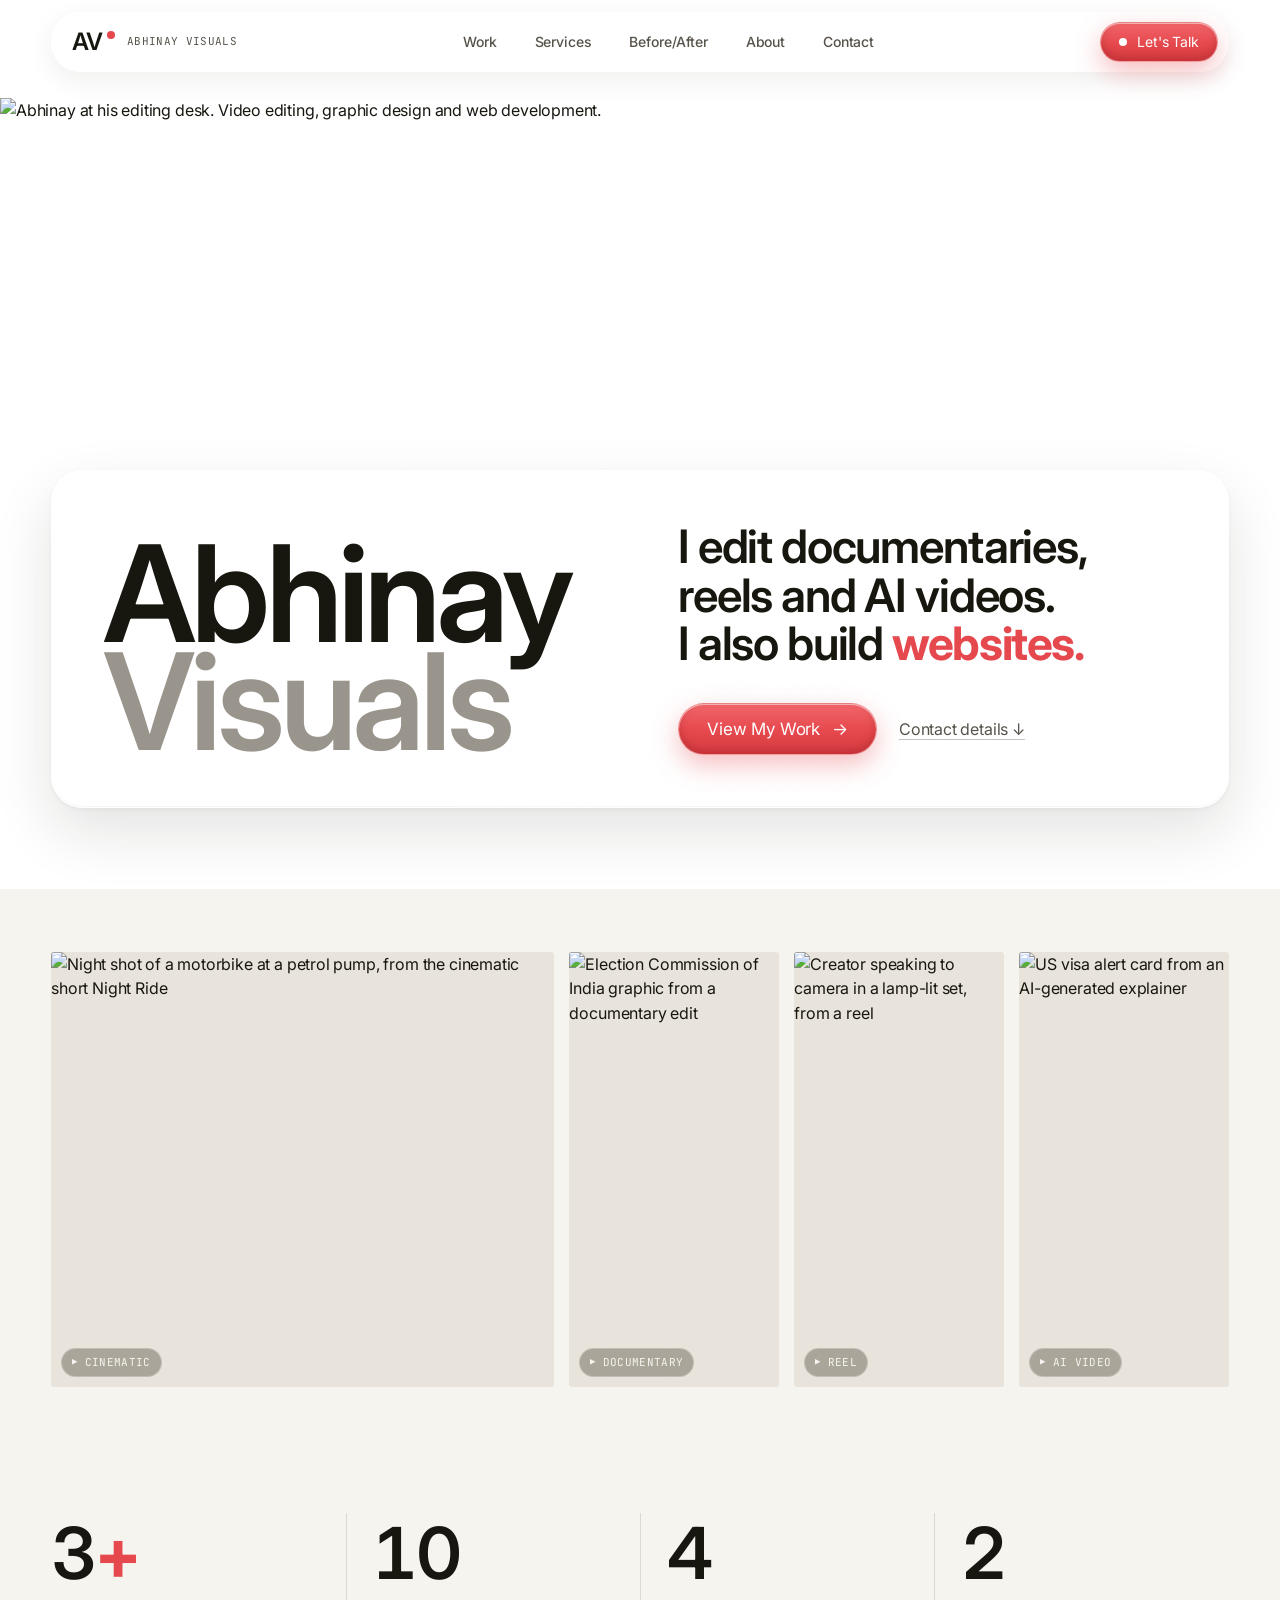
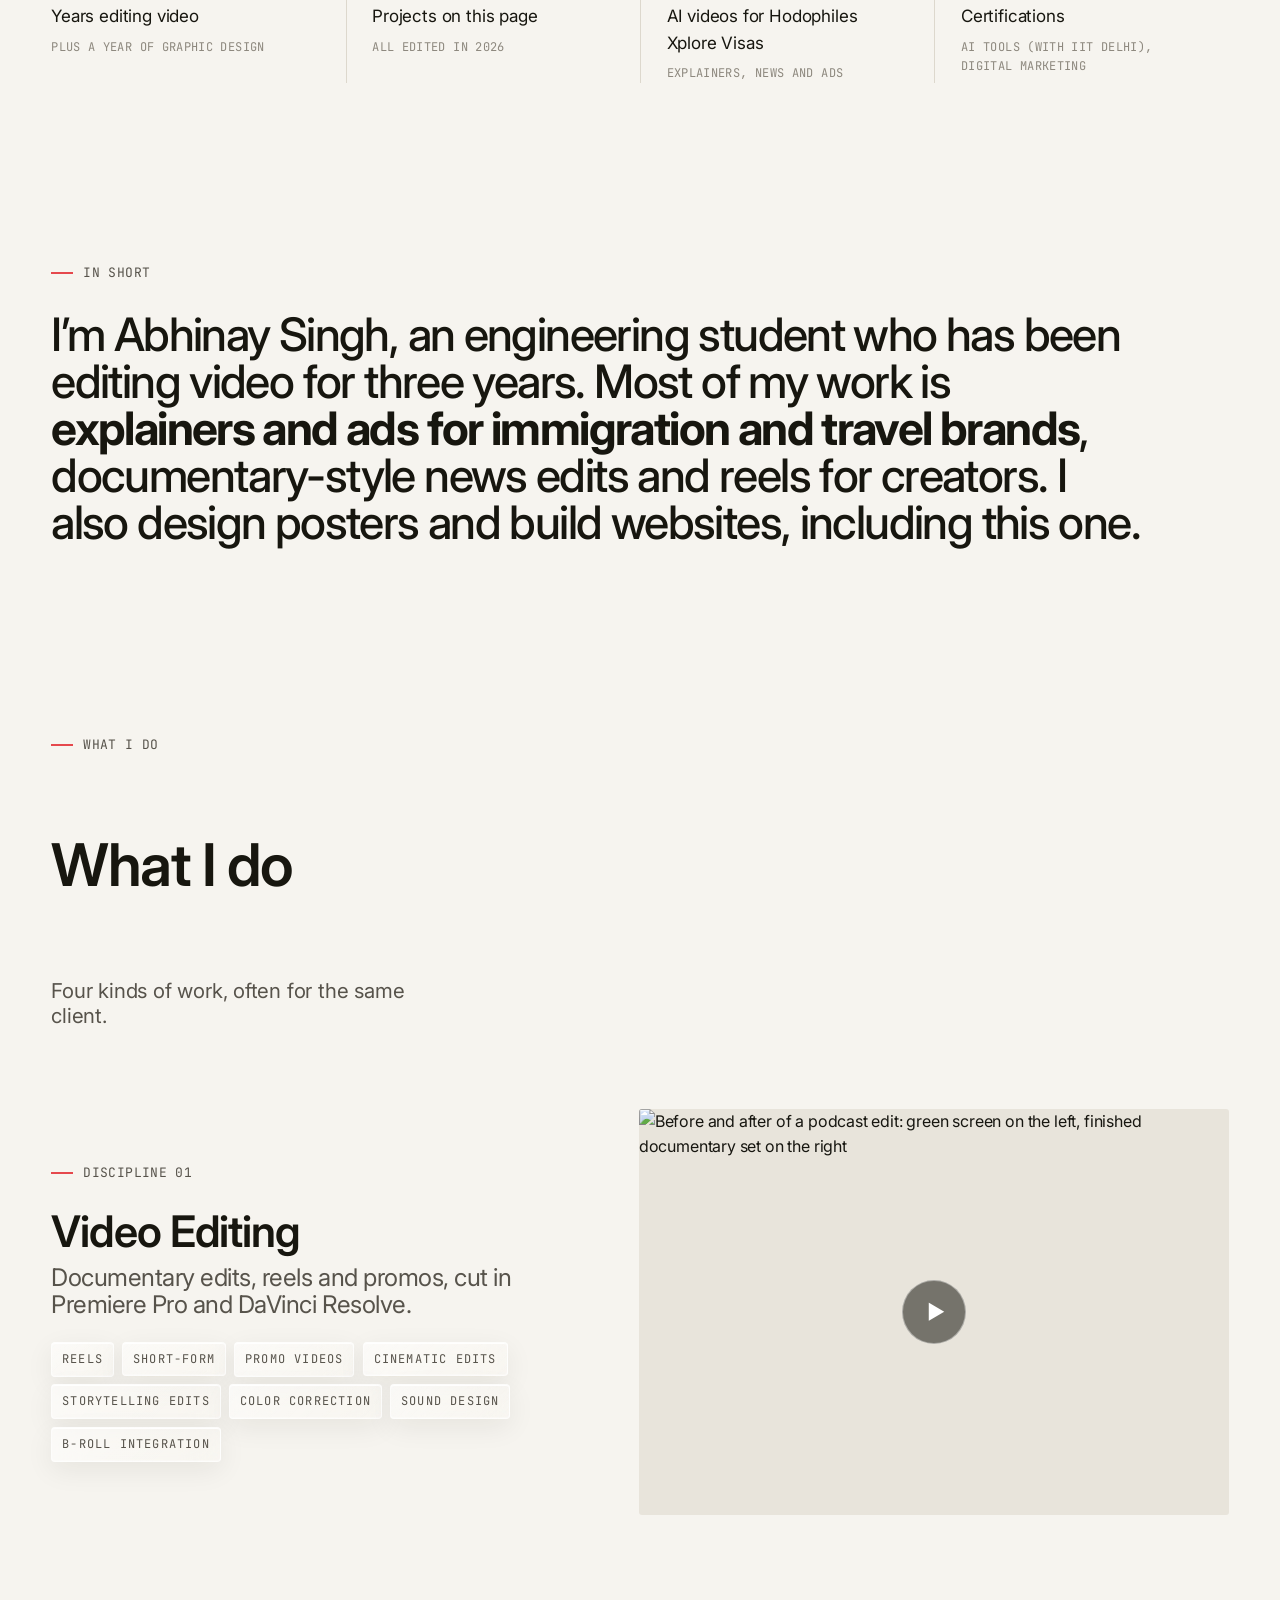
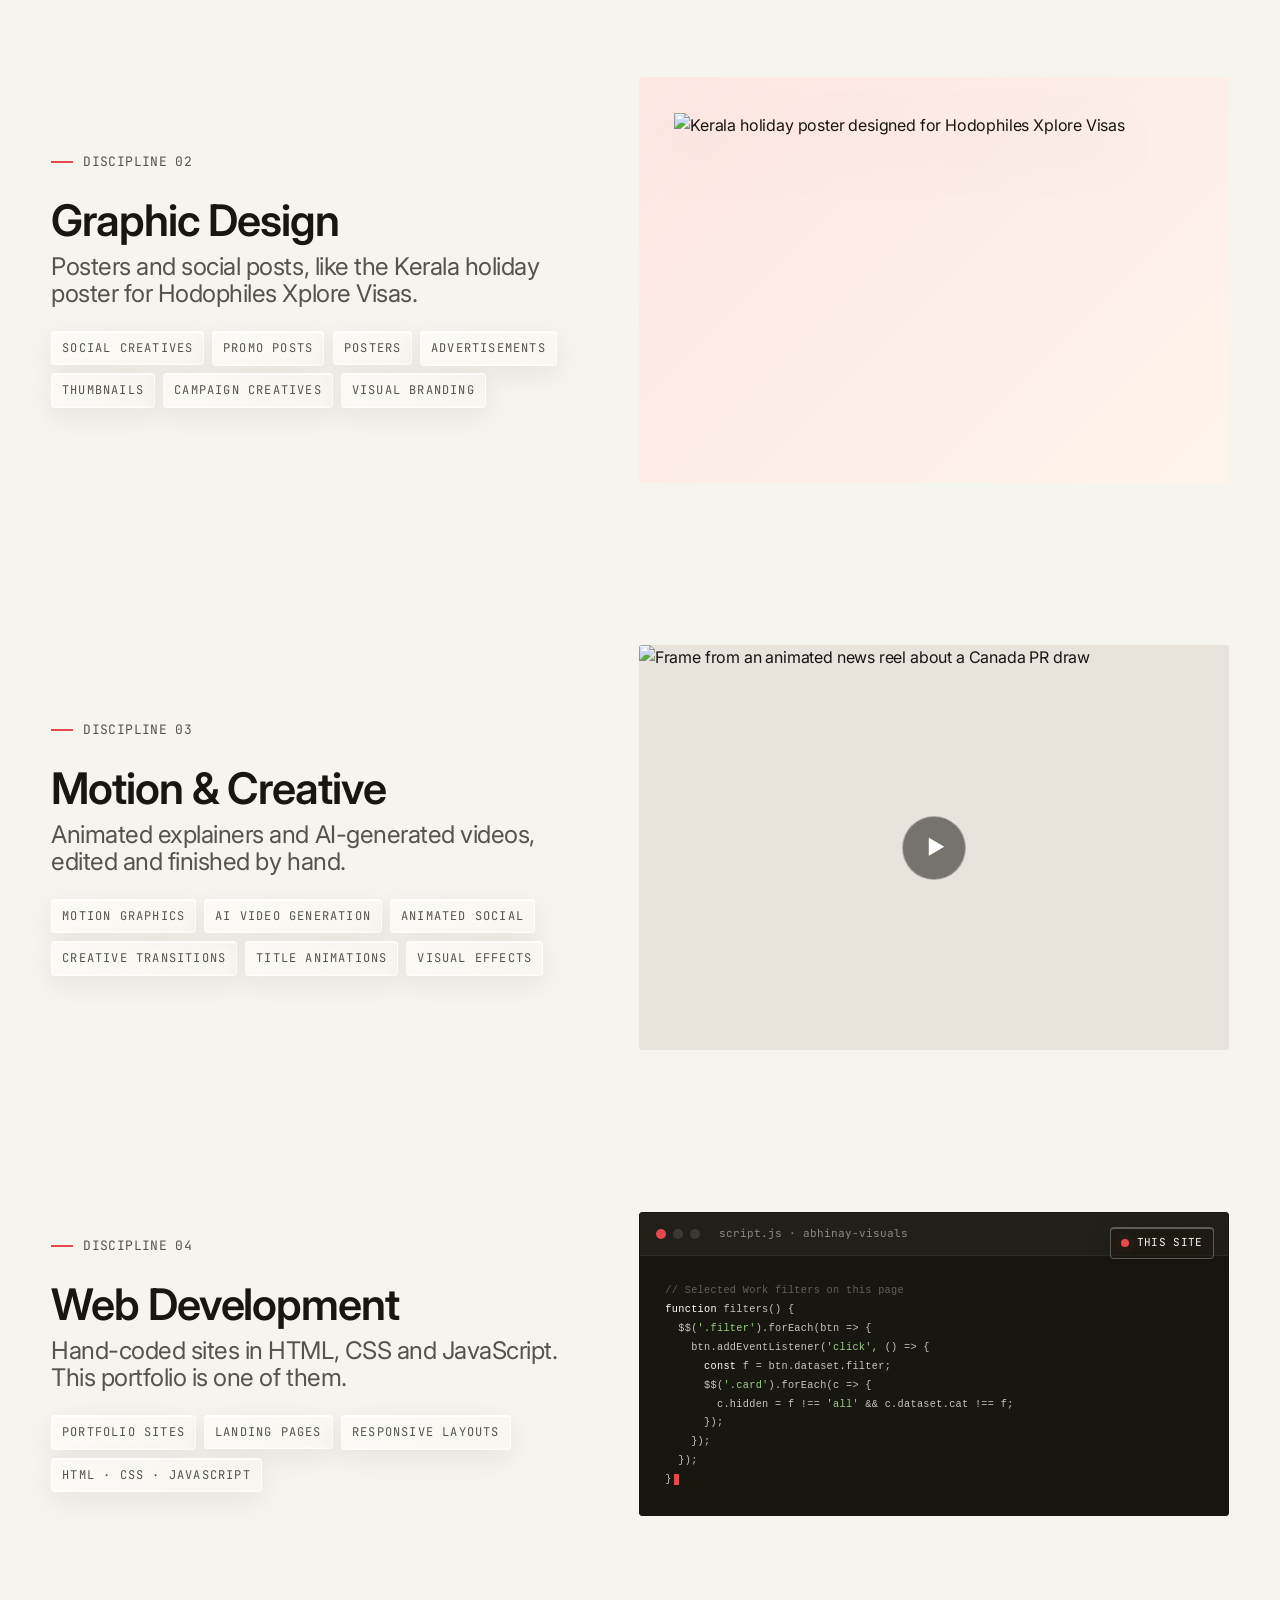
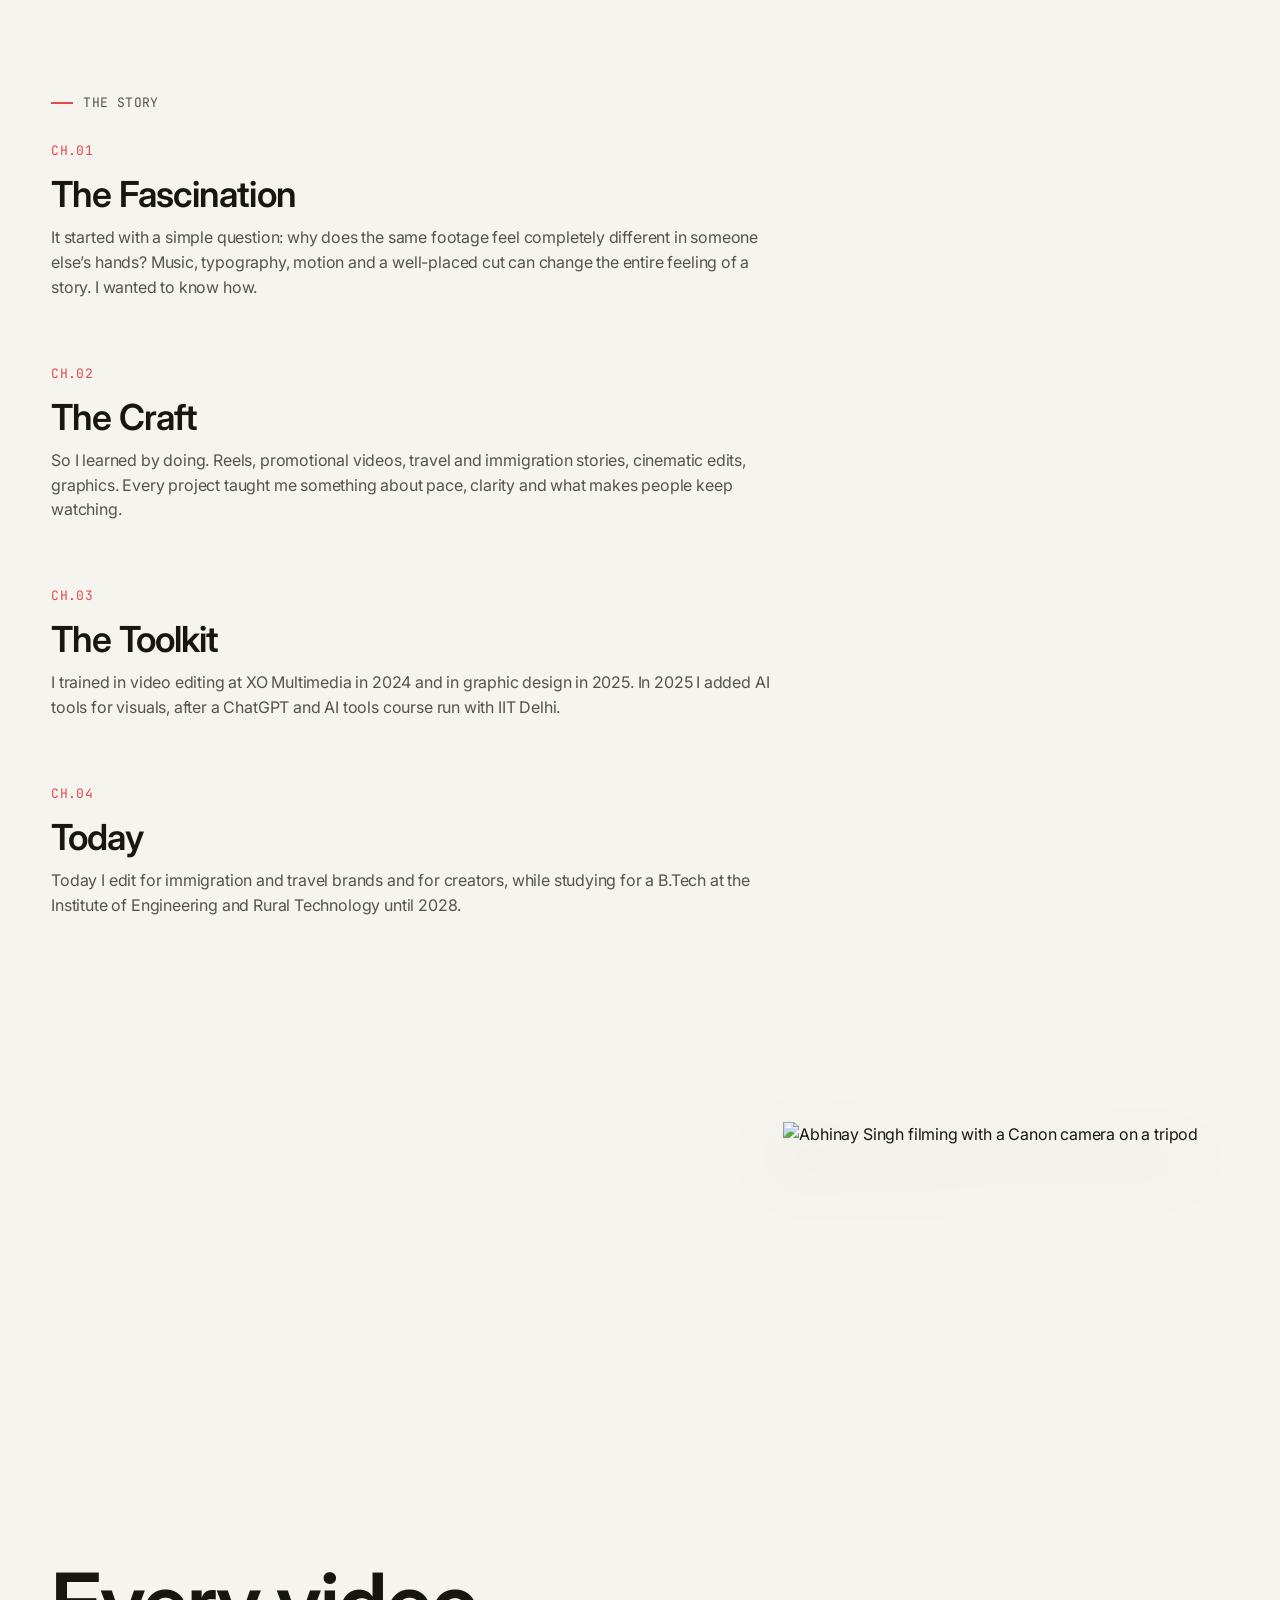
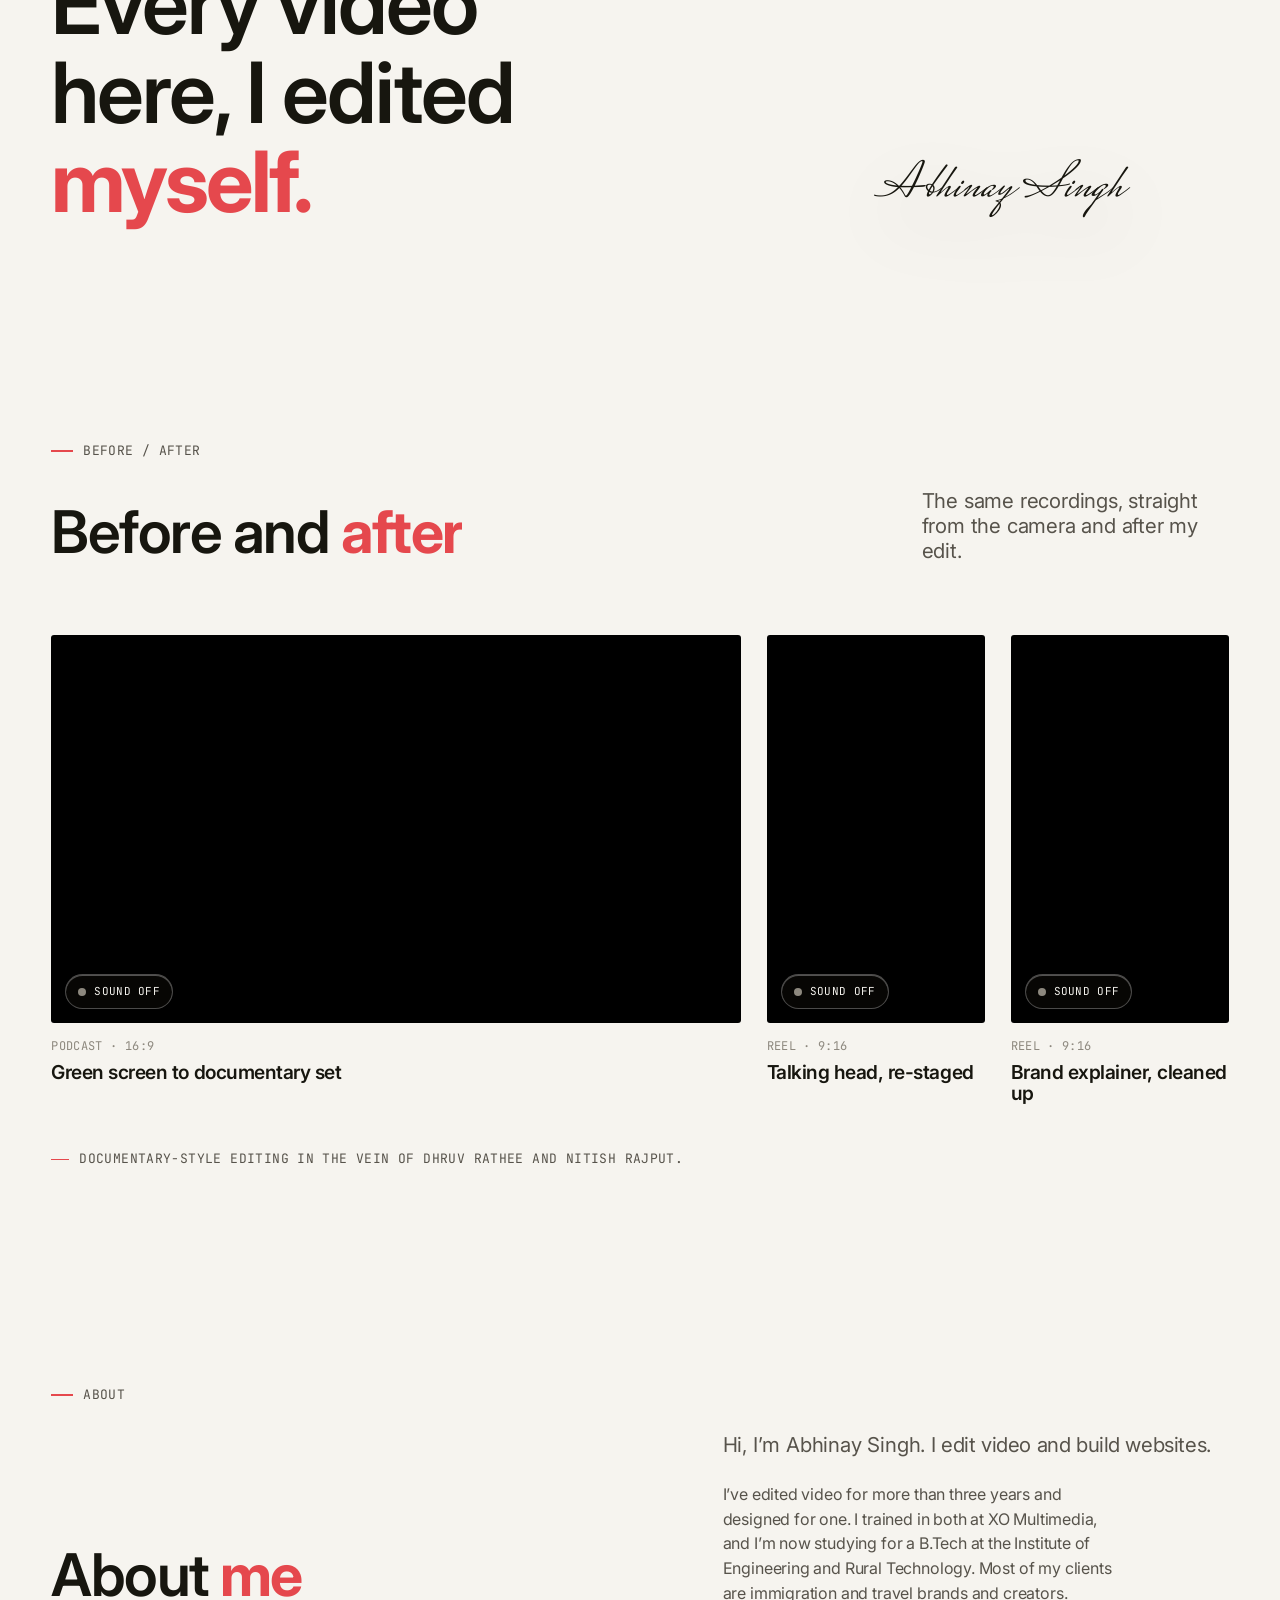
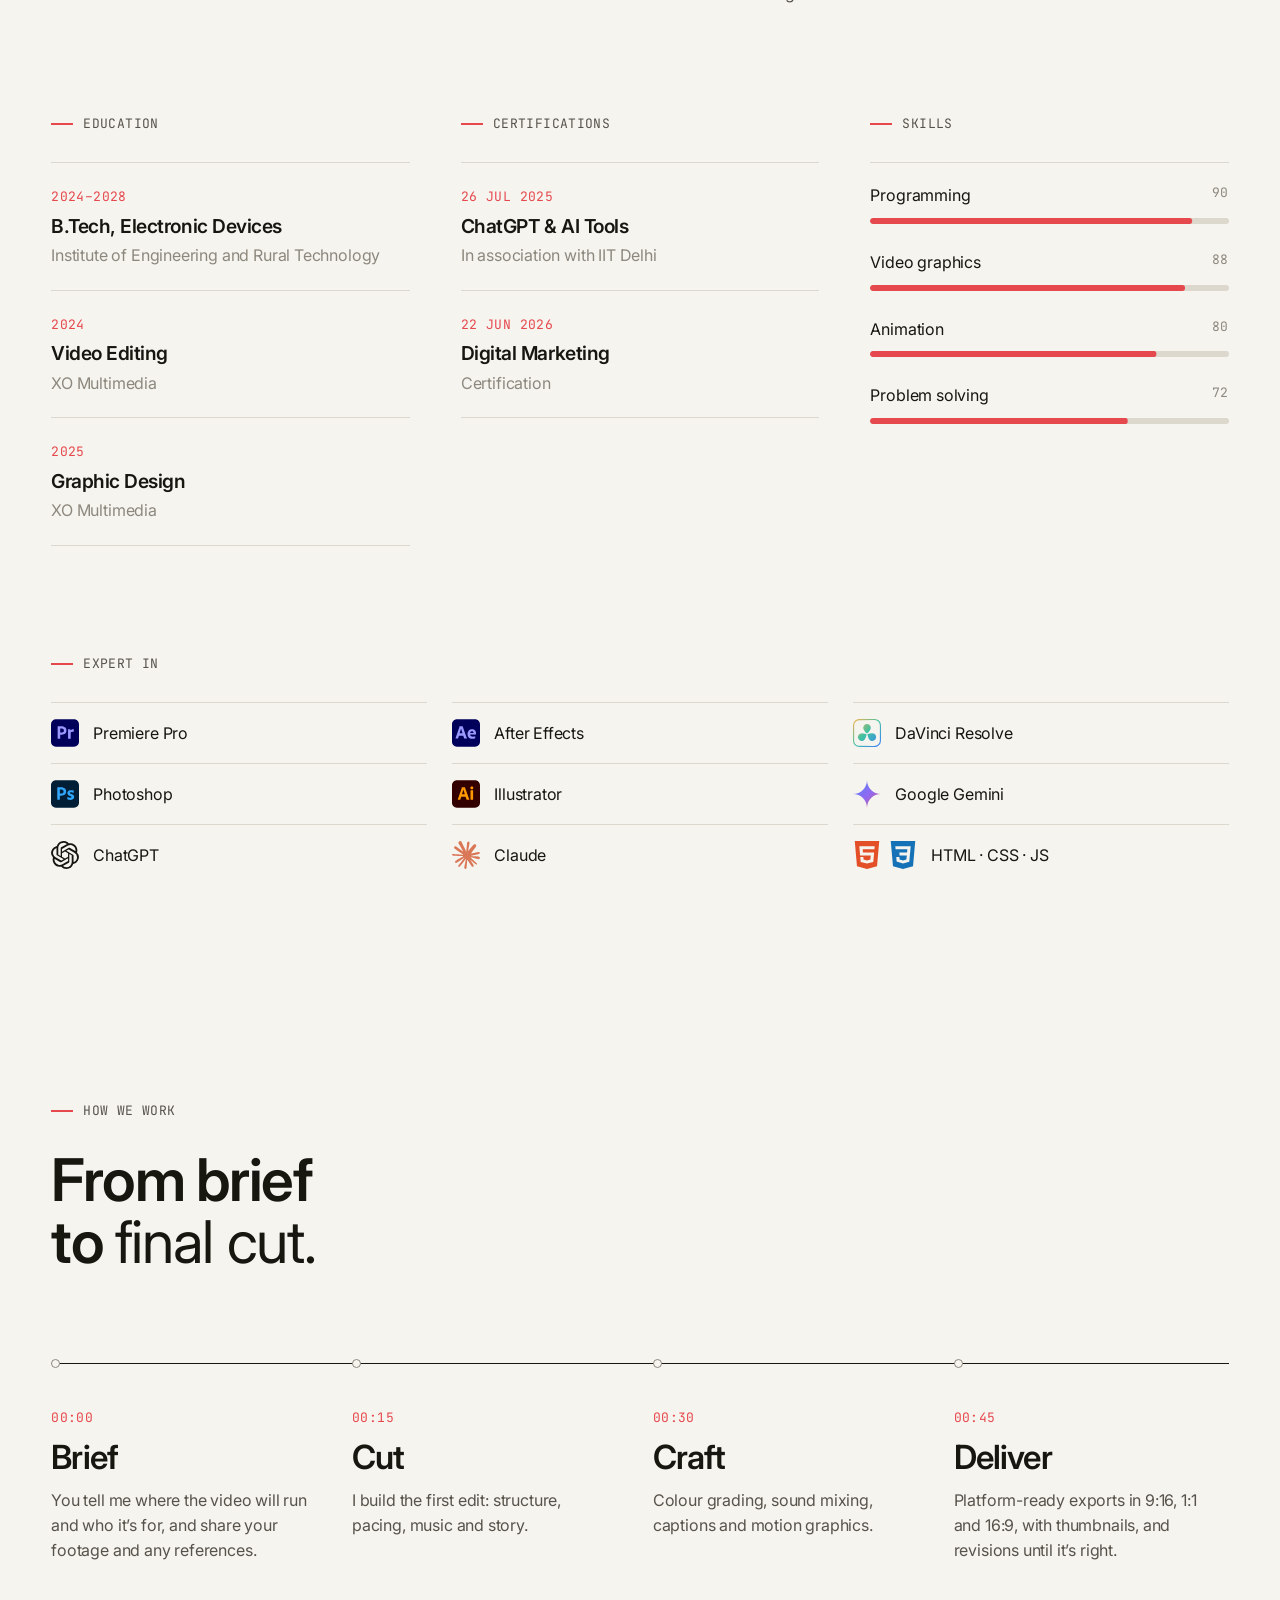
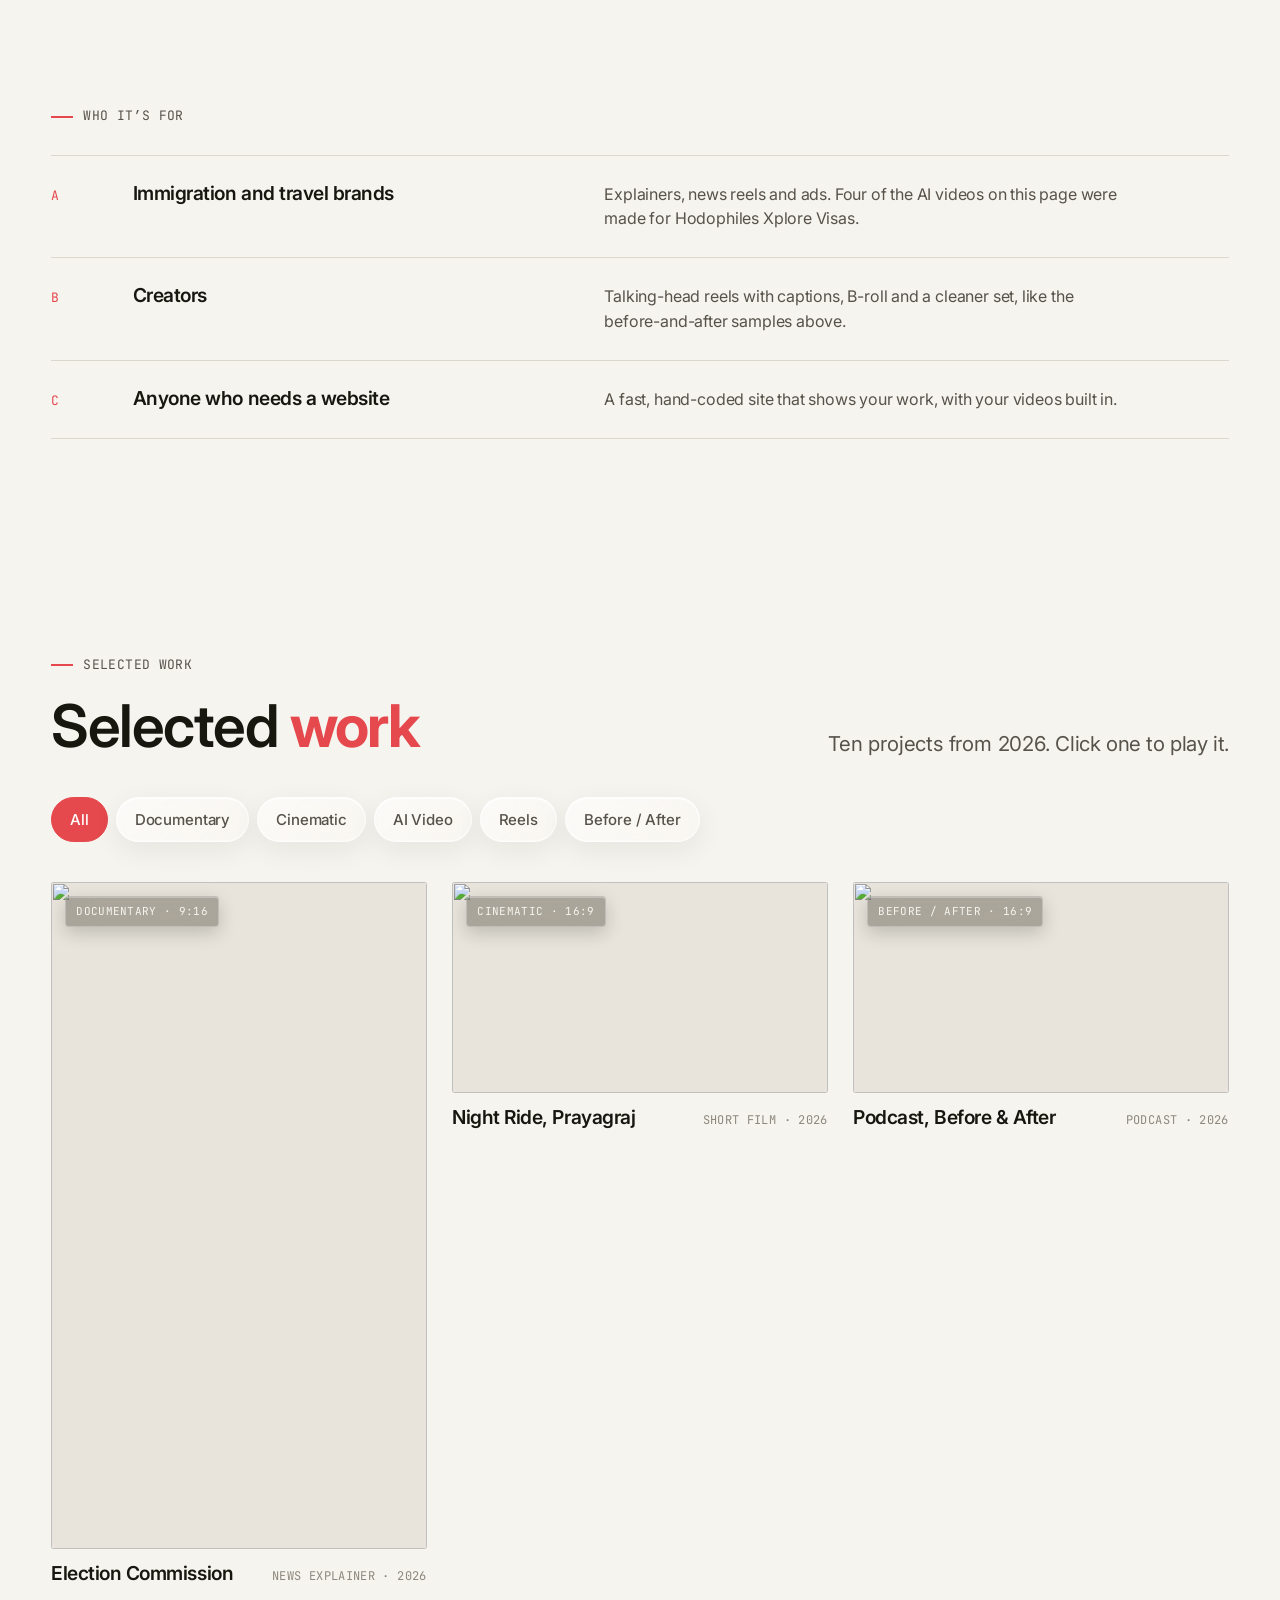
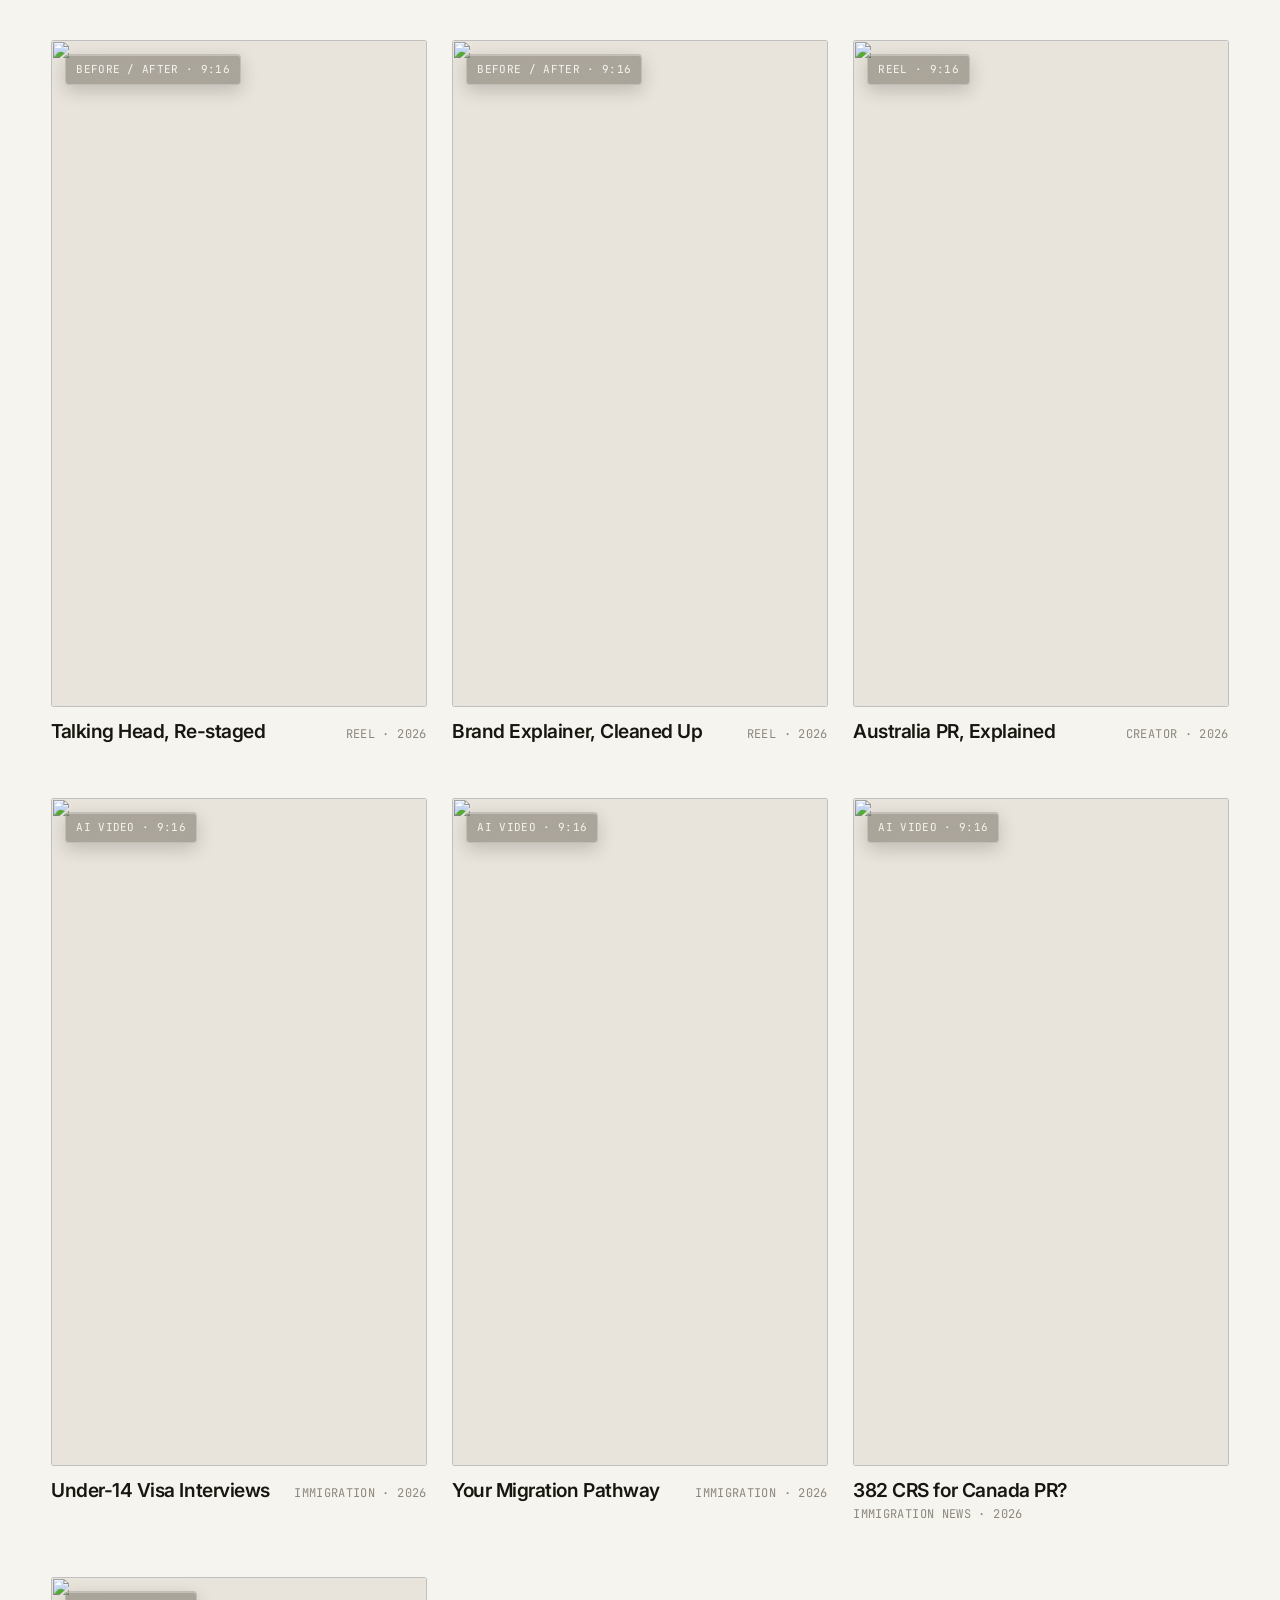
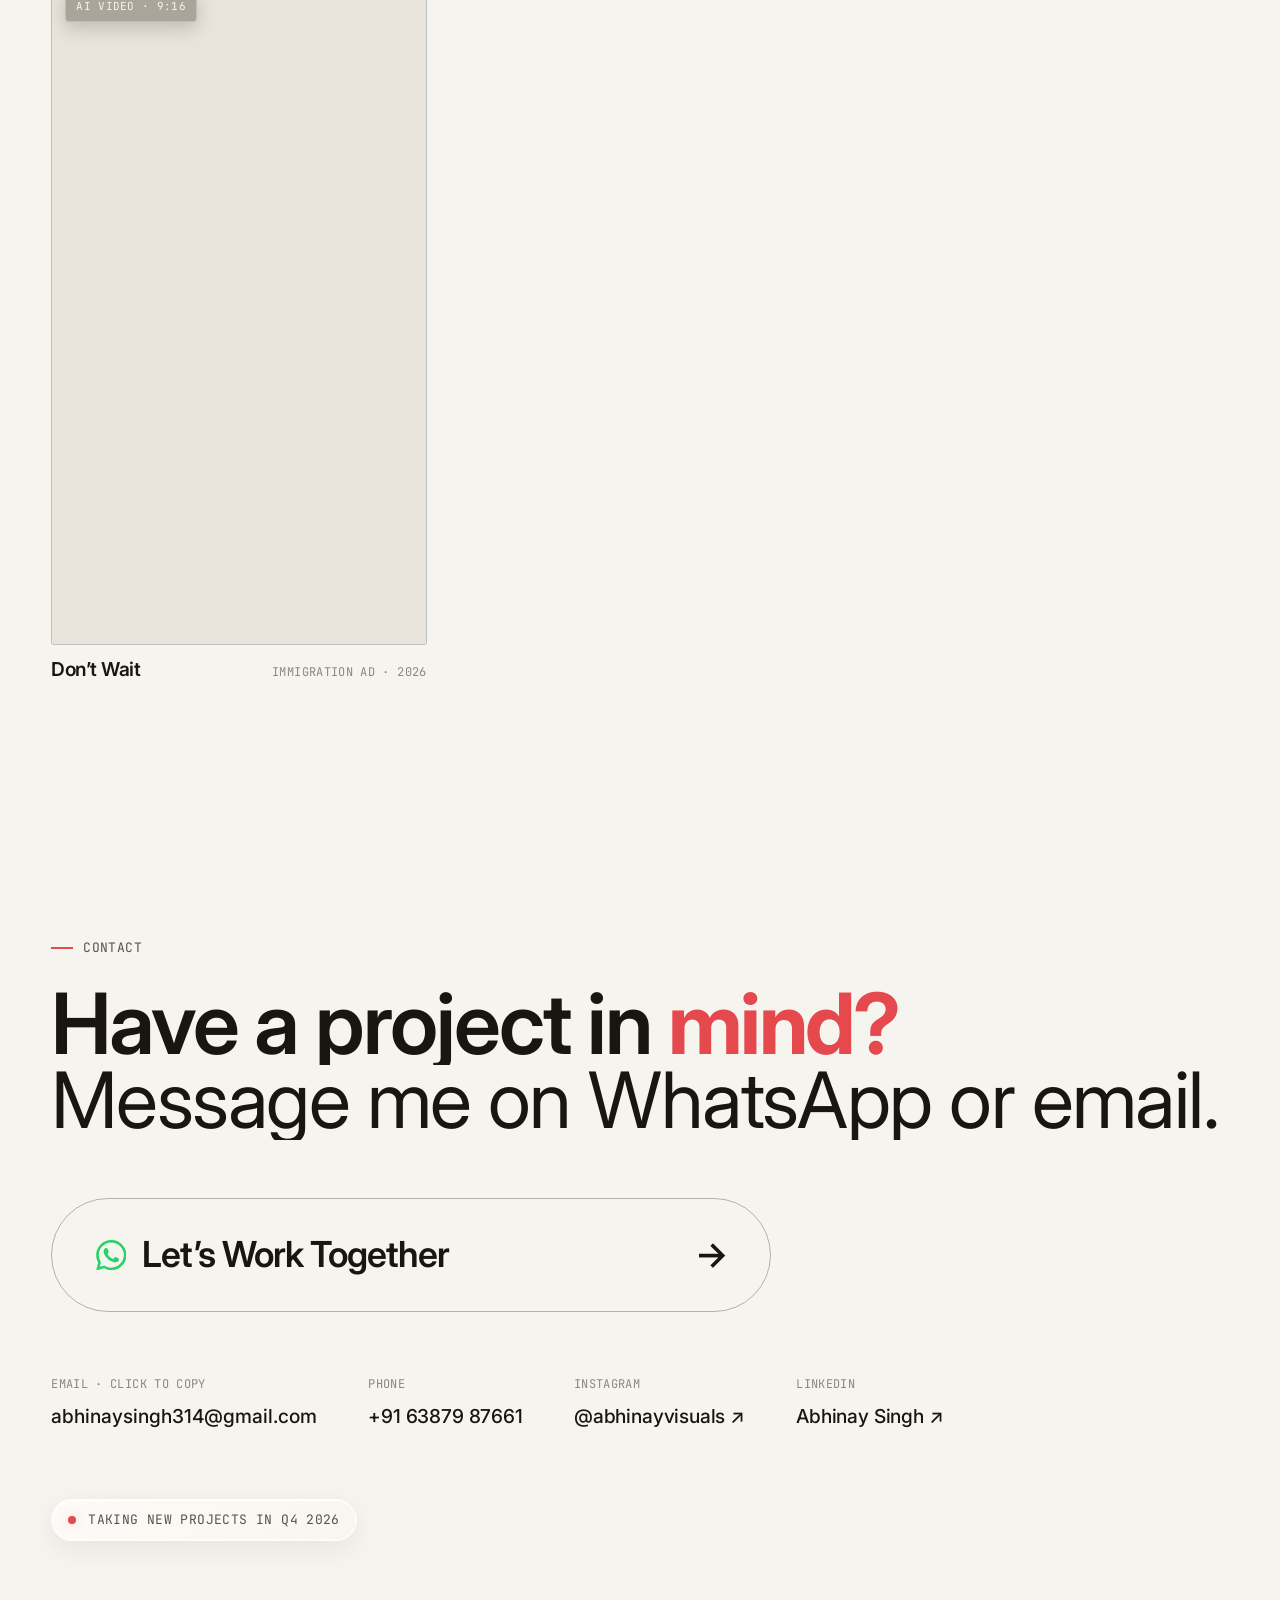
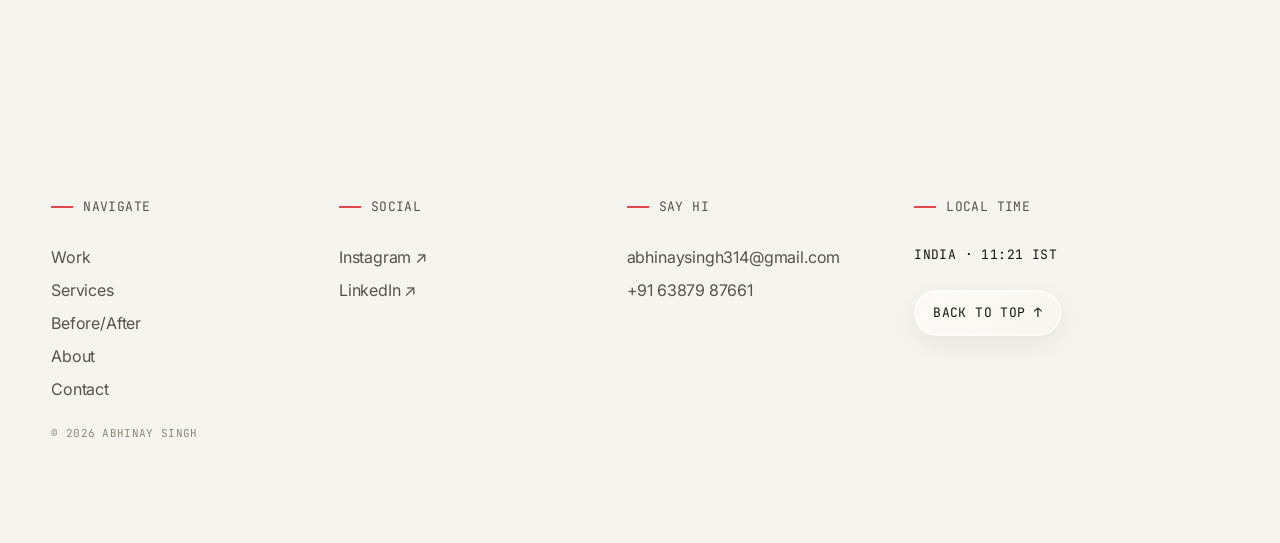
==== index.html @ 432d91e4 "Add files via upload" ====
<!doctype html><html><head><meta charset=utf8><meta name=viewport content="width=device-width,initial-scale=1,viewport-fit=cover"><style>:root{color-scheme:light;box-sizing:border-box;padding-top:env(safe-area-inset-top,0px);padding-bottom:env(safe-area-inset-bottom,0px)}html{scroll-padding-top:env(safe-area-inset-top,0px)}body{margin:0;padding:0;font:14px -apple-system,BlinkMacSystemFont,sans-serif;background:#fff;color:#000}img{max-width:100%}[hidden]:not([hidden=until-found i]){display:none!important}</style></head><body>
<title>Abhinay Visuals</title>
  <meta name="description" content="Abhinay Singh is a video editor, web developer and graphic designer. Documentary edits, cinematic films, AI video, reels and fast, animated websites.">
  <meta name="theme-color" content="#f6f4ef">
  <meta name="author" content="Abhinay Singh">

  <meta property="og:type" content="website">
  <meta property="og:title" content="Abhinay Singh, video editor and web developer">
  <meta property="og:description" content="Documentary edits, reels, AI videos for immigration brands, and hand-coded websites.">
  <meta property="og:image" content="assets/img/og-image.jpg">
  <meta name="twitter:card" content="summary_large_image">
  <meta name="twitter:title" content="Abhinay Singh · Video editor and web developer">
  <meta name="twitter:image" content="assets/img/og-image.jpg">

  <link rel="icon" href="assets/favicon.svg" type="image/svg+xml">
  <link rel="preconnect" href="https://fonts.googleapis.com">
  <link rel="preconnect" href="https://fonts.gstatic.com" crossorigin>
  <link href="https://fonts.googleapis.com/css2?family=Inter:wght@400;500;600;700&family=JetBrains+Mono:wght@400;500&family=Mrs+Saint+Delafield&display=swap" rel="stylesheet">
  <link rel="preload" as="image" href="assets/img/site/hero-banner.jpg" imagesrcset="assets/img/site/hero-banner.jpg 1400w, assets/img/site/hero-banner@2x.jpg 2800w" imagesizes="100vw" fetchpriority="high">
  <link rel="stylesheet" href="style.css">
  <script>(function(d){d.classList.replace('no-js','js');try{if(sessionStorage.getItem('av-seen'))d.classList.add('seen')}catch(e){}})(document.documentElement);</script>

  <script type="application/ld+json">
  {
    "@context": "https://schema.org",
    "@type": "Person",
    "name": "Abhinay Singh",
    "alternateName": "Abhinay Visuals",
    "jobTitle": ["Video Editor", "Web Developer", "Graphic Designer"],
    "image": "assets/img/abhinay-portrait.jpg",
    "email": "mailto:abhinaysingh314@gmail.com",
    "telephone": "+91-6387987661",
    "alumniOf": "Institute of Engineering and Rural Technology",
    "sameAs": [
      "https://www.instagram.com/abhinayvisuals/",
      "https://www.linkedin.com/in/abhinay-singh-2a8821375/"
    ]
  }
  </script>

<a class="skip-link" href="#work">Skip to work</a>

  <!-- ============ PRELOADER (slate) ============ -->
  <div class="preloader" aria-hidden="true">
    <div class="slate">
      <div class="slate__clapper">
        <div class="slate__stick slate__stick--top"></div>
        <div class="slate__stick slate__stick--base"></div>
      </div>
      <div class="slate__body">
        <div class="slate__row slate__row--title"><span>PROD.</span><strong>ABHINAY VISUALS</strong></div>
        <div class="slate__row">
          <div><span>SCENE</span><strong>01</strong></div>
          <div><span>TAKE</span><strong>01</strong></div>
          <div><span>ROLL</span><strong>A001</strong></div>
        </div>
        <div class="slate__row"><span>DIR.</span><strong>ABHINAY SINGH</strong></div>
      </div>
    </div>
    <div class="preloader__tc mono">00:00:00:00</div>
    <div class="preloader__pct mono">LOADING <span>000</span>%</div>
  </div>

  <!-- ============ GLOBAL OVERLAYS ============ -->
  <div class="letterbox" aria-hidden="true"><span class="letterbox__bar letterbox__bar--top"></span><span class="letterbox__bar letterbox__bar--bottom"></span></div>
  <div class="grain" aria-hidden="true"></div>
  <div class="flash" aria-hidden="true"></div>
  <div class="cursor" aria-hidden="true"><div class="cursor__dot"></div><div class="cursor__ring"><span class="cursor__label"></span></div></div>
  <div class="toast mono" role="status" aria-live="polite"></div>

  <!-- ============ HEADER / NAV ============ -->
  <header class="header">
    <a class="logo" href="#top" aria-label="Abhinay Visuals, back to top">
      <span class="logo__mark">AV</span><span class="logo__dot"></span>
      <span class="logo__word mono">ABHINAY VISUALS</span>
    </a>
    <nav class="nav" aria-label="Primary">
      <a href="#work" class="nav__link" data-section="work">Work</a>
      <a href="#services" class="nav__link" data-section="services">Services</a>
      <a href="#demo" class="nav__link" data-section="demo">Before/After</a>
      <a href="#about" class="nav__link" data-section="about">About</a>
      <a href="#contact" class="nav__link" data-section="contact">Contact</a>
    </nav>
    <a href="#contact" class="btn btn--pill header__cta" data-magnetic><span class="rec-dot"></span>Let's Talk</a>
    <button class="menu-btn mono" aria-expanded="false" aria-controls="mobileMenu">MENU</button>
  </header>

  <div class="mobile-menu" id="mobileMenu" aria-hidden="true">
    <nav aria-label="Mobile">
      <a href="#work">Work</a>
      <a href="#services">Services</a>
      <a href="#demo">Before/After</a>
      <a href="#about">About</a>
      <a href="#contact">Contact</a>
    </nav>
    <div class="mobile-menu__foot mono"><span class="rec-dot"></span> REC · <span class="js-tc">00:00:00:00</span></div>
  </div>

  <!-- ============ HUD ============ -->
  <div class="hud mono" aria-hidden="true">
    <div class="hud__tc"><span class="rec-dot"></span><span class="hud__scene">SC.00</span><span class="hud__sep">·</span><span class="js-tc">00:00:00:00</span></div>
    <div class="hud__name">OPENING</div>
  </div>
  <div class="scrubber" aria-label="Page timeline">
    <div class="scrubber__track"></div>
    <div class="scrubber__head"></div>
  </div>

  <main id="main">

    <!-- ============ SC.00 HERO ============ -->
    <section class="hero" id="top" data-scene="00" data-scene-name="OPENING">
      <div class="hero__stage">
        <img class="hero__banner" src="assets/img/site/hero-banner.jpg" srcset="assets/img/site/hero-banner.jpg 1400w, assets/img/site/hero-banner@2x.jpg 2800w" sizes="100vw" alt="Abhinay at his editing desk. Video editing, graphic design and web development." width="1400" height="349" fetchpriority="high">
        <div class="hero__glass">
          <h1 class="hero__wordmark" aria-label="Abhinay Visuals: video editor, web developer and graphic designer">
            <span class="hero__line hero__line--1" aria-hidden="true"><span class="fit">Abhinay</span></span>
            <span class="hero__line hero__line--2" aria-hidden="true"><span class="fit">Visuals</span></span>
          </h1>

          <p class="hero__role mono"><span class="js-type">Video Editor · Web Developer · Graphic Designer</span><i class="caret" aria-hidden="true"></i></p>

          <div class="hero__headline">
            <p class="h1 reveal-lines" aria-label="I edit documentaries, reels and AI videos. I also build websites.">
              <span class="line"><span>I edit documentaries,</span></span>
              <span class="line"><span>reels and AI videos.</span></span>
              <span class="line"><span>I also build <em class="serif accent">websites.</em></span></span>
            </p>
            <div class="hero__ctas">
              <a href="#work" class="btn btn--solid" data-magnetic><span>View My Work</span><span class="btn__arrow">→</span></a>
              <a href="#contact" class="hero__textlink">Contact details ↓</a>
            </div>
          </div>
        </div>

        <div class="hero__meta mono"><span class="bracket"></span>Abhinay Singh · Portfolio 2026 · India</div>
        <div class="scroll-cue mono"><span class="scroll-cue__icon">▶</span> SCROLL TO PLAY</div>
      </div>
    </section>

    <section class="reel-strip" aria-label="Stills from recent projects">
      <div class="hero__reel">
        <a class="hero__shot hero__shot--wide" href="#work" data-open-project="1" aria-label="Play Night Ride, Prayagraj"><img src="assets/img/site/cinematic-station.jpg" alt="Night shot of a motorbike at a petrol pump, from the cinematic short Night Ride" width="1600" height="900" loading="lazy"><span class="hero__tag mono"><span class="hero__play" aria-hidden="true">▶</span>Cinematic</span></a>
        <a class="hero__shot" href="#work" data-open-project="0" aria-label="Play Election Commission"><img src="assets/img/site/documentary-eci.jpg" alt="Election Commission of India graphic from a documentary edit" width="720" height="1280"><span class="hero__tag mono"><span class="hero__play" aria-hidden="true">▶</span>Documentary</span></a>
        <a class="hero__shot" href="#work" data-open-project="5" aria-label="Play Australia PR, Explained"><img src="assets/img/site/reel-set.jpg" alt="Creator speaking to camera in a lamp-lit set, from a reel" width="720" height="1280"><span class="hero__tag mono"><span class="hero__play" aria-hidden="true">▶</span>Reel</span></a>
        <a class="hero__shot" href="#work" data-open-project="6" aria-label="Play Under-14 Visa Interviews"><img src="assets/img/work/ai-visa-interview.jpg" alt="US visa alert card from an AI-generated explainer" width="720" height="1280"><span class="hero__tag mono"><span class="hero__play" aria-hidden="true">▶</span>AI video</span></a>
      </div>
    </section>

    <!-- ============ SC.01 STATS ============ -->
    <section class="stats" id="stats" data-scene="01" data-scene-name="BY THE NUMBERS">
      <div class="marquee" aria-hidden="true">
        <div class="marquee__track">
          <div class="marquee__group"><span>EDIT</span><i>✦</i><span>CODE</span><i>✦</i><span>DESIGN</span><i>✦</i><span>MOTION</span><i>✦</i><span>SOUND</span><i>✦</i><span>STORY</span><i>✦</i><span>COLOR</span><i>✦</i></div>
          <div class="marquee__group"><span>EDIT</span><i>✦</i><span>CODE</span><i>✦</i><span>DESIGN</span><i>✦</i><span>MOTION</span><i>✦</i><span>SOUND</span><i>✦</i><span>STORY</span><i>✦</i><span>COLOR</span><i>✦</i></div>
        </div>
      </div>
      <div class="container stats__grid">
        <div class="stat">
          <div class="stat__num"><span>3</span><span class="stat__suffix">+</span></div>
          <div class="stat__label">Years editing video</div>
          <div class="stat__sub mono">Plus a year of graphic design</div>
        </div>
        <div class="stat">
          <div class="stat__num"><span>10</span></div>
          <div class="stat__label">Projects on this page</div>
          <div class="stat__sub mono">All edited in 2026</div>
        </div>
        <div class="stat">
          <div class="stat__num"><span>4</span></div>
          <div class="stat__label">AI videos for Hodophiles Xplore Visas</div>
          <div class="stat__sub mono">Explainers, news and ads</div>
        </div>
        <div class="stat">
          <div class="stat__num"><span>2</span></div>
          <div class="stat__label">Certifications</div>
          <div class="stat__sub mono">AI tools (with IIT Delhi), digital marketing</div>
        </div>
      </div>
    </section>

    <!-- ============ SC.02 MISSION ============ -->
    <section class="mission" id="mission" data-scene="02" data-scene-name="WHY">
      <div class="mission__pin container">
        <p class="label mono">IN SHORT</p>
        <p class="mission__text js-words">
          I’m Abhinay Singh, an engineering student who has been editing video for three years. Most of my work is <strong>explainers and ads for immigration and travel brands</strong>, documentary-style news edits and reels for creators. I also design posters and build websites, including this one.
        </p>
      </div>
    </section>

    <!-- ============ SC.03 PILLARS ============ -->
    <section class="pillars" id="services" data-scene="03" data-scene-name="WHAT I DO">
      <div class="pillars__track">
        <div class="pillar pillar--intro">
          <p class="label mono">WHAT I DO</p>
          <h2 class="h2 js-chars">What I do</h2>
          <p class="lead">Four kinds of work, often for the same client.</p>
          <p class="pillars__hint mono" aria-hidden="true">KEEP SCROLLING →</p>
        </div>

        <article class="pillar">
          <span class="pillar__num" aria-hidden="true">01</span>
          <div class="pillar__body">
            <p class="label mono">DISCIPLINE 01</p>
            <h3 class="h3">Video Editing</h3>
            <p class="pillar__promise serif">Documentary edits, reels and promos, cut in Premiere Pro and DaVinci Resolve.</p>
            <ul class="chips">
              <li>Reels</li><li>Short-form</li><li>Promo videos</li><li>Cinematic edits</li><li>Storytelling edits</li><li>Color correction</li><li>Sound design</li><li>B-roll integration</li>
            </ul>
          </div>
          <figure class="pillar__media frame" data-cursor="view">
            <a class="pillar__play" href="#work" data-open-project="2" aria-label="Play Podcast, Before &amp; After"><img src="assets/img/work/podcast-before-after.jpg" alt="Before and after of a podcast edit: green screen on the left, finished documentary set on the right" loading="lazy" width="1280" height="720"></a>
            <figcaption class="tag mono"><span class="rec-dot"></span>LIVE</figcaption>
          </figure>
        </article>

        <article class="pillar">
          <span class="pillar__num" aria-hidden="true">02</span>
          <div class="pillar__body">
            <p class="label mono">DISCIPLINE 02</p>
            <h3 class="h3">Graphic Design</h3>
            <p class="pillar__promise serif">Posters and social posts, like the Kerala holiday poster for Hodophiles Xplore Visas.</p>
            <ul class="chips">
              <li>Social creatives</li><li>Promo posts</li><li>Posters</li><li>Advertisements</li><li>Thumbnails</li><li>Campaign creatives</li><li>Visual branding</li>
            </ul>
          </div>
          <figure class="pillar__media pillar__media--poster frame" data-cursor="view">
            <img src="assets/img/work-04.png" alt="Kerala holiday poster designed for Hodophiles Xplore Visas" loading="lazy" width="1200" height="1500">
            <figcaption class="tag mono"><span class="rec-dot"></span>LIVE</figcaption>
          </figure>
        </article>

        <article class="pillar">
          <span class="pillar__num" aria-hidden="true">03</span>
          <div class="pillar__body">
            <p class="label mono">DISCIPLINE 03</p>
            <h3 class="h3">Motion &amp; Creative</h3>
            <p class="pillar__promise serif">Animated explainers and AI-generated videos, edited and finished by hand.</p>
            <ul class="chips">
              <li>Motion graphics</li><li>AI video generation</li><li>Animated social</li><li>Creative transitions</li><li>Title animations</li><li>Visual effects</li>
            </ul>
          </div>
          <figure class="pillar__media frame" data-cursor="view">
            <a class="pillar__play" href="#work" data-open-project="8" aria-label="Play 382 CRS for Canada PR?"><img src="assets/img/work/ai-canada-crs.jpg" alt="Frame from an animated news reel about a Canada PR draw" loading="lazy" width="720" height="1280"></a>
            <figcaption class="tag mono"><span class="rec-dot"></span>LIVE</figcaption>
          </figure>
        </article>

        <article class="pillar">
          <span class="pillar__num" aria-hidden="true">04</span>
          <div class="pillar__body">
            <p class="label mono">DISCIPLINE 04</p>
            <h3 class="h3">Web Development</h3>
            <p class="pillar__promise serif">Hand-coded sites in HTML, CSS and JavaScript. This portfolio is one of them.</p>
            <ul class="chips">
              <li>Portfolio sites</li><li>Landing pages</li><li>Responsive layouts</li><li>HTML · CSS · JavaScript</li>
            </ul>
          </div>
          <figure class="pillar__media frame code" aria-label="A code editor showing this website's source">
            <div class="code__bar"><i></i><i></i><i></i><span class="mono">script.js · abhinay-visuals</span></div>
<pre class="code__body mono" aria-hidden="true"><code><span class="c">// Selected Work filters on this page</span>
<span class="k">function</span> filters() {
  $$(<span class="s">'.filter'</span>).forEach(btn =&gt; {
    btn.addEventListener(<span class="s">'click'</span>, () =&gt; {
      <span class="k">const</span> f = btn.dataset.filter;
      $$(<span class="s">'.card'</span>).forEach(c =&gt; {
        c.hidden = f !== <span class="s">'all'</span> &amp;&amp; c.dataset.cat !== f;
      });
    });
  });
}<b class="code__caret"></b></code></pre>
            <figcaption class="tag mono"><span class="rec-dot"></span>THIS SITE</figcaption>
          </figure>
        </article>
      </div>
    </section>

    <!-- ============ SC.04 STORY ============ -->
    <section class="story" id="story" data-scene="04" data-scene-name="THE STORY">
      <div class="story__stage">
        <div class="media scrub story__media" id="storyMedia" data-video="assets/video/v2-process.mp4" data-video-mobile="assets/video/v2-process-720.mp4">
          <!-- Fallback "creative process" artboard, built live in the DOM -->
          <div class="artboard" aria-hidden="true">
            <div class="ab">
              <div class="ab__layer ab__canvas"><span class="ab__cursor"></span></div>
              <div class="ab__layer ab__grid"></div>
              <div class="ab__layer ab__photo"><img src="assets/img/abhinay-camera.jpg" alt="" loading="lazy"></div>
              <div class="ab__layer ab__shape"></div>
              <div class="ab__layer ab__type"><span>I</span><span>D</span><span>E</span><span>A</span></div>
              <div class="ab__layer ab__swatches"><i></i><i></i><i></i><i></i></div>
              <div class="ab__layer ab__timeline"><i></i><i></i><i></i><i></i><b></b></div>
              <div class="ab__layer ab__caption mono">FROM AN IDEA TO A FINISHED EDIT</div>
            </div>
            <div class="ab__labels mono">
              <span>CANVAS</span><span>GRID</span><span>IMAGE</span><span>SHAPE</span><span>TYPE</span><span>COLOR</span><span>MOTION</span><span>COPY</span>
            </div>
          </div>
          <img class="still story__final" src="assets/img/abhinay-editing.jpg" alt="" loading="lazy">
          <video class="scrub__video" muted playsinline preload="none" aria-hidden="true"></video>
          <div class="media__shade media__shade--left"></div>
        </div>

        <div class="story__chapters container">
          <p class="label mono">THE STORY</p>
          <div class="chapters">
            <article class="chapter is-active">
              <p class="chapter__no mono">CH.01</p>
              <h2 class="h3">The Fascination</h2>
              <p>It started with a simple question: why does the same footage feel completely different in someone else’s hands? Music, typography, motion and a well-placed cut can change the entire feeling of a story. I wanted to know how.</p>
            </article>
            <article class="chapter">
              <p class="chapter__no mono">CH.02</p>
              <h2 class="h3">The Craft</h2>
              <p>So I learned by doing. Reels, promotional videos, travel and immigration stories, cinematic edits, graphics. Every project taught me something about pace, clarity and what makes people keep watching.</p>
            </article>
            <article class="chapter">
              <p class="chapter__no mono">CH.03</p>
              <h2 class="h3">The Toolkit</h2>
              <p>I trained in video editing at XO Multimedia in 2024 and in graphic design in 2025. In 2025 I added AI tools for visuals, after a ChatGPT and AI tools course run with IIT Delhi.</p>
            </article>
            <article class="chapter">
              <p class="chapter__no mono">CH.04</p>
              <h2 class="h3">Today</h2>
              <p>Today I edit for immigration and travel brands and for creators, while studying for a B.Tech at the Institute of Engineering and Rural Technology until 2028.</p>
            </article>
          </div>
        </div>

        <ol class="story__index mono" aria-hidden="true">
          <li class="is-active">CH.01</li><li>CH.02</li><li>CH.03</li><li>CH.04</li>
        </ol>
        <div class="story__progress" aria-hidden="true"><span></span></div>
      </div>
    </section>

    <!-- ============ MANIFESTO ============ -->
    <section class="manifesto" data-scene="04" data-scene-name="THE STORY">
      <div class="container manifesto__grid">
        <p class="manifesto__text h1 reveal-lines" aria-label="Every video here, I edited myself.">
          <span class="line"><span>Every video</span></span>
          <span class="line"><span>here, I edited</span></span>
          <span class="line"><span><em class="serif accent">myself.</em></span></span>
        </p>
        <figure class="manifesto__portrait frame">
          <img src="assets/img/site/abhinay-canon.webp" alt="Abhinay Singh filming with a Canon camera on a tripod" loading="lazy" width="900" height="1299">
          <figcaption class="manifesto__sig" aria-label="Signed, Abhinay Singh"><span>Abhinay Singh</span></figcaption>
        </figure>
      </div>
    </section>

    <!-- ============ SC.05 BEFORE / AFTER ============ -->
    <section class="demo" id="demo" data-scene="05" data-scene-name="BEFORE / AFTER">
      <div class="container">
        <p class="label mono">BEFORE / AFTER</p>
        <div class="demo__head">
          <h2 class="h2 reveal-lines" aria-label="Before and after">
            <span class="line"><span>Before and <em class="serif accent">after</em></span></span>
          </h2>
          <p class="lead">The same recordings, straight from the camera and after my edit.</p>
        </div>

        <div class="demo__grid">
          <figure class="demo__item demo__item--wide">
            <div class="demo__media frame" style="aspect-ratio:16 / 9">
              <video class="js-demo" src="assets/video/work/podcast-before-after.mp4" poster="assets/img/work/podcast-before-after.jpg" muted loop playsinline preload="none"></video>
              <button class="demo__sound mono" aria-pressed="false"><span class="rec-dot"></span><span class="demo__sound-label">SOUND OFF</span></button>
            </div>
            <figcaption class="demo__cap"><span class="mono">PODCAST · 16:9</span><strong>Green screen to documentary set</strong></figcaption>
          </figure>
          <figure class="demo__item">
            <div class="demo__media frame" style="aspect-ratio:9 / 16">
              <video class="js-demo" src="assets/video/work/sample-before-after-1.mp4" poster="assets/img/work/sample-before-after-1.jpg" muted loop playsinline preload="none"></video>
              <button class="demo__sound mono" aria-pressed="false"><span class="rec-dot"></span><span class="demo__sound-label">SOUND OFF</span></button>
            </div>
            <figcaption class="demo__cap"><span class="mono">REEL · 9:16</span><strong>Talking head, re-staged</strong></figcaption>
          </figure>
          <figure class="demo__item">
            <div class="demo__media frame" style="aspect-ratio:9 / 16">
              <video class="js-demo" src="assets/video/work/sample-before-after-2.mp4" poster="assets/img/work/sample-before-after-2.jpg" muted loop playsinline preload="none"></video>
              <button class="demo__sound mono" aria-pressed="false"><span class="rec-dot"></span><span class="demo__sound-label">SOUND OFF</span></button>
            </div>
            <figcaption class="demo__cap"><span class="mono">REEL · 9:16</span><strong>Brand explainer, cleaned up</strong></figcaption>
          </figure>
        </div>
        <p class="demo__note mono">Documentary-style editing in the vein of Dhruv Rathee and Nitish Rajput.</p>
      </div>
    </section>

    <!-- ============ SC.06 ABOUT / RECORD ============ -->
    <section class="about" id="about" data-scene="06" data-scene-name="THE RECORD">
      <div class="container">
        <p class="label mono">ABOUT</p>
        <div class="about__intro">
          <h2 class="h2 reveal-lines" aria-label="About me">
            <span class="line"><span>About <em class="serif accent">me</em></span></span>
          </h2>
          <div class="about__bio">
            <p class="lead">Hi, I’m Abhinay Singh. <span class="serif">I edit video and build websites.</span></p>
            <p>I’ve edited video for more than three years and designed for one. I trained in both at XO Multimedia, and I’m now studying for a B.Tech at the Institute of Engineering and Rural Technology. Most of my clients are immigration and travel brands and creators.</p>
          </div>
        </div>

        <div class="about__cols">
          <div class="record">
            <p class="label mono">EDUCATION</p>
            <ol class="record__list">
              <li class="record__item">
                <span class="record__when mono">2024–2028</span>
                <h3 class="record__title">B.Tech, Electronic Devices</h3>
                <p class="record__where">Institute of Engineering and Rural Technology</p>
              </li>
              <li class="record__item">
                <span class="record__when mono">2024</span>
                <h3 class="record__title">Video Editing</h3>
                <p class="record__where">XO Multimedia</p>
              </li>
              <li class="record__item">
                <span class="record__when mono">2025</span>
                <h3 class="record__title">Graphic Design</h3>
                <p class="record__where">XO Multimedia</p>
              </li>
            </ol>
          </div>
          <div class="record">
            <p class="label mono">CERTIFICATIONS</p>
            <ol class="record__list">
              <li class="record__item">
                <span class="record__when mono">26 JUL 2025</span>
                <h3 class="record__title">ChatGPT &amp; AI Tools</h3>
                <p class="record__where">In association with IIT Delhi</p>
              </li>
              <li class="record__item">
                <span class="record__when mono">22 JUN 2026</span>
                <h3 class="record__title">Digital Marketing</h3>
                <p class="record__where">Certification</p>
              </li>
            </ol>
          </div>
          <div class="record">
            <p class="label mono">SKILLS</p>
            <ul class="meters">
              <li class="meter" style="--v:.9"><span class="meter__name">Programming</span><span class="meter__val mono">90</span><span class="meter__bar"><i></i></span></li>
              <li class="meter" style="--v:.88"><span class="meter__name">Video graphics</span><span class="meter__val mono">88</span><span class="meter__bar"><i></i></span></li>
              <li class="meter" style="--v:.8"><span class="meter__name">Animation</span><span class="meter__val mono">80</span><span class="meter__bar"><i></i></span></li>
              <li class="meter" style="--v:.72"><span class="meter__name">Problem solving</span><span class="meter__val mono">72</span><span class="meter__bar"><i></i></span></li>
            </ul>
          </div>
        </div>

        <div class="toolkit">
          <p class="label mono">EXPERT IN</p>
          <ul class="toolkit__grid">
            <li><svg class="tool-logo" viewBox="0 0 24 24" role="img" aria-label="Adobe Premiere Pro"><rect x="2" y="2" width="20" height="20" fill="#9999FF"/><path fill="#00005B" d="M10.15 8.42a2.93 2.93 0 00-1.18-.2 13.9 13.9 0 00-1.09.02v3.36l.39.02h.53c.39 0 .78-.06 1.15-.18.32-.09.6-.28.82-.53.21-.25.31-.59.31-1.03a1.45 1.45 0 00-.93-1.46zM19.75.3H4.25A4.25 4.25 0 000 4.55v14.9c0 2.35 1.9 4.25 4.25 4.25h15.5c2.35 0 4.25-1.9 4.25-4.25V4.55C24 2.2 22.1.3 19.75.3zm-7.09 11.65c-.4.56-.96.98-1.61 1.22-.68.25-1.43.34-2.25.34l-.5-.01-.43-.01v3.21a.12.12 0 01-.11.14H5.82c-.08 0-.12-.04-.12-.13V6.42c0-.07.03-.11.1-.11l.56-.01.76-.02.87-.02.91-.01c.82 0 1.5.1 2.06.31.5.17.96.45 1.34.82.32.32.57.71.73 1.14.15.42.23.85.23 1.3 0 .86-.2 1.57-.6 2.13zm6.82-3.15v1.95c0 .08-.05.11-.16.11a4.35 4.35 0 00-1.92.37c-.19.09-.37.21-.51.37v5.1c0 .1-.04.14-.13.14h-1.97a.14.14 0 01-.16-.12v-5.58l-.01-.75-.02-.78c0-.23-.02-.45-.04-.68a.1.1 0 01.07-.11h1.78c.1 0 .18.07.2.16a3.03 3.03 0 01.13.92c.3-.35.67-.64 1.08-.86a3.1 3.1 0 011.52-.39c.07-.01.13.04.14.11v.04z"/></svg><span>Premiere Pro</span></li>
            <li><svg class="tool-logo" viewBox="0 0 24 24" role="img" aria-label="Adobe After Effects"><rect x="2" y="2" width="20" height="20" fill="#9999FF"/><path fill="#00005B" d="M8.54 10.73c-.1-.31-.19-.61-.29-.92s-.19-.6-.27-.89c-.08-.28-.15-.54-.22-.78h-.02c-.09.43-.2.86-.34 1.29-.15.48-.3.98-.46 1.48-.13.51-.29.98-.44 1.4h2.54c-.06-.21-.14-.46-.23-.72-.09-.27-.18-.56-.27-.86zm8.58-.29c-.55-.03-1.07.26-1.33.76-.12.23-.19.47-.22.72h2.109c.26 0 .45 0 .57-.01.08-.01.16-.03.23-.08v-.1c0-.13-.021-.25-.061-.37-.178-.56-.708-.94-1.298-.92zM19.75.3H4.25C1.9.3 0 2.2 0 4.55v14.9c0 2.35 1.9 4.25 4.25 4.25h15.5c2.35 0 4.25-1.9 4.25-4.25V4.55C24 2.2 22.1.3 19.75.3zm-7.04 16.511h-2.09c-.07.01-.14-.041-.16-.11l-.82-2.4H5.92l-.76 2.36c-.02.09-.1.15-.19.14H3.09c-.11 0-.14-.06-.11-.18L6.2 7.39c.03-.1.06-.19.1-.31.04-.21.06-.43.06-.65-.01-.05.03-.1.08-.11h2.59c.07 0 .12.03.13.08l3.65 10.25c.03.11.001.161-.1.161zm7.851-3.991c-.021.189-.031.33-.041.42-.01.07-.069.13-.14.13-.06 0-.17.01-.33.021-.159.02-.35.029-.579.029-.23 0-.471-.04-.73-.04h-3.17c.039.31.14.62.31.89.181.271.431.48.729.601.4.17.841.26 1.281.25.35-.011.699-.04 1.039-.11.311-.039.61-.119.891-.23.05-.039.08-.02.08.08v1.531c0 .039-.01.08-.021.119-.021.03-.04.051-.069.07-.32.14-.65.24-1 .3-.471.09-.94.13-1.42.12-.761 0-1.4-.12-1.92-.35-.49-.211-.921-.541-1.261-.95-.319-.39-.55-.83-.69-1.31-.14-.471-.209-.961-.209-1.461 0-.539.08-1.07.25-1.59.16-.5.41-.96.75-1.37.33-.4.739-.72 1.209-.95.471-.23 1.03-.31 1.67-.31.531-.01 1.06.09 1.55.31.41.18.77.45 1.05.8.26.34.47.72.601 1.14.129.4.189.81.189 1.22 0 .24-.01.45-.019.64z"/></svg><span>After Effects</span></li>
            <li><svg class="tool-logo" viewBox="0 0 24 24" role="img" aria-label="DaVinci Resolve"><defs><linearGradient id="dvGrad" x1="0" y1="0" x2="1" y2="1"><stop offset="0" stop-color="#ffb347"/><stop offset=".5" stop-color="#3fc1a5"/><stop offset="1" stop-color="#3b7bff"/></linearGradient></defs><path fill="url(#dvGrad)" d="M17.621 0 5.977.004c-1.37 0-2.756.345-3.762 1.11a4.925 4.925 0 0 0-1.61 2.003C.233 3.93 0 5.02 0 5.951l.012 12.2c.002 1.604.479 3.057 1.461 4.112.984 1.056 2.462 1.683 4.331 1.691L16.856 24c1.26.005 3.095-.036 4.303-.714 1.075-.605 2.025-1.556 2.497-2.984.278-.84.345-2.084.344-3.147l-.021-11.13c-.002-.888-.15-2.023-.547-2.934-.425-.976-1.181-1.815-2.322-2.425C20.353.26 19.123 0 17.622 0zm0 .93c1.378 0 2.538.295 3.04.565.977.523 1.544 1.166 1.889 1.96.315.721.47 1.793.473 2.572l.018 11.13c.002 1.013-.097 2.257-.298 2.86-.396 1.202-1.146 1.946-2.063 2.462-.814.457-2.612.593-3.82.588l-11.05-.044c-1.657-.007-2.832-.534-3.626-1.386-.792-.851-1.212-2.06-1.212-3.485L.999 5.95c0-.829.196-1.827.474-2.437.345-.757.75-1.207 1.365-1.674C3.585 1.27 4.868.97 6.08.97zm-5.66 3.423c-1.976.089-3.204 1.658-3.214 3.29.019 1.443 1.635 3.481 2.884 4.53.12.099.154.109.33.18.062.025.198-.047.327-.135.36-.245.993-.947 1.648-1.738a7.67 7.67 0 0 0 1.031-1.683c.409-.89.261-1.599.235-1.888a3.983 3.983 0 0 0-.99-1.692 3.36 3.36 0 0 0-2.251-.864zm4.172 7.922a10.185 10.185 0 0 0-3.244.61c-.15.058-.26.1-.374.17-.057.036-.11.135-.105.292.017.433.29 1.278.624 2.27.384 1.135 1.066 2.27 1.844 2.74a3.23 3.23 0 0 0 2.53.342c.832-.243 1.595-.868 1.962-1.546.986-1.818.19-3.548-1.121-4.417-.447-.296-1.133-.445-1.89-.46-.074 0-.15-.002-.226-.001zm-8.432.038a6.201 6.201 0 0 0-.752.047c-.596.078-.932.273-1.29.51a3.177 3.177 0 0 0-1.365 1.979c-.075.552-.086 1.053.033 1.507.433 1.389 1.326 2.222 2.847 2.452.636.028 1.37-.063 1.99-.45 1.269-.782 2.08-3.17 2.412-4.742.053-.176.035-.357-.013-.42-.005-.067-.044-.113-.19-.183-.398-.192-1.32-.417-2.375-.6a7.68 7.68 0 0 0-1.297-.1z"/></svg><span>DaVinci Resolve</span></li>
            <li><svg class="tool-logo" viewBox="0 0 24 24" role="img" aria-label="Adobe Photoshop"><rect x="2" y="2" width="20" height="20" fill="#31A8FF"/><path fill="#001E36" d="M9.85 8.42c-.37-.15-.77-.21-1.18-.2-.26 0-.49 0-.68.01-.2-.01-.34 0-.41.01v3.36c.14.01.27.02.39.02h.53c.39 0 .78-.06 1.15-.18.32-.09.6-.28.82-.53.21-.25.31-.59.31-1.03.01-.31-.07-.62-.23-.89-.17-.26-.41-.46-.7-.57zM19.75.3H4.25C1.9.3 0 2.2 0 4.55v14.899c0 2.35 1.9 4.25 4.25 4.25h15.5c2.35 0 4.25-1.9 4.25-4.25V4.55C24 2.2 22.1.3 19.75.3zm-7.391 11.65c-.399.56-.959.98-1.609 1.22-.68.25-1.43.34-2.25.34-.24 0-.4 0-.5-.01s-.24-.01-.43-.01v3.209c.01.07-.04.131-.11.141H5.52c-.08 0-.12-.041-.12-.131V6.42c0-.07.03-.11.1-.11.17 0 .33 0 .56-.01.24-.01.49-.01.76-.02s.56-.01.87-.02c.31-.01.61-.01.91-.01.82 0 1.5.1 2.06.31.5.17.96.45 1.34.82.32.32.57.71.73 1.14.149.42.229.85.229 1.3.001.86-.199 1.57-.6 2.13zm7.091 3.89c-.28.4-.671.709-1.12.891-.49.209-1.09.318-1.811.318-.459 0-.91-.039-1.359-.129-.35-.061-.7-.17-1.02-.32-.07-.039-.121-.109-.111-.189v-1.74c0-.029.011-.07.041-.09.029-.02.06-.01.09.01.39.23.8.391 1.24.49.379.1.779.15 1.18.15.38 0 .65-.051.83-.141.16-.07.27-.24.27-.42 0-.141-.08-.27-.24-.4-.16-.129-.489-.279-.979-.471-.51-.18-.979-.42-1.42-.719-.31-.221-.569-.51-.761-.85-.159-.32-.239-.67-.229-1.021 0-.43.12-.84.341-1.21.25-.4.619-.72 1.049-.92.469-.239 1.059-.349 1.769-.349.41 0 .83.03 1.24.09.3.04.59.12.86.23.039.01.08.05.1.09.01.04.02.08.02.12v1.63c0 .04-.02.08-.05.1-.09.02-.14.02-.18 0-.3-.16-.62-.27-.96-.34-.37-.08-.74-.13-1.12-.13-.2-.01-.41.02-.601.07-.129.03-.24.1-.31.2-.05.08-.08.18-.08.27s.04.18.101.26c.09.11.209.2.34.27.229.12.47.23.709.33.541.18 1.061.43 1.541.73.33.209.6.49.789.83.16.318.24.67.23 1.029.011.471-.129.94-.389 1.331z"/></svg><span>Photoshop</span></li>
            <li><svg class="tool-logo" viewBox="0 0 24 24" role="img" aria-label="Adobe Illustrator"><rect x="2" y="2" width="20" height="20" fill="#FF9A00"/><path fill="#330000" d="M10.53 10.73c-.1-.31-.19-.61-.29-.92-.1-.31-.19-.6-.27-.89-.08-.28-.15-.54-.22-.78h-.02c-.09.43-.2.86-.34 1.29-.15.48-.3.98-.46 1.48-.14.51-.29.98-.44 1.4h2.54c-.06-.211-.14-.46-.23-.721-.09-.269-.18-.559-.27-.859zM19.75.3H4.25C1.9.3 0 2.2 0 4.55v14.9c0 2.35 1.9 4.25 4.25 4.25h15.5c2.35 0 4.25-1.9 4.25-4.25V4.55C24 2.2 22.1.3 19.75.3zM14.7 16.83h-2.091c-.069.01-.139-.04-.159-.11l-.82-2.38H7.91l-.76 2.35c-.02.09-.1.15-.19.141H5.08c-.11 0-.14-.061-.11-.18L8.19 7.38c.03-.1.06-.21.1-.33.04-.21.06-.43.06-.65-.01-.05.03-.1.08-.11h2.59c.08 0 .12.03.13.08l3.65 10.3c.03.109 0 .16-.1.16zm3.4-.15c0 .11-.039.16-.129.16H16.01c-.1 0-.15-.061-.15-.16v-7.7c0-.1.041-.14.131-.14h1.98c.09 0 .129.05.129.14v7.7zm-.209-9.03c-.231.24-.571.37-.911.35-.33.01-.65-.12-.891-.35-.23-.25-.35-.58-.34-.92-.01-.34.12-.66.359-.89.242-.23.562-.35.892-.35.391 0 .689.12.91.35.22.24.34.56.33.89.01.34-.11.67-.349.92z"/></svg><span>Illustrator</span></li>
            <li><svg class="tool-logo" viewBox="0 0 24 24" role="img" aria-label="Google Gemini"><defs><linearGradient id="gemGrad" x1="0" y1="0" x2="1" y2="1"><stop offset="0" stop-color="#4f8bff"/><stop offset=".55" stop-color="#9168f0"/><stop offset="1" stop-color="#d96570"/></linearGradient></defs><path fill="url(#gemGrad)" d="M11.04 19.32Q12 21.51 12 24q0-2.49.93-4.68.96-2.19 2.58-3.81t3.81-2.55Q21.51 12 24 12q-2.49 0-4.68-.93a12.3 12.3 0 0 1-3.81-2.58 12.3 12.3 0 0 1-2.58-3.81Q12 2.49 12 0q0 2.49-.96 4.68-.93 2.19-2.55 3.81a12.3 12.3 0 0 1-3.81 2.58Q2.49 12 0 12q2.49 0 4.68.96 2.19.93 3.81 2.55t2.55 3.81"/></svg><span>Google Gemini</span></li>
            <li><svg class="tool-logo" viewBox="0 0 24 24" role="img" aria-label="ChatGPT"><path fill="#17160f" d="M22.2819 9.8211a5.9847 5.9847 0 0 0-.5157-4.9108 6.0462 6.0462 0 0 0-6.5098-2.9A6.0651 6.0651 0 0 0 4.9807 4.1818a5.9847 5.9847 0 0 0-3.9977 2.9 6.0462 6.0462 0 0 0 .7427 7.0966 5.98 5.98 0 0 0 .511 4.9107 6.051 6.051 0 0 0 6.5146 2.9001A5.9847 5.9847 0 0 0 13.2599 24a6.0557 6.0557 0 0 0 5.7718-4.2058 5.9894 5.9894 0 0 0 3.9977-2.9001 6.0557 6.0557 0 0 0-.7475-7.0729zm-9.022 12.6081a4.4755 4.4755 0 0 1-2.8764-1.0408l.1419-.0804 4.7783-2.7582a.7948.7948 0 0 0 .3927-.6813v-6.7369l2.02 1.1686a.071.071 0 0 1 .038.052v5.5826a4.504 4.504 0 0 1-4.4945 4.4944zm-9.6607-4.1254a4.4708 4.4708 0 0 1-.5346-3.0137l.142.0852 4.783 2.7582a.7712.7712 0 0 0 .7806 0l5.8428-3.3685v2.3324a.0804.0804 0 0 1-.0332.0615L9.74 19.9502a4.4992 4.4992 0 0 1-6.1408-1.6464zM2.3408 7.8956a4.485 4.485 0 0 1 2.3655-1.9728V11.6a.7664.7664 0 0 0 .3879.6765l5.8144 3.3543-2.0201 1.1685a.0757.0757 0 0 1-.071 0l-4.8303-2.7865A4.504 4.504 0 0 1 2.3408 7.872zm16.5963 3.8558L13.1038 8.364 15.1192 7.2a.0757.0757 0 0 1 .071 0l4.8303 2.7913a4.4944 4.4944 0 0 1-.6765 8.1042v-5.6772a.79.79 0 0 0-.407-.667zm2.0107-3.0231l-.142-.0852-4.7735-2.7818a.7759.7759 0 0 0-.7854 0L9.409 9.2297V6.8974a.0662.0662 0 0 1 .0284-.0615l4.8303-2.7866a4.4992 4.4992 0 0 1 6.6802 4.66zM8.3065 12.863l-2.02-1.1638a.0804.0804 0 0 1-.038-.0567V6.0742a4.4992 4.4992 0 0 1 7.3757-3.4537l-.142.0805L8.704 5.459a.7948.7948 0 0 0-.3927.6813zm1.0976-2.3654l2.602-1.4998 2.6069 1.4998v2.9994l-2.5974 1.4997-2.6067-1.4997Z"/></svg><span>ChatGPT</span></li>
            <li><svg class="tool-logo" viewBox="0 0 24 24" role="img" aria-label="Claude"><path fill="#D97757" d="m4.7144 15.9555 4.7174-2.6471.079-.2307-.079-.1275h-.2307l-.7893-.0486-2.6956-.0729-2.3375-.0971-2.2646-.1214-.5707-.1215-.5343-.7042.0546-.3522.4797-.3218.686.0608 1.5179.1032 2.2767.1578 1.6514.0972 2.4468.255h.3886l.0546-.1579-.1336-.0971-.1032-.0972L6.973 9.8356l-2.55-1.6879-1.3356-.9714-.7225-.4918-.3643-.4614-.1578-1.0078.6557-.7225.8803.0607.2246.0607.8925.686 1.9064 1.4754 2.4893 1.8336.3643.3035.1457-.1032.0182-.0728-.164-.2733-1.3539-2.4467-1.445-2.4893-.6435-1.032-.17-.6194c-.0607-.255-.1032-.4674-.1032-.7285L6.287.1335 6.6997 0l.9957.1336.419.3642.6192 1.4147 1.0018 2.2282 1.5543 3.0296.4553.8985.2429.8318.091.255h.1579v-.1457l.1275-1.706.2368-2.0947.2307-2.6957.0789-.7589.3764-.9107.7468-.4918.5828.2793.4797.686-.0668.4433-.2853 1.8517-.5586 2.9021-.3643 1.9429h.2125l.2429-.2429.9835-1.3053 1.6514-2.0643.7286-.8196.85-.9046.5464-.4311h1.0321l.759 1.1293-.34 1.1657-1.0625 1.3478-.8804 1.1414-1.2628 1.7-.7893 1.36.0729.1093.1882-.0183 2.8535-.607 1.5421-.2794 1.8396-.3157.8318.3886.091.3946-.3278.8075-1.967.4857-2.3072.4614-3.4364.8136-.0425.0304.0486.0607 1.5482.1457.6618.0364h1.621l3.0175.2247.7892.522.4736.6376-.079.4857-1.2142.6193-1.6393-.3886-3.825-.9107-1.3113-.3279h-.1822v.1093l1.0929 1.0686 2.0035 1.8092 2.5075 2.3314.1275.5768-.3218.4554-.34-.0486-2.2039-1.6575-.85-.7468-1.9246-1.621h-.1275v.17l.4432.6496 2.3436 3.5214.1214 1.0807-.17.3521-.6071.2125-.6679-.1214-1.3721-1.9246L14.38 17.959l-1.1414-1.9428-.1397.079-.674 7.2552-.3156.3703-.7286.2793-.6071-.4614-.3218-.7468.3218-1.4753.3886-1.9246.3157-1.53.2853-1.9004.17-.6314-.0121-.0425-.1397.0182-1.4328 1.9672-2.1796 2.9446-1.7243 1.8456-.4128.164-.7164-.3704.0667-.6618.4008-.5889 2.386-3.0357 1.4389-1.882.929-1.0868-.0062-.1579h-.0546l-6.3385 4.1164-1.1293.1457-.4857-.4554.0608-.7467.2307-.2429 1.9064-1.3114Z"/></svg><span>Claude</span></li>
            <li><span class="tool-logos"><svg class="tool-logo" viewBox="0 0 24 24" role="img" aria-label="HTML5"><path fill="#E34F26" d="M1.5 0h21l-1.91 21.563L11.977 24l-8.564-2.438L1.5 0zm7.031 9.75l-.232-2.718 10.059.003.23-2.622L5.412 4.41l.698 8.01h9.126l-.326 3.426-2.91.804-2.955-.81-.188-2.11H6.248l.33 4.171L12 19.351l5.379-1.443.744-8.157H8.531z"/></svg><svg class="tool-logo" viewBox="0 0 24 24" role="img" aria-label="CSS3"><path fill="#1572B6" d="M1.5 0h21l-1.91 21.563L11.977 24l-8.565-2.438L1.5 0zm17.09 4.413L5.41 4.41l.213 2.622 10.125.002-.255 2.716h-6.64l.24 2.573h6.182l-.366 3.523-2.91.804-2.956-.81-.188-2.11h-2.61l.29 3.855L12 19.288l5.373-1.53L18.59 4.414z"/></svg></span><span>HTML · CSS · JS</span></li>
          </ul>
        </div>
      </div>
    </section>

    <!-- ============ SC.07 PROCESS / SERVICES ============ -->
    <section class="process" id="process" data-scene="07" data-scene-name="HOW WE WORK">
      <div class="container">
        <p class="label mono">HOW WE WORK</p>
        <h2 class="h2 reveal-lines" aria-label="From brief to final cut.">
          <span class="line"><span>From brief</span></span>
          <span class="line"><span>to <em class="serif">final cut.</em></span></span>
        </h2>

        <div class="timeline">
          <div class="timeline__rail"><span class="timeline__fill"></span><span class="timeline__head"></span></div>
          <ol class="steps">
            <li class="step">
              <span class="step__tc mono">00:00</span>
              <h3 class="step__title">Brief</h3>
              <p>You tell me where the video will run and who it’s for, and share your footage and any references.</p>
            </li>
            <li class="step">
              <span class="step__tc mono">00:15</span>
              <h3 class="step__title">Cut</h3>
              <p>I build the first edit: structure, pacing, music and story.</p>
            </li>
            <li class="step">
              <span class="step__tc mono">00:30</span>
              <h3 class="step__title">Craft</h3>
              <p>Colour grading, sound mixing, captions and motion graphics.</p>
            </li>
            <li class="step">
              <span class="step__tc mono">00:45</span>
              <h3 class="step__title">Deliver</h3>
              <p>Platform-ready exports in 9:16, 1:1 and 16:9, with thumbnails, and revisions until it’s right.</p>
            </li>
          </ol>
        </div>

        <div class="for">
          <p class="label mono">WHO IT’S FOR</p>
          <ol class="for__list">
            <li class="for__row">
              <span class="for__no mono">A</span>
              <h3 class="h4">Immigration and travel brands</h3>
              <p>Explainers, news reels and ads. Four of the AI videos on this page were made for Hodophiles Xplore Visas.</p>
            </li>
            <li class="for__row">
              <span class="for__no mono">B</span>
              <h3 class="h4">Creators</h3>
              <p>Talking-head reels with captions, B-roll and a cleaner set, like the before-and-after samples above.</p>
            </li>
            <li class="for__row">
              <span class="for__no mono">C</span>
              <h3 class="h4">Anyone who needs a website</h3>
              <p>A fast, hand-coded site that shows your work, with your videos built in.</p>
            </li>
          </ol>
        </div>
      </div>
    </section>

    <!-- ============ SC.08 WORK ============ -->
    <section class="work" id="work" data-scene="08" data-scene-name="SELECTED WORK">
      <div class="work__intro">
        <div class="media work__media scrub" id="workMedia" data-video="assets/video/v3-result.mp4" data-video-mobile="assets/video/v3-result-720.mp4">
          <div class="wall" aria-hidden="true">
            <div class="wall__row"></div>
            <div class="wall__row"></div>
            <div class="wall__row"></div>
          </div>
          <video class="scrub__video" muted playsinline preload="none" aria-hidden="true"></video>
          <div class="media__shade"></div>
        </div>
        <h2 class="work__title" aria-label="Selected Work">
          <span class="work__title-line" aria-hidden="true">SELECTED</span>
          <span class="work__title-line" aria-hidden="true"><em class="serif">Work</em></span>
        </h2>
      </div>

      <div class="work__body container">
        <div class="work__head">
          <div>
            <p class="label mono">SELECTED WORK</p>
            <h2 class="h2">Selected <em class="serif accent">work</em></h2>
          </div>
          <p class="lead">Ten projects from 2026. <span class="serif">Click one to play it.</span></p>
        </div>
        <div class="filters" role="toolbar" aria-label="Filter projects">
          <button class="filter is-active" data-filter="all" aria-pressed="true">All</button>
          <button class="filter" data-filter="documentary" aria-pressed="false">Documentary</button>
          <button class="filter" data-filter="cinematic" aria-pressed="false">Cinematic</button>
          <button class="filter" data-filter="ai" aria-pressed="false">AI Video</button>
          <button class="filter" data-filter="reel" aria-pressed="false">Reels</button>
          <button class="filter" data-filter="beforeafter" aria-pressed="false">Before / After</button>
        </div>
        <div class="grid" id="workGrid"><!-- rendered from PROJECTS in script.js --></div>
      </div>
    </section>

    <!-- ============ SC.09 FINAL CTA ============ -->
    <section class="contact" id="contact" data-scene="09" data-scene-name="FINAL CUT">
      <div class="container contact__inner">
        <p class="label mono">CONTACT</p>
        <h2 class="contact__title reveal-lines" aria-label="Have a project in mind? Message me on WhatsApp or email.">
          <span class="line"><span>Have a project in <em class="accent">mind?</em></span></span>
          <span class="line"><span class="serif">Message me on WhatsApp or email.</span></span>
        </h2>
        <a class="btn-giant btn-giant--wa" href="https://wa.me/916387987661?text=Hey%20Abhinay%21%20%F0%9F%91%8B%0AI%20came%20across%20your%20portfolio%20and%20I%27d%20love%20to%20work%20with%20you.%0A%0AProject%20type%20%28reel%20/%20documentary%20/%20AI%20video%20/%20website%29%3A%20%0ADeadline%3A%20%0ABudget%3A%20%0A%0ALooking%20forward%20to%20hearing%20from%20you%21" target="_blank" rel="noopener" aria-label="Message Abhinay on WhatsApp" data-magnetic>
          <span class="btn-giant__fill"></span>
          <span class="btn-giant__label"><svg class="btn-giant__wa" viewBox="0 0 24 24" aria-hidden="true"><path fill="currentColor" d="M17.472 14.382c-.297-.149-1.758-.867-2.03-.967-.273-.099-.471-.148-.67.15-.197.297-.767.966-.94 1.164-.173.199-.347.223-.644.075-.297-.15-1.255-.463-2.39-1.475-.883-.788-1.48-1.761-1.653-2.059-.173-.297-.018-.458.13-.606.134-.133.298-.347.446-.52.149-.174.198-.298.298-.497.099-.198.05-.371-.025-.52-.075-.149-.669-1.612-.916-2.207-.242-.579-.487-.5-.669-.51-.173-.008-.371-.01-.57-.01-.198 0-.52.074-.792.372-.272.297-1.04 1.016-1.04 2.479 0 1.462 1.065 2.875 1.213 3.074.149.198 2.096 3.2 5.077 4.487.709.306 1.262.489 1.694.625.712.227 1.36.195 1.871.118.571-.085 1.758-.719 2.006-1.413.248-.694.248-1.289.173-1.413-.074-.124-.272-.198-.57-.347m-5.421 7.403h-.004a9.87 9.87 0 01-5.031-1.378l-.361-.214-3.741.982.998-3.648-.235-.374a9.86 9.86 0 01-1.51-5.26c.001-5.45 4.436-9.884 9.888-9.884 2.64 0 5.122 1.03 6.988 2.898a9.825 9.825 0 012.893 6.994c-.003 5.45-4.437 9.884-9.885 9.884m8.413-18.297A11.815 11.815 0 0012.05 0C5.495 0 .16 5.335.157 11.892c0 2.096.547 4.142 1.588 5.945L.057 24l6.305-1.654a11.882 11.882 0 005.683 1.448h.005c6.554 0 11.89-5.335 11.893-11.893a11.821 11.821 0 00-3.48-8.413Z"/></svg>Let’s Work Together</span>
          <span class="btn-giant__arrow">→</span>
        </a>
        <div class="contact__links">
          <button class="contact__link js-copy" data-copy="abhinaysingh314@gmail.com">
            <span class="mono">EMAIL · CLICK TO COPY</span><strong>abhinaysingh314@gmail.com</strong>
          </button>
          <a class="contact__link" href="tel:+916387987661">
            <span class="mono">PHONE</span><strong>+91 63879 87661</strong>
          </a>
          <a class="contact__link" href="https://www.instagram.com/abhinayvisuals/" target="_blank" rel="noopener">
            <span class="mono">INSTAGRAM</span><strong>@abhinayvisuals ↗</strong>
          </a>
          <a class="contact__link" href="https://www.linkedin.com/in/abhinay-singh-2a8821375/" target="_blank" rel="noopener">
            <span class="mono">LINKEDIN</span><strong>Abhinay Singh ↗</strong>
          </a>
        </div>
        <p class="availability mono"><span class="rec-dot rec-dot--pulse"></span>Taking new projects in Q4 2026</p>
      </div>
    </section>
  </main>

  <!-- ============ FOOTER ============ -->
  <footer class="footer">
    <div class="container footer__cols">
      <div>
        <p class="label mono">NAVIGATE</p>
        <ul><li><a href="#work">Work</a></li><li><a href="#services">Services</a></li><li><a href="#demo">Before/After</a></li><li><a href="#about">About</a></li><li><a href="#contact">Contact</a></li></ul>
      </div>
      <div>
        <p class="label mono">SOCIAL</p>
        <ul>
          <li><a href="https://www.instagram.com/abhinayvisuals/" target="_blank" rel="noopener">Instagram ↗</a></li>
          <li><a href="https://www.linkedin.com/in/abhinay-singh-2a8821375/" target="_blank" rel="noopener">LinkedIn ↗</a></li>
        </ul>
      </div>
      <div>
        <p class="label mono">SAY HI</p>
        <ul><li><a href="mailto:abhinaysingh314@gmail.com">abhinaysingh314@gmail.com</a></li><li><a href="tel:+916387987661">+91 63879 87661</a></li></ul>
      </div>
      <div class="footer__right">
        <p class="label mono">LOCAL TIME</p>
        <p class="footer__clock mono">India · <span class="js-clock">--:--</span> IST</p>
        <button class="rewind mono">Back to top ↑</button>
      </div>
    </div>
    <div class="footer__mark" aria-hidden="true"><span class="fit">ABHINAY VISUALS</span></div>
    <div class="container footer__legal mono">
      <span>© 2026 Abhinay Singh</span>
      
    </div>
  </footer>

  <!-- ============ LIGHTBOX ============ -->
  <div class="lightbox" role="dialog" aria-modal="true" aria-labelledby="lbTitle" aria-hidden="true">
    <div class="lightbox__bar lightbox__bar--top"></div>
    <div class="lightbox__bar lightbox__bar--bottom"></div>
    <div class="lightbox__inner">
      <div class="lightbox__media"></div>
      <div class="lightbox__info">
        <p class="lightbox__meta mono"></p>
        <h3 class="lightbox__title h3" id="lbTitle"></h3>
        <p class="lightbox__desc"></p>
      </div>
    </div>
    <div class="lightbox__controls mono">
      <button class="lb-prev" aria-label="Previous project">← PREV</button>
      <span class="lightbox__count"></span>
      <button class="lb-next" aria-label="Next project">NEXT →</button>
    </div>
    <button class="lightbox__close mono" aria-label="Close project">CLOSE ✕</button>
  </div>

  <script src="script.js" defer></script>



</body></html>
---- style.css ----
/* =========================================================
   ABHINAY VISUALS — style.css
   1. Tokens  2. Reset/base  3. Layout  4. Components
   5. Sections  6. Responsive  7. Reduced motion
   ========================================================= */

/* ---------- 1. TOKENS ---------- */
:root {
  --void: #070707;
  --charcoal: #111111;
  --graphite: #1b1b1b;
  --line: #2a2a2a;
  --smoke: #8c8c8c;
  --ash: #bdbdbd;
  --bone: #f2efea;
  --rec: #ff3b2f;
  --rec-glow: rgba(255, 59, 47, .35);

  --f-display: "Archivo", "Arial Black", system-ui, sans-serif;
  --f-serif: "Instrument Serif", "Times New Roman", serif;
  --f-body: "Inter", system-ui, -apple-system, sans-serif;
  --f-mono: "JetBrains Mono", ui-monospace, "SFMono-Regular", monospace;
  --f-script: "Mrs Saint Delafield", "Brush Script MT", cursive;

  --fs-mega: clamp(80px, 22vw, 380px);
  --fs-h1: clamp(48px, 9vw, 160px);
  --fs-h2: clamp(40px, 6vw, 104px);
  --fs-h3: clamp(28px, 3.2vw, 52px);
  --fs-h4: clamp(22px, 1.8vw, 30px);
  --fs-lead: clamp(22px, 2.2vw, 34px);
  --fs-body: clamp(16px, 1.1vw, 19px);
  --fs-mono: 12px;

  --margin: clamp(16px, 4vw, 64px);
  --gutter: clamp(16px, 2vw, 32px);
  --section-y: clamp(96px, 16vh, 200px);

  --ease-out: cubic-bezier(.16, 1, .3, 1);
  --ease-io: cubic-bezier(.65, 0, .35, 1);

  --header-h: 76px;
}

/* ---------- 2. RESET / BASE ---------- */
*, *::before, *::after { box-sizing: border-box; margin: 0; padding: 0; }
html { -webkit-text-size-adjust: 100%; scroll-behavior: auto; }
html.lenis, html.lenis body { height: auto; }
.lenis.lenis-smooth { scroll-behavior: auto !important; }
.lenis.lenis-stopped { overflow: hidden; }

body {
  background: var(--void);
  color: var(--bone);
  font-family: var(--f-body);
  font-size: var(--fs-body);
  line-height: 1.55;
  -webkit-font-smoothing: antialiased;
  -moz-osx-font-smoothing: grayscale;
  overflow-x: hidden;
  text-rendering: optimizeLegibility;
}
img, video, svg { display: block; max-width: 100%; }
a { color: inherit; text-decoration: none; }
button { font: inherit; color: inherit; background: none; border: 0; cursor: pointer; }
ul, ol { list-style: none; }
em { font-style: normal; }
::selection { background: var(--rec); color: var(--bone); }

:focus-visible { outline: 2px solid var(--rec); outline-offset: 3px; border-radius: 2px; }

.skip-link {
  position: fixed; left: 16px; top: -60px; z-index: 1000;
  background: var(--bone); color: var(--void); padding: 10px 16px; font-weight: 600;
  transition: top .3s var(--ease-out);
}
.skip-link:focus { top: 16px; }

.mono {
  font-family: var(--f-mono);
  font-size: var(--fs-mono);
  letter-spacing: .12em;
  text-transform: uppercase;
  font-variant-numeric: tabular-nums;
}
.serif { font-family: var(--f-serif); font-style: italic; font-weight: 400; letter-spacing: -.01em; text-transform: none; }
.accent { color: var(--rec); }

/* ---------- 3. LAYOUT ---------- */
.container { width: 100%; padding-inline: var(--margin); margin-inline: auto; max-width: 1760px; }

.h1, .h2, .h3, .h4, .work__title, .contact__title {
  font-family: var(--f-display);
  font-weight: 800;
  text-transform: uppercase;
  letter-spacing: -.03em;
  line-height: .88;
  font-variation-settings: "wdth" var(--wdth, 100);
}
.h1 { font-size: var(--fs-h1); }
.h2 { font-size: var(--fs-h2); }
.h3 { font-size: var(--fs-h3); line-height: .95; }
.h4 { font-size: var(--fs-h4); line-height: 1; letter-spacing: -.02em; }
.h1 .serif, .h2 .serif, .contact__title .serif { text-transform: none; font-weight: 400; letter-spacing: -.02em; }
.lead { font-size: var(--fs-lead); line-height: 1.2; color: var(--ash); letter-spacing: -.01em; }
.lead .serif { color: var(--bone); }
.label { color: var(--smoke); margin-bottom: 28px; display: flex; align-items: center; gap: 10px; }
.label::before { content: ""; width: 18px; height: 1px; background: var(--rec); }

/* masked line reveals */
.reveal-lines .line { display: block; overflow: hidden; padding-bottom: .06em; margin-bottom: -.06em; }
.reveal-lines .line > span { display: inline-block; will-change: transform; }

/* ---------- 4. COMPONENTS ---------- */

/* REC dot */
.rec-dot { display: inline-block; width: 8px; height: 8px; border-radius: 50%; background: var(--rec); box-shadow: 0 0 12px var(--rec-glow); flex: none; }
.rec-dot--pulse { animation: pulse 1.6s ease-in-out infinite; }
@keyframes pulse { 50% { opacity: .25; transform: scale(.8); } }

/* Buttons */
.btn {
  position: relative; display: inline-flex; align-items: center; gap: 12px;
  height: 56px; padding: 0 28px; border-radius: 999px;
  font-family: var(--f-mono); font-size: 13px; letter-spacing: .1em; text-transform: uppercase;
  overflow: hidden; isolation: isolate; white-space: nowrap;
  transition: color .4s var(--ease-out), border-color .4s var(--ease-out);
}
.btn::before {
  content: ""; position: absolute; inset: 0; z-index: -1; background: var(--rec);
  transform: translateY(101%); transition: transform .5s var(--ease-out); border-radius: inherit;
}
.btn:hover::before, .btn:focus-visible::before { transform: translateY(0); }
.btn--solid { background: var(--bone); color: var(--void); }
.btn--solid:hover { color: var(--bone); }
.btn--ghost { border: 1px solid rgba(242, 239, 234, .5); color: var(--bone); }
.btn--ghost:hover { border-color: var(--rec); }
.btn--pill { height: 44px; padding: 0 20px; border: 1px solid var(--line); background: rgba(7, 7, 7, .4); backdrop-filter: blur(10px); -webkit-backdrop-filter: blur(10px); gap: 10px; font-size: 12px; }
.btn__arrow { transition: transform .4s var(--ease-out); }
.btn:hover .btn__arrow { transform: translateX(4px); }

/* chips */
.chips { display: flex; flex-wrap: wrap; gap: 8px; }
.chips li {
  font-family: var(--f-mono); font-size: 11px; letter-spacing: .1em; text-transform: uppercase;
  padding: 7px 10px; border: 1px solid var(--line); border-radius: 4px; color: var(--ash);
  transition: border-color .3s, color .3s;
}
.chips li:hover { border-color: var(--rec); color: var(--bone); }

/* safe-area corner brackets */
.frame { position: relative; }
.frame::before, .frame::after {
  content: ""; position: absolute; width: 14px; height: 14px; z-index: 3; pointer-events: none;
  border: 1.5px solid rgba(242, 239, 234, .7);
}
.frame::before { top: 10px; left: 10px; border-right: 0; border-bottom: 0; }
.frame::after { bottom: 10px; right: 10px; border-left: 0; border-top: 0; }

.tag {
  position: absolute; top: 14px; right: 14px; z-index: 3;
  display: inline-flex; align-items: center; gap: 8px; padding: 6px 10px;
  background: rgba(7, 7, 7, .7); backdrop-filter: blur(8px); -webkit-backdrop-filter: blur(8px);
  border-radius: 4px; font-size: 11px;
}

/* grain */
.grain {
  position: fixed; inset: -50%; z-index: 900; pointer-events: none; opacity: .07;
  background-image: url("data:image/svg+xml,%3Csvg xmlns='http://www.w3.org/2000/svg' width='240' height='240'%3E%3Cfilter id='n'%3E%3CfeTurbulence type='fractalNoise' baseFrequency='.85' numOctaves='3' stitchTiles='stitch'/%3E%3C/filter%3E%3Crect width='100%25' height='100%25' filter='url(%23n)'/%3E%3C/svg%3E");
  mix-blend-mode: overlay;
  animation: grain 1s steps(8) infinite;
}
@keyframes grain {
  0% { transform: translate(0, 0); } 12% { transform: translate(-5%, -8%); } 25% { transform: translate(-12%, 4%); }
  37% { transform: translate(7%, -14%); } 50% { transform: translate(-3%, 12%); } 62% { transform: translate(-14%, -2%); }
  75% { transform: translate(10%, 6%); } 87% { transform: translate(3%, -10%); } 100% { transform: translate(0, 0); }
}

/* letterbox */
.letterbox { position: fixed; inset: 0; z-index: 640; pointer-events: none; }
.letterbox__bar { position: absolute; left: 0; right: 0; height: 12vh; background: #000; transform: scaleY(0); }
.letterbox__bar--top { top: 0; transform-origin: top; }
.letterbox__bar--bottom { bottom: 0; transform-origin: bottom; }

.flash { position: fixed; inset: 0; z-index: 850; background: var(--bone); opacity: 0; pointer-events: none; }

/* toast */
.toast {
  position: fixed; left: 50%; bottom: 72px; z-index: 950; transform: translate(-50%, 20px);
  background: var(--bone); color: var(--void); padding: 12px 18px; border-radius: 999px;
  opacity: 0; pointer-events: none; transition: opacity .4s var(--ease-out), transform .4s var(--ease-out);
}
.toast.is-on { opacity: 1; transform: translate(-50%, 0); }

/* cursor */
.cursor { display: none; }
@media (hover: hover) and (pointer: fine) {
  .js body.has-cursor, .js body.has-cursor a, .js body.has-cursor button { cursor: none; }
  .cursor { display: block; position: fixed; inset: 0; pointer-events: none; z-index: 990; }
  .cursor__dot, .cursor__ring { position: absolute; top: 0; left: 0; border-radius: 50%; will-change: transform; }
  .cursor__dot { width: 6px; height: 6px; margin: -3px 0 0 -3px; background: var(--bone); mix-blend-mode: difference; }
  .cursor__ring {
    width: 40px; height: 40px; margin: -20px 0 0 -20px; border: 1px solid rgba(242, 239, 234, .6);
    display: grid; place-items: center;
    transition: width .35s var(--ease-out), height .35s var(--ease-out), margin .35s var(--ease-out), background .35s, border-color .35s;
  }
  .cursor__label { font-family: var(--f-mono); font-size: 10px; letter-spacing: .12em; color: var(--bone); opacity: 0; transition: opacity .25s; white-space: nowrap; }
  .cursor.is-link .cursor__ring { width: 64px; height: 64px; margin: -32px 0 0 -32px; background: var(--bone); mix-blend-mode: difference; border-color: transparent; }
  .cursor.is-play .cursor__ring, .cursor.is-view .cursor__ring { width: 96px; height: 96px; margin: -48px 0 0 -48px; background: var(--rec); border-color: var(--rec); }
  .cursor.is-scrub .cursor__ring { width: 110px; height: 110px; margin: -55px 0 0 -55px; background: rgba(7, 7, 7, .35); backdrop-filter: blur(6px); }
  .cursor.is-play .cursor__label, .cursor.is-view .cursor__label, .cursor.is-scrub .cursor__label { opacity: 1; }
  .cursor.is-hidden { opacity: 0; }
}

/* ---------- PRELOADER ---------- */
.preloader {
  position: fixed; inset: 0; z-index: 1000; background: #000;
  display: grid; place-items: center;
}
.no-js .preloader, .rm .preloader, .seen .preloader { display: none; }
.slate { width: min(520px, 84vw); color: var(--bone); }
.slate__clapper { position: relative; height: 48px; margin-bottom: 4px; }
.slate__stick {
  position: absolute; left: 0; right: 0; height: 22px;
  background: repeating-linear-gradient(-45deg, var(--bone) 0 22px, #000 22px 44px);
  border: 2px solid var(--bone);
}
.slate__stick--top { top: 0; transform-origin: 0 100%; transform: rotate(-16deg); }
.slate__stick--base { bottom: 0; }
.slate__body { border: 2px solid var(--bone); }
.slate__row { display: flex; gap: 14px; align-items: baseline; padding: 14px 16px; border-top: 1px solid rgba(242, 239, 234, .35); font-family: var(--f-mono); font-size: 11px; letter-spacing: .14em; }
.slate__row:first-child { border-top: 0; }
.slate__row > div { flex: 1; display: flex; gap: 10px; align-items: baseline; }
.slate__row span { color: var(--smoke); }
.slate__row strong { font-family: var(--f-display); font-size: 22px; letter-spacing: -.01em; font-weight: 800; }
.slate__row--title strong { font-size: clamp(22px, 4vw, 34px); }
.preloader__tc { position: absolute; left: var(--margin); bottom: 32px; font-size: 14px; color: var(--bone); }
.preloader__pct { position: absolute; right: var(--margin); bottom: 32px; color: var(--smoke); }

/* ---------- HEADER ---------- */
.header {
  position: fixed; top: 0; left: 0; right: 0; z-index: 700; height: var(--header-h);
  display: flex; align-items: center; justify-content: space-between; gap: 24px;
  padding-inline: var(--margin);
  transition: transform .6s var(--ease-out);
}
.header.is-hidden { transform: translateY(-110%); }
.logo { display: inline-flex; align-items: center; gap: 12px; }
.logo__mark { font-family: var(--f-display); font-weight: 900; font-size: 24px; letter-spacing: -.06em; }
.logo__dot { width: 7px; height: 7px; border-radius: 50%; background: var(--rec); margin-left: -8px; margin-top: -14px; }
.logo__word { color: var(--ash); font-size: 11px; }
.nav { display: flex; gap: 6px; padding: 6px; border: 1px solid var(--line); border-radius: 999px; background: rgba(7, 7, 7, .4); backdrop-filter: blur(10px); -webkit-backdrop-filter: blur(10px); }
.nav__link {
  position: relative; padding: 8px 16px; border-radius: 999px;
  font-family: var(--f-mono); font-size: 12px; letter-spacing: .1em; text-transform: uppercase; color: var(--ash);
  transition: color .3s, background .3s;
}
.nav__link:hover { color: var(--bone); }
.nav__link.is-active { color: var(--bone); background: var(--graphite); }
.nav__link.is-active::after { content: ""; position: absolute; top: 6px; right: 8px; width: 4px; height: 4px; border-radius: 50%; background: var(--rec); }
.menu-btn { display: none; height: 40px; padding: 0 16px; border: 1px solid var(--line); border-radius: 999px; }

.mobile-menu {
  position: fixed; inset: 0; z-index: 680; background: var(--void);
  display: flex; flex-direction: column; justify-content: center; padding: var(--margin);
  clip-path: inset(0 0 100% 0); visibility: hidden;
  transition: clip-path .8s var(--ease-io), visibility 0s .8s;
}
.mobile-menu.is-open { clip-path: inset(0 0 0 0); visibility: visible; transition: clip-path .8s var(--ease-io); }
.mobile-menu nav { display: flex; flex-direction: column; gap: 4px; }
.mobile-menu nav a { font-family: var(--f-display); font-weight: 800; font-size: clamp(56px, 16vw, 120px); text-transform: uppercase; letter-spacing: -.04em; line-height: .95; }
.mobile-menu__foot { position: absolute; left: var(--margin); bottom: 32px; display: flex; align-items: center; gap: 10px; color: var(--smoke); }

/* ---------- HUD / SCRUBBER ---------- */
.hud {
  position: fixed; left: var(--margin); bottom: 26px; z-index: 660;
  display: flex; flex-direction: column; gap: 4px; pointer-events: none; mix-blend-mode: difference;
}
.hud__tc { display: flex; align-items: center; gap: 10px; color: var(--bone); font-size: 12px; }
.hud__sep { color: var(--smoke); }
.hud__name { color: var(--smoke); font-size: 11px; padding-left: 18px; }
.scrubber {
  position: fixed; left: var(--margin); right: var(--margin); bottom: 12px; z-index: 660; height: 8px;
  cursor: pointer;
}
.scrubber__track { position: absolute; inset: 3px 0; display: flex; gap: 3px; }
.scrubber__seg { position: relative; height: 2px; background: rgba(242, 239, 234, .18); transition: background .3s; }
.scrubber__seg:hover { background: rgba(242, 239, 234, .5); }
.scrubber__seg.is-past { background: rgba(242, 239, 234, .45); }
.scrubber__seg span {
  position: absolute; bottom: 10px; left: 0; font-family: var(--f-mono); font-size: 10px; letter-spacing: .1em; color: var(--ash);
  opacity: 0; transform: translateY(4px); transition: .3s var(--ease-out); white-space: nowrap; pointer-events: none;
}
.scrubber__seg:hover span { opacity: 1; transform: none; }
.scrubber__head { position: absolute; top: -4px; left: 0; width: 2px; height: 16px; background: var(--rec); box-shadow: 0 0 10px var(--rec-glow); will-change: transform; }
.scrubber__head::before { content: ""; position: absolute; top: -5px; left: -4px; border: 5px solid transparent; border-top-color: var(--rec); }

/* ---------- MEDIA / SCRUB ---------- */
.media { position: absolute; inset: 0; overflow: hidden; background: var(--void); }
.media .still, .media .scrub__video { position: absolute; inset: 0; width: 100%; height: 100%; object-fit: cover; }
.scrub__video { opacity: 0; transition: opacity .8s var(--ease-out); }
.media.has-video .scrub__video { opacity: 1; }
.media.has-video .still, .media.has-video .artboard, .media.has-video .wall { visibility: hidden; }
.media__shade {
  position: absolute; inset: 0; pointer-events: none;
  background:
    radial-gradient(120% 90% at 50% 45%, transparent 40%, rgba(0, 0, 0, .75) 100%),
    linear-gradient(to top, rgba(7, 7, 7, .95) 0%, rgba(7, 7, 7, .15) 45%, rgba(7, 7, 7, .35) 100%);
}
.media__shade--left { background: radial-gradient(120% 90% at 60% 50%, transparent 40%, rgba(0, 0, 0, .8) 100%), linear-gradient(90deg, rgba(7, 7, 7, .95) 0%, rgba(7, 7, 7, .6) 35%, transparent 65%); }

/* ---------- 5. SECTIONS ---------- */

/* HERO */
.hero { position: relative; }
.hero__stage { position: relative; height: 100vh; height: 100svh; overflow: hidden; }
.hero .still--b { opacity: 0; }
.hero__wordmark {
  position: absolute; left: 0; right: 0; top: 50%; transform: translateY(-50%); z-index: 2;
  padding-inline: var(--margin); font-weight: 400; pointer-events: none;
}
.hero__line { display: block; line-height: .8; white-space: nowrap; }
.hero__line--2 { text-align: right; }
.hero__line .fit {
  display: inline-block; font-family: var(--f-display); font-weight: 800; font-size: 17vw;
  letter-spacing: -.035em; --wdth: 125; font-variation-settings: "wdth" var(--wdth);
  will-change: transform;
}
.hero__line--2 .fit { color: transparent; -webkit-text-stroke: 1.5px var(--bone); }
.hero__role {
  position: absolute; left: var(--margin); right: var(--margin); top: 50%; z-index: 2; transform: translateY(-50%);
  text-align: center; font-size: clamp(13px, 1.5vw, 20px); color: var(--bone);
  text-shadow: 0 0 18px rgba(0, 0, 0, .95), 0 0 40px rgba(0, 0, 0, .8), 0 1px 2px #000;
}
.caret { display: inline-block; width: .6em; height: 1.1em; margin-left: 6px; vertical-align: -.2em; background: var(--rec); animation: blink 1s steps(1) infinite; }
@keyframes blink { 50% { opacity: 0; } }
.hero__headline { position: absolute; left: var(--margin); right: var(--margin); bottom: clamp(72px, 12vh, 120px); z-index: 2; }
.hero__headline .h1 { font-size: clamp(48px, 8.4vw, 150px); }
.hero__headline em { font-family: var(--f-serif); font-style: italic; font-weight: 400; text-transform: none; letter-spacing: -.02em; }
.hero__ctas { display: flex; flex-wrap: wrap; gap: 12px; margin-top: clamp(24px, 4vh, 40px); }
.hero__meta { position: absolute; top: calc(var(--header-h) + 12px); right: var(--margin); z-index: 2; color: var(--ash); font-size: 11px; display: flex; gap: 10px; align-items: center; }
.hero__meta .bracket { width: 10px; height: 10px; border-top: 1px solid var(--ash); border-left: 1px solid var(--ash); }
.scroll-cue { position: absolute; left: 50%; bottom: 48px; transform: translateX(-50%); z-index: 2; color: var(--ash); display: flex; gap: 10px; align-items: center; }
.scroll-cue__icon { color: var(--rec); animation: nudge 1.6s var(--ease-io) infinite; }
@keyframes nudge { 50% { transform: translateX(4px); } }

/* STATS */
.stats { position: relative; background: var(--charcoal); border-block: 1px solid var(--line); padding-bottom: clamp(48px, 8vh, 96px); overflow: hidden; }
.marquee { overflow: hidden; padding: clamp(28px, 5vh, 56px) 0; border-bottom: 1px solid var(--line); }
.marquee__track { display: flex; width: max-content; will-change: transform; }
.marquee__group { display: flex; align-items: center; flex: none; }
.marquee__group span {
  font-family: var(--f-display); font-weight: 800; font-size: clamp(64px, 11vw, 190px); line-height: .9;
  letter-spacing: -.03em; color: transparent; -webkit-text-stroke: 1.2px rgba(242, 239, 234, .55); padding-inline: .15em;
  transition: color .4s, -webkit-text-stroke-color .4s;
}
.marquee__group span:hover { color: var(--bone); }
.marquee__group i { font-style: normal; color: var(--rec); font-size: clamp(28px, 4vw, 64px); padding-inline: .3em; }
.stats__grid { display: grid; grid-template-columns: repeat(4, 1fr); gap: 0; margin-top: clamp(40px, 6vh, 72px); }
.stat { padding: 8px clamp(16px, 2vw, 32px) 0; border-left: 1px solid var(--line); }
.stat:first-child { border-left: 0; padding-left: 0; }
.stat__num { font-family: var(--f-display); font-weight: 800; font-size: clamp(64px, 8vw, 140px); line-height: .9; letter-spacing: -.04em; font-variant-numeric: tabular-nums; }
.stat__suffix { color: var(--rec); }
.stat__label { margin-top: 18px; font-size: clamp(17px, 1.3vw, 21px); color: var(--bone); }
.stat__sub { margin-top: 8px; color: var(--smoke); font-size: 11px; line-height: 1.6; }

/* MISSION */
.mission { position: relative; }
.mission__pin { min-height: 100vh; min-height: 100svh; display: flex; flex-direction: column; justify-content: center; padding-block: var(--section-y); }
.mission__text {
  font-family: var(--f-display); font-weight: 500; font-size: clamp(32px, 5.2vw, 96px); line-height: 1.02; letter-spacing: -.035em;
  max-width: 17ch; max-width: 1500px;
}
.mission__text strong { font-weight: 700; }
.mission__text em.serif { font-size: 1.1em; }
.js .mission__text .w { opacity: .12; transition: none; }
.mission__text .w.is-feel { color: var(--rec); }

/* PILLARS */
.pillars { position: relative; overflow: hidden; background: var(--void); }
.pillars__track { display: flex; width: max-content; will-change: transform; }
.pillar {
  position: relative; flex: none; width: 88vw; height: 100vh; height: 100svh;
  display: grid; grid-template-columns: 1fr 1.1fr; gap: clamp(24px, 4vw, 72px); align-items: center;
  padding: calc(var(--header-h) + 24px) clamp(24px, 5vw, 96px) 64px;
  border-left: 1px solid var(--line); overflow: hidden;
}
.pillar--intro { width: 62vw; display: flex; flex-direction: column; justify-content: center; border-left: 0; padding-left: var(--margin); }
.pillar--intro .h2 { font-size: clamp(56px, 8.4vw, 170px); }
.pillar--intro .lead { margin-top: 32px; max-width: 18em; }
.pillars__hint { margin-top: 48px; color: var(--rec); }
.pillar__num {
  position: absolute; right: -2vw; top: 50%; transform: translateY(-50%); z-index: 0;
  font-family: var(--f-display); font-weight: 900; font-size: 42vw; line-height: .8; letter-spacing: -.06em;
  color: transparent; -webkit-text-stroke: 1px rgba(242, 239, 234, .08); pointer-events: none;
}
.pillar__body { position: relative; z-index: 1; }
.pillar__body .h3 { font-size: clamp(44px, 5.4vw, 96px); }
.pillar__promise { font-size: clamp(24px, 2.4vw, 40px); color: var(--ash); margin: 16px 0 32px; line-height: 1.1; }
.pillar__media { position: relative; z-index: 1; aspect-ratio: 16 / 11; overflow: hidden; background: var(--graphite); }
.pillar__media img { width: 100%; height: 100%; object-fit: cover; transform: scale(1.12); transition: transform 1.2s var(--ease-out), filter .6s; filter: saturate(.85); }
.pillar__media:hover img { transform: scale(1.04); filter: saturate(1.05); }
.pillar__media .tag { opacity: 0; transform: translateY(-6px); transition: .4s var(--ease-out); }
.pillar__media:hover .tag { opacity: 1; transform: none; }

/* code editor mock (web development pillar) */
.code { display: flex; flex-direction: column; background: #0c0c0c; border: 1px solid var(--line); }
.code .tag { opacity: 1; transform: none; }
.code__bar { display: flex; align-items: center; gap: 7px; padding: 12px 16px; border-bottom: 1px solid var(--line); background: var(--charcoal); }
.code__bar i { width: 10px; height: 10px; border-radius: 50%; background: var(--line); }
.code__bar i:first-child { background: var(--rec); }
.code__bar span { margin-left: 12px; color: var(--smoke); font-size: 11px; white-space: nowrap; overflow: hidden; text-overflow: ellipsis; }
.code__body { flex: 1; margin: 0; padding: clamp(16px, 2vw, 32px); overflow: hidden; color: var(--ash); font-size: clamp(10px, .8vw, 13.5px); line-height: 1.75; white-space: pre; }
.code__body .c { color: #5f5f5f; }
.code__body .t { color: var(--rec); }
.code__body .a { color: #e8b86b; }
.code__body .s { color: #9ccf8a; }
.code__body .k { color: var(--bone); font-weight: 500; }
.code__body .n { color: #ffc27a; }
.code__caret { display: inline-block; width: .55em; height: 1.1em; margin-left: 2px; vertical-align: text-bottom; background: var(--rec); animation: pulse 1s steps(1) infinite; }

/* BEFORE / AFTER */
.demo { position: relative; padding-block: var(--section-y); background: var(--charcoal); border-top: 1px solid var(--line); }
.demo__head { display: flex; justify-content: space-between; align-items: flex-end; gap: 32px; flex-wrap: wrap; margin-bottom: clamp(48px, 8vh, 96px); }
.demo__head .lead { max-width: 15em; }
.demo__grid { display: grid; grid-template-columns: 3.16fr 1fr 1fr; gap: var(--gutter); align-items: start; } /* 16:9 + two 9:16 at equal height */
.demo__media { position: relative; overflow: hidden; background: #000; }
.demo__media video { width: 100%; height: 100%; object-fit: cover; }
.demo__sound {
  position: absolute; left: 14px; bottom: 14px; z-index: 4; display: inline-flex; align-items: center; gap: 8px;
  padding: 8px 12px; border-radius: 999px; font-size: 11px; color: var(--bone);
  background: rgba(7, 7, 7, .72); backdrop-filter: blur(8px); -webkit-backdrop-filter: blur(8px); border: 1px solid var(--line);
  transition: border-color .3s, background .3s;
}
.demo__sound .rec-dot { background: var(--smoke); box-shadow: none; }
.demo__sound:hover { border-color: var(--rec); }
.is-loud .demo__sound { background: var(--rec); border-color: var(--rec); }
.is-loud .demo__sound .rec-dot { background: var(--bone); animation: pulse 1.6s ease-in-out infinite; }
.demo__cap { display: flex; flex-direction: column; gap: 6px; padding-top: 14px; }
.demo__cap span { color: var(--smoke); font-size: 11px; }
.demo__cap strong { font-family: var(--f-display); font-weight: 700; font-size: clamp(17px, 1.3vw, 22px); letter-spacing: -.02em; line-height: 1.1; }
.demo__note { margin-top: clamp(32px, 5vh, 56px); color: var(--ash); display: flex; align-items: center; gap: 10px; }
.demo__note::before { content: ""; width: 18px; height: 1px; background: var(--rec); flex: none; }

/* ABOUT / RECORD */
.about { position: relative; padding-block: var(--section-y); border-top: 1px solid var(--line); }
.about__intro { display: grid; grid-template-columns: 1.2fr 1fr; gap: clamp(32px, 5vw, 96px); align-items: end; margin-bottom: clamp(72px, 12vh, 140px); }
.about__intro .h2 { font-size: clamp(48px, 7.4vw, 136px); }
.about__intro em { font-family: var(--f-serif); font-style: italic; font-weight: 400; text-transform: none; letter-spacing: -.02em; }
.about__bio .lead { margin-bottom: 24px; }
.about__bio p:last-child { color: var(--ash); max-width: 40ch; }
.about__cols { display: grid; grid-template-columns: repeat(3, 1fr); gap: clamp(32px, 4vw, 72px); }
.record__list { display: grid; gap: 0; }
.record__item { padding: 20px 0 22px; border-top: 1px solid var(--line); }
.record__item:last-child { border-bottom: 1px solid var(--line); }
.record__when { color: var(--rec); }
.record__title { font-family: var(--f-display); font-weight: 700; font-size: clamp(20px, 1.6vw, 28px); letter-spacing: -.02em; line-height: 1.1; margin: 8px 0 6px; }
.record__where { color: var(--smoke); font-size: 15px; }
.meters { display: grid; gap: 26px; padding-top: 20px; border-top: 1px solid var(--line); }
.meter { display: grid; grid-template-columns: 1fr auto; row-gap: 10px; }
.meter__name { font-size: 17px; }
.meter__val { color: var(--smoke); }
.meter__bar { grid-column: 1 / -1; position: relative; height: 4px; background: var(--line); overflow: hidden; }
.meter__bar i { position: absolute; inset: 0; background: linear-gradient(90deg, var(--bone), var(--rec)); transform-origin: left; transform: scaleX(var(--v)); }
.js .meter__bar i { transform: scaleX(0); transition: transform 1.6s var(--ease-out); }
.js .meters.is-on .meter__bar i { transform: scaleX(var(--v)); }
.js .meters.is-on .meter:nth-child(2) i { transition-delay: .1s; }
.js .meters.is-on .meter:nth-child(3) i { transition-delay: .2s; }
.js .meters.is-on .meter:nth-child(4) i { transition-delay: .3s; }
.toolkit { margin-top: clamp(72px, 12vh, 140px); }
.toolkit__grid { display: grid; grid-template-columns: repeat(8, 1fr); gap: var(--gutter); }
.toolkit__grid li {
  display: flex; flex-direction: column; justify-content: space-between; gap: 28px; min-height: 150px; padding: 18px;
  background: var(--graphite); border: 1px solid var(--line); transition: border-color .3s, transform .4s var(--ease-out);
}
.toolkit__grid li:hover { border-color: var(--rec); transform: translateY(-4px); }
.toolkit__grid b { font-family: var(--f-display); font-weight: 800; font-size: clamp(32px, 2.6vw, 48px); letter-spacing: -.03em; line-height: 1; }
.toolkit__grid span { color: var(--ash); font-size: 14px; line-height: 1.3; }

/* STORY */
.story { position: relative; }
.story__stage { position: relative; height: 100vh; height: 100svh; overflow: hidden; }
.story__media { background: #000; }
.story__final { opacity: 0; }
.story__chapters { position: absolute; inset: 0; z-index: 2; display: flex; flex-direction: column; justify-content: center; pointer-events: none; }
.story__chapters .label { position: absolute; top: calc(var(--header-h) + 16px); }
.chapters { position: relative; width: min(520px, 40vw); min-height: 340px; }
.chapter { position: absolute; inset: 0 0 auto 0; opacity: 0; visibility: hidden; }
.chapter.is-active { opacity: 1; visibility: visible; }
.chapter__no { color: var(--rec); margin-bottom: 16px; }
.chapter .h3 { font-size: clamp(40px, 4.6vw, 80px); margin-bottom: 24px; }
.chapter p:last-child { color: var(--ash); font-size: clamp(17px, 1.25vw, 21px); }
.story__index { position: absolute; right: var(--margin); top: 50%; transform: translateY(-50%); z-index: 2; display: flex; flex-direction: column; gap: 14px; text-align: right; }
.story__index li { color: var(--smoke); transition: color .4s; display: flex; align-items: center; justify-content: flex-end; gap: 10px; }
.story__index li::after { content: ""; width: 16px; height: 1px; background: currentColor; transition: width .4s var(--ease-out); }
.story__index li.is-active { color: var(--bone); }
.story__index li.is-active::after { width: 40px; background: var(--rec); }
.story__progress { position: absolute; left: var(--margin); right: var(--margin); bottom: 64px; z-index: 2; height: 1px; background: rgba(242, 239, 234, .15); }
.story__progress span { position: absolute; inset: 0; background: var(--bone); transform-origin: left; transform: scaleX(0); }

/* artboard (DOM-built creative process) */
.artboard { position: absolute; inset: 0; display: grid; place-items: center; perspective: 1600px; padding-left: 38vw; padding-right: 8vw; }
.ab { position: relative; width: min(44vw, 72vh); aspect-ratio: 4 / 5; transform-style: preserve-3d; }
.ab__layer { position: absolute; inset: 0; transform-style: preserve-3d; }
.ab__canvas { background: #0e0e0e; border: 1px solid rgba(242, 239, 234, .18); box-shadow: 0 60px 120px rgba(0, 0, 0, .6); }
.ab__cursor { position: absolute; left: 12%; top: 14%; width: 2px; height: 9%; background: var(--bone); animation: blink 1s steps(1) infinite; }
.ab__grid { background-image: linear-gradient(rgba(242, 239, 234, .07) 1px, transparent 1px), linear-gradient(90deg, rgba(242, 239, 234, .07) 1px, transparent 1px); background-size: 12.5% 10%; }
.ab__photo { inset: 26% 8% 22% 34%; overflow: hidden; }
.ab__photo img { width: 100%; height: 100%; object-fit: cover; object-position: 50% 30%; filter: grayscale(.2) contrast(1.05); }
.ab__shape { inset: auto auto 16% 8%; width: 36%; aspect-ratio: 1; border-radius: 50%; background: var(--rec); mix-blend-mode: screen; opacity: .9; }
.ab__type { inset: 8% 8% auto 8%; display: flex; font-family: var(--f-display); font-weight: 900; font-size: min(10vw, 16vh); line-height: .8; letter-spacing: -.04em; }
.ab__type span { display: inline-block; }
.ab__swatches { inset: auto 8% 9% auto; display: flex; gap: 6px; height: auto; width: auto; }
.ab__swatches i { width: min(2.4vw, 4vh); aspect-ratio: 1; border-radius: 50%; }
.ab__swatches i:nth-child(1) { background: var(--bone); } .ab__swatches i:nth-child(2) { background: var(--rec); }
.ab__swatches i:nth-child(3) { background: var(--smoke); } .ab__swatches i:nth-child(4) { background: #1fb6ff; }
.ab__timeline { inset: auto 8% 3.5% 8%; height: 3.2%; display: flex; gap: 3px; }
.ab__timeline i { flex: 1; background: rgba(242, 239, 234, .25); border-radius: 2px; }
.ab__timeline i:nth-child(2) { flex: 2; background: rgba(255, 59, 47, .6); } .ab__timeline i:nth-child(3) { flex: .7; }
.ab__timeline b { position: absolute; top: -40%; bottom: -40%; left: 30%; width: 2px; background: var(--rec); }
.ab__caption { inset: 80% 8% auto 8%; font-size: 10px; color: var(--ash); }
.ab__labels { position: absolute; right: 8vw; bottom: 110px; display: none; }

/* MANIFESTO */
.manifesto { position: relative; padding-block: var(--section-y); }
.manifesto__grid { display: grid; grid-template-columns: 1.5fr 1fr; gap: clamp(32px, 5vw, 96px); align-items: end; }
.manifesto__text { font-size: clamp(56px, 10vw, 180px); }
.manifesto__text em { font-family: var(--f-serif); font-style: italic; font-weight: 400; text-transform: none; letter-spacing: -.02em; }
.manifesto__portrait { position: relative; aspect-ratio: 3 / 4; overflow: hidden; background: #000; }
.manifesto__portrait img { width: 100%; height: 100%; object-fit: cover; object-position: 50% 25%; }
.manifesto__sig {
  position: absolute; left: 20px; bottom: 12px; z-index: 3;
  font-family: var(--f-script); font-size: clamp(48px, 5vw, 84px); line-height: 1; color: var(--bone);
  text-shadow: 0 4px 24px rgba(0, 0, 0, .6);
}
.manifesto__sig span { display: inline-block; padding: .1em .3em .2em .1em; }

/* PROCESS */
.process { position: relative; padding-block: var(--section-y); background: var(--charcoal); border-top: 1px solid var(--line); }
.process .h2 { margin-bottom: clamp(56px, 10vh, 120px); }
.timeline { position: relative; }
.timeline__rail { position: relative; height: 1px; background: var(--line); margin-bottom: 40px; }
.timeline__fill { position: absolute; inset: 0; background: var(--bone); transform-origin: left; transform: scaleX(0); }
.timeline__head { position: absolute; top: -12px; left: 0; width: 2px; height: 24px; background: var(--rec); box-shadow: 0 0 12px var(--rec-glow); }
.steps { display: grid; grid-template-columns: repeat(4, 1fr); gap: var(--gutter); }
.step { position: relative; padding-right: 12px; transition: opacity .5s; }
.js .step { opacity: .35; }
.js .step.is-on { opacity: 1; }
.step::before { content: ""; position: absolute; top: -45px; left: 0; width: 9px; height: 9px; border-radius: 50%; background: var(--void); border: 1px solid var(--smoke); transition: .4s; }
.step.is-on::before { background: var(--rec); border-color: var(--rec); }
.step__tc { color: var(--rec); }
.step__title { font-family: var(--f-display); font-weight: 800; text-transform: uppercase; font-size: clamp(36px, 3.6vw, 64px); letter-spacing: -.03em; line-height: 1; margin: 12px 0 14px; }
.step p { color: var(--ash); max-width: 26ch; }

.for { margin-top: clamp(96px, 16vh, 180px); }
.for__grid { display: grid; grid-template-columns: repeat(3, 1fr); gap: var(--gutter); perspective: 1000px; }
.for__card {
  position: relative; display: flex; flex-direction: column; gap: 16px; min-height: 340px; padding: 32px;
  background: var(--graphite); border: 1px solid var(--line); overflow: hidden;
  transform-style: preserve-3d; transition: border-color .4s;
}
.for__card::after {
  content: ""; position: absolute; inset: 0; pointer-events: none; opacity: 0; transition: opacity .4s;
  background: radial-gradient(400px circle at var(--mx, 50%) var(--my, 50%), rgba(242, 239, 234, .1), transparent 60%);
}
.for__card:hover { border-color: rgba(255, 59, 47, .6); }
.for__card:hover::after { opacity: 1; }
.for__no { color: var(--rec); }
.for__card .h4 { margin-top: auto; }
.for__card p { color: var(--ash); }
.for__cta { color: var(--bone); margin-top: 8px; }

/* WORK */
.work { position: relative; }
.work__intro { position: relative; height: 100vh; height: 100svh; overflow: hidden; display: grid; place-items: center; }
.wall { position: absolute; inset: -20% -30%; display: flex; flex-direction: column; justify-content: center; gap: 2vw; transform: perspective(1400px) rotateX(18deg) rotateZ(-8deg); }
.wall__row { display: flex; gap: 2vw; width: max-content; will-change: transform; }
.wall__row img { height: 26vh; width: auto; flex: none; border-radius: 2px; opacity: .75; }
.work__title { position: relative; z-index: 2; text-align: center; font-size: clamp(72px, 17vw, 320px); line-height: .82; will-change: transform; }
.work__title-line { display: block; }
.work__title em { font-family: var(--f-serif); font-weight: 400; font-style: italic; text-transform: none; color: var(--rec); letter-spacing: -.03em; }
.work__body { padding-block: clamp(64px, 12vh, 140px) var(--section-y); }
.work__head { display: flex; justify-content: space-between; align-items: flex-end; gap: 24px; flex-wrap: wrap; margin-bottom: 40px; }
.work__head .label { margin-bottom: 0; }
.filters { display: flex; flex-wrap: wrap; gap: 8px; margin-bottom: 40px; }
.filter {
  font-family: var(--f-mono); font-size: 12px; letter-spacing: .1em; text-transform: uppercase;
  padding: 10px 18px; border-radius: 999px; border: 1px solid var(--line); color: var(--ash); transition: .3s;
}
.filter:hover { color: var(--bone); border-color: var(--smoke); }
.filter.is-active { background: var(--bone); color: var(--void); border-color: var(--bone); }

.grid { position: relative; display: grid; grid-template-columns: repeat(3, 1fr); gap: var(--gutter); align-items: start; }
.grid.is-masonry { display: block; }
.grid.is-masonry .card { position: absolute; top: 0; left: 0; }
.card { display: block; width: 100%; text-align: left; }
.card__media { position: relative; overflow: hidden; background: var(--graphite); }
.card__media img, .card__media video { width: 100%; height: 100%; object-fit: cover; transition: transform 1s var(--ease-out); }
.card__media video { position: absolute; inset: 0; opacity: 0; transition: opacity .4s; }
.card.is-previewing .card__media video { opacity: 1; }
.card:hover .card__media img { transform: scale(1.05); }
.card__chip { position: absolute; top: 14px; left: 14px; z-index: 3; background: rgba(7, 7, 7, .7); backdrop-filter: blur(8px); -webkit-backdrop-filter: blur(8px); padding: 6px 10px; border-radius: 4px; font-size: 10px; }
.card__info { display: flex; justify-content: space-between; align-items: baseline; gap: 16px; padding-top: 14px; }
.card__title { font-family: var(--f-display); font-weight: 700; font-size: clamp(18px, 1.4vw, 24px); letter-spacing: -.02em; line-height: 1.1; }
.card__meta { color: var(--smoke); font-size: 11px; white-space: nowrap; }
.card:focus-visible { outline-offset: 6px; }
.grid__note { margin-top: 32px; color: var(--smoke); font-size: 11px; }

/* CONTACT */
.contact { position: relative; min-height: 100vh; min-height: 100svh; display: flex; align-items: center; padding-block: var(--section-y); background: #000; }
.contact__inner { display: flex; flex-direction: column; align-items: flex-start; }
.contact__title { font-size: clamp(56px, 10vw, 190px); margin-bottom: clamp(40px, 7vh, 80px); }
.contact__title .serif { font-size: .92em; }
.btn-giant {
  position: relative; display: inline-flex; align-items: center; justify-content: space-between; gap: 32px;
  width: min(100%, 980px); padding: clamp(22px, 3vw, 40px) clamp(28px, 3.4vw, 56px); border-radius: 999px;
  border: 1px solid var(--bone); overflow: hidden; isolation: isolate;
  font-family: var(--f-display); font-weight: 800; text-transform: uppercase; letter-spacing: -.03em;
  font-size: clamp(28px, 4.4vw, 76px); line-height: 1;
  transition: color .5s var(--ease-out), border-color .5s;
}
.btn-giant__fill { position: absolute; inset: 0; z-index: -1; background: var(--rec); transform: scaleX(0); transform-origin: left; transition: transform .7s var(--ease-out); }
.btn-giant:hover .btn-giant__fill, .btn-giant:focus-visible .btn-giant__fill { transform: scaleX(1); }
.btn-giant:hover { border-color: var(--rec); }
.btn-giant__arrow { transition: transform .5s var(--ease-out); }
.btn-giant:hover .btn-giant__arrow { transform: translateX(10px) rotate(-45deg); }
.contact__links { display: grid; grid-template-columns: repeat(4, auto); gap: clamp(24px, 4vw, 72px); margin-top: clamp(40px, 7vh, 72px); }
.contact__link { display: flex; flex-direction: column; gap: 8px; text-align: left; }
.contact__link span { color: var(--smoke); font-size: 11px; }
.contact__link strong { font-weight: 500; font-size: clamp(17px, 1.4vw, 22px); background: linear-gradient(var(--rec), var(--rec)) left bottom / 0 1px no-repeat; transition: background-size .5s var(--ease-out); padding-bottom: 4px; }
.contact__link:hover strong { background-size: 100% 1px; }
.availability { margin-top: clamp(40px, 7vh, 72px); display: inline-flex; align-items: center; gap: 12px; padding: 10px 16px; border: 1px solid var(--line); border-radius: 999px; color: var(--ash); }

/* FOOTER */
.footer { position: relative; background: var(--void); padding-top: clamp(72px, 12vh, 140px); overflow: hidden; border-top: 1px solid var(--line); }
.footer__cols { display: grid; grid-template-columns: repeat(3, 1fr) 1.2fr; gap: var(--gutter); }
.footer__cols ul { display: flex; flex-direction: column; gap: 8px; }
.footer__cols a { color: var(--ash); transition: color .3s; }
.footer__cols a:hover { color: var(--bone); }
.footer__right { display: flex; flex-direction: column; align-items: flex-start; }
.footer__clock { color: var(--bone); font-size: 13px; margin-bottom: 24px; }
.rewind { padding: 12px 18px; border: 1px solid var(--line); border-radius: 999px; transition: border-color .3s, color .3s; }
.rewind:hover { border-color: var(--rec); color: var(--rec); }
.footer__mark { padding-inline: var(--margin); margin-top: clamp(64px, 10vh, 120px); line-height: .78; white-space: nowrap; overflow: hidden; }
.footer__mark .fit {
  display: inline-block; font-family: var(--f-display); font-weight: 900; font-size: 11vw; letter-spacing: -.045em; word-spacing: .18em;
  --wdth: 100; font-variation-settings: "wdth" var(--wdth); will-change: transform;
  background: linear-gradient(180deg, var(--bone) 30%, rgba(242, 239, 234, .15)); -webkit-background-clip: text; background-clip: text; color: transparent;
}
.footer__legal { display: flex; justify-content: space-between; gap: 16px; flex-wrap: wrap; padding-block: 24px 104px; color: var(--smoke); font-size: 11px; border-top: 1px solid var(--line); }

/* LIGHTBOX */
.lightbox { position: fixed; inset: 0; z-index: 960; background: #030303; display: grid; place-items: center; visibility: hidden; opacity: 0; }
.lightbox__bar { position: absolute; left: 0; right: 0; height: 10vh; background: #000; z-index: 2; }
.lightbox__bar--top { top: 0; } .lightbox__bar--bottom { bottom: 0; }
.lightbox__inner { position: relative; z-index: 1; width: min(1280px, 92vw); display: grid; grid-template-columns: 1.6fr 1fr; gap: clamp(24px, 4vw, 64px); align-items: center; }
.lightbox__media { position: relative; max-height: 72vh; display: grid; place-items: center; }
.lightbox__media img, .lightbox__media video { max-height: 72vh; width: auto; max-width: 100%; object-fit: contain; }
.lightbox__meta { color: var(--rec); margin-bottom: 16px; }
.lightbox__title { margin-bottom: 20px; }
.lightbox__desc { color: var(--ash); }
.lightbox__controls { position: absolute; z-index: 3; bottom: 3.5vh; left: 50%; transform: translateX(-50%); display: flex; gap: 32px; align-items: center; color: var(--ash); }
.lightbox__controls button:hover, .lightbox__close:hover { color: var(--rec); }
.lightbox__close { position: absolute; z-index: 3; top: 3.5vh; right: var(--margin); color: var(--bone); }

/* ---------- 6. RESPONSIVE ---------- */
@media (max-width: 1024px) {
  .nav, .header__cta, .logo__word { display: none; }
  .menu-btn { display: inline-flex; align-items: center; }
  .scrubber { display: none; }
  .hud { bottom: max(18px, env(safe-area-inset-bottom)); }
  .hud__name { display: none; }

  .stats__grid { grid-template-columns: repeat(2, 1fr); row-gap: 48px; }
  .stat:nth-child(3) { border-left: 0; padding-left: 0; }

  .pillars__track { flex-direction: column; width: 100%; }
  .pillar, .pillar--intro { width: 100%; height: auto; min-height: 0; grid-template-columns: 1fr; border-left: 0; border-top: 1px solid var(--line); padding: 96px var(--margin); }
  .pillar--intro { border-top: 0; }
  .pillar__num { font-size: 60vw; top: 32%; }
  .pillars__hint { display: none; }

  .artboard { padding: 0 0 0 36vw; }
  .ab { width: min(52vw, 60vh); }

  .demo__grid { grid-template-columns: 1fr 1fr; }
  .demo__item--wide { grid-column: 1 / -1; }
  .about__intro { grid-template-columns: 1fr; }
  .about__cols { grid-template-columns: 1fr 1fr; }
  .about__cols .record:last-child { grid-column: 1 / -1; }
  .toolkit__grid { grid-template-columns: repeat(4, 1fr); }
  .contact__links { grid-template-columns: repeat(2, auto); }

  .steps { grid-template-columns: repeat(2, 1fr); row-gap: 72px; }
  .for__grid { grid-template-columns: 1fr; }
  .for__card { min-height: 240px; }
  .footer__cols { grid-template-columns: repeat(2, 1fr); row-gap: 40px; }
  .lightbox__inner { grid-template-columns: 1fr; }
  .lightbox__media, .lightbox__media img, .lightbox__media video { max-height: 52vh; }
}

@media (max-width: 640px) {
  :root { --header-h: 64px; }
  .hero__meta { display: none; }
  .hero__line .fit { font-size: 19vw; }
  .hero__ctas .btn { height: 50px; padding: 0 20px; font-size: 12px; }
  .scroll-cue { bottom: 64px; }

  .stats__grid { grid-template-columns: 1fr 1fr; }
  .stat__label { font-size: 16px; }

  .mission__text { font-size: clamp(30px, 9vw, 48px); }

  .story__chapters { justify-content: flex-end; padding-bottom: 96px; }
  .chapters { width: 100%; min-height: 250px; }
  .chapter .h3 { font-size: clamp(34px, 10vw, 48px); margin-bottom: 14px; }
  .chapter p:last-child { font-size: 15px; }
  .story__index { top: calc(var(--header-h) + 12px); transform: none; flex-direction: row; gap: 10px; }
  .story__index li::after { display: none; }
  .story__chapters .label { display: none; }
  .artboard { padding: 0; align-items: start; padding-top: calc(var(--header-h) + 56px); }
  .ab { width: min(52vw, 30vh); }
  .media__shade--left { background: linear-gradient(to top, rgba(7, 7, 7, .98) 0%, rgba(7, 7, 7, .8) 40%, transparent 70%); }

  .manifesto__grid { grid-template-columns: 1fr; }

  .steps { grid-template-columns: 1fr; row-gap: 48px; }
  .timeline__rail { display: none; }
  .step { padding-left: 24px; border-left: 1px solid var(--line); }
  .step::before { top: 4px; left: -5px; }

  .wall__row img { height: 18vh; }
  .grid { grid-template-columns: 1fr; }
  .card__media { max-height: 72svh; }
  .work__head { flex-direction: column; align-items: flex-start; }
  .filters { flex-wrap: nowrap; overflow-x: auto; margin-inline: calc(var(--margin) * -1); padding-inline: var(--margin); scrollbar-width: none; }
  .filters::-webkit-scrollbar { display: none; }
  .filter { flex: none; }

  .code__body { font-size: 10.5px; line-height: 1.6; }
  .demo__grid { gap: 12px; }
  .demo__sound { left: 8px; bottom: 8px; padding: 6px 9px; font-size: 10px; }
  .about__cols { grid-template-columns: 1fr; }
  .toolkit__grid { grid-template-columns: repeat(2, 1fr); }
  .toolkit__grid li { min-height: 120px; }

  .contact__links { grid-template-columns: 1fr; }
  .btn-giant { font-size: clamp(22px, 7vw, 40px); }
  .footer__cols { grid-template-columns: 1fr 1fr; }
  .footer__right { grid-column: 1 / -1; }
  .grain { animation: none; }
}

/* ---------- 7. STATIC MODES (no-js / reduced motion) ---------- */
.no-js .hero__stage, .rm .hero__stage {
  height: auto; min-height: 100svh; display: flex; flex-direction: column; justify-content: flex-end; gap: 40px;
  padding: calc(var(--header-h) + 48px) 0 96px;
}
.no-js .hero__wordmark, .rm .hero__wordmark, .no-js .hero__role, .rm .hero__role,
.no-js .hero__headline, .rm .hero__headline { position: relative; inset: auto; transform: none; }
.no-js .hero__role, .rm .hero__role { text-align: left; padding-inline: var(--margin); left: 0; right: 0; }
.no-js .hero__line .fit, .rm .hero__line .fit { font-size: 15vw; }
.no-js .scroll-cue, .rm .scroll-cue { display: none; }
.no-js .story__stage, .rm .story__stage { height: auto; }
.no-js .story__media, .rm .story__media { position: relative; height: 70vh; }
.no-js .artboard, .rm .artboard { display: none; }
.no-js .story__final, .rm .story__final { opacity: 1; }
.no-js .story__chapters, .rm .story__chapters { position: relative; padding-block: 96px; pointer-events: auto; }
.no-js .story__chapters .label, .rm .story__chapters .label { position: static; }
.no-js .chapters, .rm .chapters { width: 100%; max-width: 720px; display: grid; gap: 64px; min-height: 0; }
.no-js .chapter, .rm .chapter { position: static; opacity: 1; visibility: visible; }
.no-js .story__index, .rm .story__index, .no-js .story__progress, .rm .story__progress { display: none; }
.no-js .mission__text .w, .rm .mission__text .w { opacity: 1 !important; }
.no-js .step, .rm .step { opacity: 1; }

@media (prefers-reduced-motion: reduce) {
  *, *::before, *::after { animation-duration: .001ms !important; animation-iteration-count: 1 !important; transition-duration: .001ms !important; }
  .grain { animation: none; }
}

/* ---------- 8. CALM MODE (default) ----------
   The site runs without GSAP/Lenis: no preloader, overlays, pinned scenes or
   scroll-jacking. Sections simply stack, with a light fade-in as they arrive. */
.preloader, .grain, .letterbox, .flash, .cursor, .hud, .scrubber,
.marquee, .pillar__num, .pillars__hint, .scroll-cue, .caret, .story__index,
.timeline__head, .work__intro, .mobile-menu__foot { display: none !important; }
.rec-dot--pulse { animation: none; }

.rm .mission__pin { min-height: 0; }
.rm .stats { padding-top: clamp(48px, 8vh, 96px); }

.rm .pillars__track { flex-direction: column; width: 100%; }
.rm .pillar, .rm .pillar--intro {
  width: 100%; height: auto; min-height: 0; border-left: 0; border-top: 1px solid var(--line);
  padding: clamp(56px, 9vh, 112px) var(--margin);
}
.rm .pillar--intro { border-top: 0; padding-bottom: 0; }
.rm .pillar--intro .h2 { font-size: var(--fs-h2); }
.rm .pillar__body .h3 { font-size: clamp(36px, 4vw, 72px); }
.rm .pillar__media img { transform: none; }

.rm .timeline__fill { transform: none; }
.rm .work__body { padding-top: var(--section-y); }
.work__head .label { margin-bottom: 20px; }
.work__head .h2 em { font-family: var(--f-serif); font-style: italic; font-weight: 400; text-transform: none; }

.calm .reveal-in { opacity: 0; transform: translateY(18px); transition: opacity .9s var(--ease-out), transform .9s var(--ease-out); }
.calm .reveal-in.is-in { opacity: 1; transform: none; }
.rm .hero .media__shade { background: linear-gradient(to top, rgba(7, 7, 7, .97) 0%, rgba(7, 7, 7, .78) 45%, rgba(7, 7, 7, .7) 100%); }
.rm .hero__role { text-shadow: none; color: var(--ash); }
.rm .pillar--intro { align-items: flex-start; text-align: left; }
.frame::before, .frame::after { display: none; }
.grid { grid-template-columns: repeat(3, minmax(0, 1fr)); row-gap: clamp(40px, 6vh, 64px); }
.card__info { flex-wrap: wrap; row-gap: 4px; }
@media (max-width: 1024px) { .grid { grid-template-columns: repeat(2, minmax(0, 1fr)); } }
@media (max-width: 640px) { .grid { grid-template-columns: 1fr; } }
.rm .hero__headline { padding-inline: var(--margin); }
.rm .hero__headline .h1 { font-size: clamp(40px, 8.4vw, 150px); }
@media (max-width: 640px) {
  .manifesto__grid { grid-template-columns: minmax(0, 1fr); }
  .manifesto__text { font-size: 15vw; }
}

/* ---------- 9. CALM TYPE SCALE ----------
   Smaller, quieter headings for the minimal layout. */
:root {
  --fs-h1: clamp(36px, 5vw, 84px);
  --fs-h2: clamp(30px, 3.6vw, 60px);
  --fs-h3: clamp(22px, 2.2vw, 36px);
  --fs-h4: clamp(18px, 1.3vw, 22px);
  --fs-lead: clamp(17px, 1.35vw, 22px);
  --fs-body: clamp(15px, 1vw, 17px);
  --section-y: clamp(72px, 12vh, 140px);
}
.h1, .h2 { line-height: .95; }

.rm .hero__line .fit { font-size: clamp(48px, 9vw, 150px) !important; }
.rm .hero__line--2 { text-align: left; }
.rm .hero__headline .h1 { font-size: var(--fs-h1); }
.hero__role { font-size: clamp(12px, 1.1vw, 15px); }

.stat__num { font-size: clamp(44px, 4.6vw, 80px); }
.stat__label { font-size: clamp(16px, 1.1vw, 19px); }
.mission__text { font-size: clamp(24px, 3vw, 48px); max-width: 1100px; }

.rm .pillar__body .h3 { font-size: clamp(28px, 2.8vw, 48px); }
.pillar__promise { font-size: clamp(19px, 1.6vw, 26px); margin: 12px 0 24px; }
.chapter .h3 { font-size: var(--fs-h3); margin-bottom: 14px; }
.chapter p:last-child { font-size: clamp(16px, 1.1vw, 18px); }
.manifesto__text { font-size: clamp(36px, 5.6vw, 96px); }
.manifesto__sig { font-size: clamp(36px, 3.6vw, 60px); }

.about__intro .h2 { font-size: var(--fs-h2); }
.record__title { font-size: clamp(18px, 1.3vw, 22px); }
.toolkit__grid b { font-size: clamp(24px, 2vw, 34px); }
.toolkit__grid li { min-height: 120px; }

.step__title { font-size: clamp(24px, 2.2vw, 36px); }
.contact__title { font-size: clamp(36px, 5.6vw, 96px); }
.btn-giant { font-size: clamp(20px, 2.4vw, 40px); width: min(100%, 720px); }
.footer__mark { display: none; }
.mobile-menu nav a { font-size: clamp(36px, 10vw, 64px); }

@media (max-width: 640px) {
  .rm .hero__line .fit { font-size: 15vw !important; }
  .mission__text { font-size: clamp(22px, 6.4vw, 30px); }
  .manifesto__text { font-size: 11vw; }
  .chapter .h3 { font-size: 26px; }
  .btn-giant { font-size: 20px; }
  .stat__num { font-size: 44px; }
}

/* ---------- 10. LIGHT EDITORIAL THEME ----------
   Paper background, ink text, one violet accent. Token names are kept from
   the original dark theme: --void is now the page colour, --bone the ink. */
:root {
  --void: #f6f4ef;
  --charcoal: #efece5;
  --graphite: #e8e4db;
  --line: #ddd8cd;
  --smoke: #8d887e;
  --ash: #57534b;
  --bone: #17160f;
  --rec: #e5484d;
  --rec-glow: rgba(229, 72, 77, .28);
  --paper: #f6f4ef;
}
::selection { color: #fff; }

/* headings: sentence case, lighter weight */
.h1, .h2, .h3, .h4, .contact__title, .step__title, .mobile-menu nav a {
  text-transform: none; font-weight: 650; letter-spacing: -.035em;
}
.h1, .h2 { line-height: 1.02; }
.stat__num, .toolkit__grid b, .logo__mark { font-weight: 700; }

/* header */
.header { background: rgba(246, 244, 239, .86); backdrop-filter: blur(12px); -webkit-backdrop-filter: blur(12px); border-bottom: 1px solid var(--line); }
.nav { background: transparent; border-color: transparent; }
.nav__link, .btn, .filter { font-family: var(--f-body); text-transform: none; letter-spacing: 0; font-size: 14px; font-weight: 500; }
.btn--pill { background: transparent; }

/* buttons */
.btn--ghost { border-color: rgba(23, 22, 15, .25); }
.btn--solid:hover, .btn--ghost:hover, .btn-giant:hover { color: #fff; }
.btn-giant { font-weight: 650; text-transform: none; letter-spacing: -.03em; border-color: rgba(23, 22, 15, .3); }

/* hero: text on paper, studio image underneath */
.rm .hero__stage { min-height: 0; justify-content: flex-start; gap: 28px; padding: calc(var(--header-h) + clamp(48px, 10vh, 120px)) 0 0; }
.rm .hero .media { position: relative; inset: auto; order: 5; height: clamp(240px, 46vw, 640px); margin: clamp(24px, 5vh, 56px) var(--margin) 0; border-radius: 6px; background: var(--graphite); }
.rm .hero .media__shade { display: none; }
.rm .hero__line .fit { font-weight: 650; letter-spacing: -.045em; --wdth: 100 !important; }
.hero__line--2 .fit { color: var(--smoke); -webkit-text-stroke: 0; }
.rm .hero__role { color: var(--ash); }
.hero__meta { color: var(--smoke); }

/* objects that sit on dark media keep light text */
.tag, .card__chip, .demo__sound { color: var(--paper); background: rgba(23, 22, 15, .72); border-color: transparent; }
.is-loud .demo__sound { color: #fff; }
.is-loud .demo__sound .rec-dot { background: #fff; }
.manifesto__sig { color: var(--paper); }
.rm .media__shade--left { display: none; }

/* code editor stays dark, as an object on the page */
.code { background: #17160f; border-color: #17160f; }
.code__bar { background: #201f18; border-bottom-color: #2c2b23; }
.code__bar i { background: #3a382f; }
.code__body { color: #c9c5bb; }
.code__body .k { color: #fff; }
.code__body .t { color: #ff8a7a; }

/* surfaces */
.demo, .process { background: var(--charcoal); }
.contact { background: var(--void); border-top: 1px solid var(--line); }
.for__card::after { background: radial-gradient(400px circle at var(--mx, 50%) var(--my, 50%), rgba(23, 22, 15, .05), transparent 60%); }
.toolkit__grid li, .for__card { background: #fff; }
.card__media, .pillar__media { border-radius: 6px; }
.demo__media { border-radius: 6px; }
.meter__bar i { background: var(--rec); }

/* lightbox on paper */
.lightbox { background: rgba(246, 244, 239, .98); }
.lightbox__bar { display: none; }
.code__body, .code__bar span { text-transform: none; letter-spacing: 0; }
.code { aspect-ratio: auto; min-height: 300px; }

/* ---------- 11. LIQUID GLASS ----------
   Frosted, saturated panels with a bright rim and inner highlight. A soft,
   static colour wash sits behind the page so the glass has something to bend. */
html { background: var(--void); }
body { background: transparent; }
body::before {
  content: ""; position: fixed; inset: -10%; z-index: -1; pointer-events: none;
  background:
    radial-gradient(38% 32% at 12% 18%, rgba(229, 72, 77, .13), transparent 70%),
    radial-gradient(34% 30% at 88% 26%, rgba(255, 122, 172, .18), transparent 70%),
    radial-gradient(42% 38% at 62% 82%, rgba(255, 170, 140, .16), transparent 70%),
    radial-gradient(30% 26% at 20% 78%, rgba(255, 196, 120, .14), transparent 70%);
  filter: blur(24px);
}
.stats, .pillars, .demo, .process, .contact, .footer { background: transparent; }

/* light glass */
.header, .btn--ghost, .btn--pill, .menu-btn, .filter:not(.is-active), .availability,
.toolkit__grid li, .for__card, .chips li, .lightbox__close, .rewind {
  background: linear-gradient(135deg, rgba(255, 255, 255, .62), rgba(255, 255, 255, .22));
  backdrop-filter: blur(18px) saturate(180%); -webkit-backdrop-filter: blur(18px) saturate(180%);
  border: 1px solid rgba(255, 255, 255, .7);
  box-shadow:
    inset 0 1px 0 rgba(255, 255, 255, .9),
    inset 0 -1px 0 rgba(255, 255, 255, .3),
    0 8px 28px rgba(23, 22, 15, .07);
}

/* dark glass over video and images */
.tag, .card__chip, .demo__sound {
  background: rgba(23, 22, 15, .30);
  backdrop-filter: blur(14px) saturate(170%); -webkit-backdrop-filter: blur(14px) saturate(170%);
  border: 1px solid rgba(255, 255, 255, .28);
  box-shadow: inset 0 1px 0 rgba(255, 255, 255, .3), 0 6px 18px rgba(0, 0, 0, .18);
}

/* floating glass header */
.header {
  top: 12px; left: var(--margin); right: var(--margin); height: 60px;
  padding-inline: 20px 10px; border-radius: 999px;
}
.nav { background: transparent; border: 0; box-shadow: none; padding: 0; }
.nav__link.is-active { background: rgba(255, 255, 255, .7); }
.header .btn--pill { height: 40px; }

/* glass tiles */
.toolkit__grid li, .for__card { border-radius: 14px; }
.toolkit__grid li:hover, .for__card:hover { border-color: rgba(255, 255, 255, .95); box-shadow: inset 0 1px 0 #fff, 0 14px 36px rgba(229, 72, 77, .14); }

/* glass sheets */
.mobile-menu { background: rgba(246, 244, 239, .55); backdrop-filter: blur(30px) saturate(180%); -webkit-backdrop-filter: blur(30px) saturate(180%); }
.lightbox { background: rgba(246, 244, 239, .7); backdrop-filter: blur(28px) saturate(170%); -webkit-backdrop-filter: blur(28px) saturate(170%); }

@supports not ((backdrop-filter: blur(1px)) or (-webkit-backdrop-filter: blur(1px))) {
  .header, .mobile-menu, .lightbox { background: rgba(246, 244, 239, .96); }
}

/* ---------- 12. REAL-WORK IMAGERY ---------- */
.rm .hero .media, .rm .story__media { display: none; }
.hero__reel {
  order: 5; display: grid; grid-template-columns: 2.4fr 1fr 1fr 1fr; gap: clamp(10px, 1.2vw, 18px);
  height: clamp(220px, 34vw, 480px); margin: clamp(24px, 5vh, 56px) var(--margin) 0;
}
.hero__shot { position: relative; overflow: hidden; border-radius: 14px; background: var(--graphite); box-shadow: 0 18px 40px rgba(23, 22, 15, .12); }
.hero__shot img { width: 100%; height: 100%; object-fit: cover; }
.hero__shot figcaption, .hero__tag {
  position: absolute; left: 10px; bottom: 10px; padding: 5px 10px; border-radius: 999px; font-size: 10px; color: var(--paper);
  background: rgba(23, 22, 15, .3); backdrop-filter: blur(12px) saturate(170%); -webkit-backdrop-filter: blur(12px) saturate(170%);
  border: 1px solid rgba(255, 255, 255, .28);
}
.pillar__media--poster { background: linear-gradient(135deg, #ffe7e2, #fdeee8 55%, #fff4ea); }
.pillar__media--poster img { object-fit: contain; padding: 6%; filter: drop-shadow(0 18px 30px rgba(23, 22, 15, .18)); }
.pillar__media--poster:hover img { transform: none; }
.manifesto__portrait { border-radius: 14px; aspect-ratio: 3 / 4; box-shadow: 0 24px 50px rgba(23, 22, 15, .16); }
.manifesto__portrait img { object-position: 50% 30%; }
.pillar__media { box-shadow: 0 18px 40px rgba(23, 22, 15, .1); }
@media (max-width: 640px) {
  .hero__reel { grid-template-columns: 1fr 1fr 1fr; grid-template-rows: 1.1fr 1fr; height: 128vw; }
  .hero__shot--wide { grid-column: 1 / -1; }
}

/* ---------- 13. NO SECTION DIVIDERS ---------- */
.stats, .demo, .process, .about, .contact, .footer, .pillar, .rm .pillar, .rm .pillar--intro,
.marquee, .footer__legal, .story, .manifesto, .work, .mission { border: 0 !important; }

/* ---------- 14. TOOL LOGOS ---------- */
.tool-logo { width: clamp(36px, 3vw, 46px); height: auto; flex: none; }
.tool-logo rect { rx: 3px; }
.tool-logos { display: flex; gap: 8px; }
.toolkit__grid li:hover .tool-logo { transform: translateY(-2px) scale(1.04); }
.tool-logo { transition: transform .4s var(--ease-out); }
.toolkit__grid { grid-template-columns: repeat(9, minmax(0, 1fr)); }
@media (max-width: 1024px) { .toolkit__grid { grid-template-columns: repeat(3, minmax(0, 1fr)); } }
@media (max-width: 640px) {
  .toolkit__grid { gap: 10px; }
  .toolkit__grid li { min-height: 104px; padding: 14px; gap: 18px; }
  .toolkit__grid span { font-size: 12px; }
  .tool-logo { width: 32px; }
}

/* ---------- 15. HERO BACKGROUND IMAGE ----------
   Full-bleed night still from "Night Ride"; the hero is the one dark block. */
.rm .hero__stage {
  position: relative; isolation: isolate; overflow: hidden;
  min-height: 100vh; min-height: 100svh; justify-content: flex-end;
  padding: calc(var(--header-h) + 64px) 0 clamp(56px, 10vh, 112px);
  background: #0b0b09; color: var(--paper);
}
.hero__bg { position: absolute; inset: 0; z-index: -2; width: 100%; height: 100%; object-fit: cover; object-position: 72% 55%; }
.rm .hero__stage::after {
  content: ""; position: absolute; inset: 0; z-index: -1; pointer-events: none;
  background:
    linear-gradient(90deg, rgba(11, 11, 9, .82) 0%, rgba(11, 11, 9, .5) 46%, rgba(11, 11, 9, .08) 100%),
    linear-gradient(to top, rgba(11, 11, 9, .7) 0%, transparent 45%);
}
.rm .hero__line .fit { color: var(--paper); }
.rm .hero__line--2 .fit { color: rgba(246, 244, 239, .5); }
.rm .hero__role, .hero__meta { color: rgba(246, 244, 239, .72); }
.hero__meta .bracket { border-color: rgba(246, 244, 239, .72); }
.hero__headline .h1 { color: var(--paper); }
.hero .accent { color: #ff6b70; }
.hero .btn--solid { background: var(--paper); color: var(--bone); }
.hero .btn--ghost {
  color: var(--paper); background: rgba(255, 255, 255, .1); border-color: rgba(255, 255, 255, .35);
  box-shadow: inset 0 1px 0 rgba(255, 255, 255, .35), 0 8px 28px rgba(0, 0, 0, .2);
}

.reel-strip { padding-top: clamp(40px, 7vh, 80px); }
.reel-strip .hero__reel { margin-top: 0; }

@media (max-width: 640px) {
  .hero__bg { object-position: 62% 50%; }
  .rm .hero__stage::after { background: linear-gradient(to top, rgba(11, 11, 9, .9) 0%, rgba(11, 11, 9, .55) 55%, rgba(11, 11, 9, .35) 100%); }
}
.header { background: linear-gradient(135deg, rgba(255, 255, 255, .86), rgba(255, 255, 255, .64)); }
@media (max-width: 1024px) {
  .rm .hero__stage::after { background: linear-gradient(to top, rgba(11, 11, 9, .9) 0%, rgba(11, 11, 9, .62) 55%, rgba(11, 11, 9, .45) 100%); }
}

/* ---------- 16. STOCK HERO (CC0, see assets/img/web/CREDITS.md) ---------- */
.hero__bg { object-position: 60% 50%; filter: saturate(.9); }

/* ---------- 17. CLICKABLE STILLS ---------- */
.hero__shot { display: block; cursor: pointer; }
.hero__shot img { transition: transform .8s var(--ease-out), filter .5s; }
.hero__shot:hover img, .hero__shot:focus-visible img { transform: scale(1.04); filter: brightness(.82); }
.hero__tag { display: inline-flex; align-items: center; gap: 7px; }
.hero__play { font-size: 9px; line-height: 1; }
.hero__shot::after {
  content: "▶"; position: absolute; left: 50%; top: 50%; width: 58px; height: 58px; margin: -29px 0 0 -29px;
  display: grid; place-items: center; padding-left: 4px; border-radius: 50%; font-size: 18px; color: #fff;
  background: rgba(255, 255, 255, .18); backdrop-filter: blur(14px) saturate(170%); -webkit-backdrop-filter: blur(14px) saturate(170%);
  border: 1px solid rgba(255, 255, 255, .45); box-shadow: inset 0 1px 0 rgba(255, 255, 255, .5), 0 10px 30px rgba(0, 0, 0, .25);
  opacity: 0; transform: scale(.85); transition: opacity .35s var(--ease-out), transform .35s var(--ease-out); pointer-events: none;
}
.hero__shot:hover::after, .hero__shot:focus-visible::after { opacity: 1; transform: scale(1); }
@media (hover: none) { .hero__shot::after { opacity: .9; transform: scale(.8); } }

/* ---------- 18. BALANCED TYPE SCALE ----------
   Between the original (too big) and section 9 (too small). */
:root {
  --fs-h1: clamp(42px, 6vw, 104px);
  --fs-h2: clamp(34px, 4.6vw, 78px);
  --fs-h3: clamp(24px, 2.8vw, 44px);
  --fs-h4: clamp(19px, 1.5vw, 26px);
  --fs-lead: clamp(18px, 1.6vw, 26px);
  --fs-body: clamp(16px, 1.1vw, 18px);
  --fs-mono: 13px;
}
.rm .hero__line .fit { font-size: clamp(56px, 10.5vw, 176px) !important; }
.hero__role { font-size: clamp(13px, 1.25vw, 17px); }
.stat__num { font-size: clamp(52px, 5.6vw, 96px); }
.stat__label { font-size: clamp(17px, 1.25vw, 21px); }
.stat__sub, .card__meta, .demo__cap span, .contact__link span { font-size: 12px; }
.mission__text { font-size: clamp(26px, 3.6vw, 58px); }
.rm .pillar__body .h3 { font-size: clamp(32px, 3.4vw, 58px); }
.pillar__promise { font-size: clamp(20px, 1.9vw, 30px); }
.chips li { font-size: 12px; }
.chapter p:last-child, .about__bio p:last-child, .step p, .for__card p { font-size: clamp(16px, 1.15vw, 19px); }
.manifesto__text { font-size: clamp(42px, 6.6vw, 112px); }
.record__title { font-size: clamp(19px, 1.5vw, 25px); }
.record__where, .meter__name { font-size: 16px; }
.toolkit__grid span { font-size: 15px; }
.card__title, .demo__cap strong { font-size: clamp(18px, 1.5vw, 25px); }
.step__title { font-size: clamp(26px, 2.6vw, 42px); }
.contact__title { font-size: clamp(42px, 6.6vw, 112px); }
.btn-giant { font-size: clamp(22px, 2.8vw, 46px); }
.contact__link strong { font-size: clamp(17px, 1.5vw, 24px); }
.nav__link, .btn, .filter { font-size: 15px; }
.hero__tag, .tag, .card__chip, .demo__sound { font-size: 11px; }

@media (max-width: 640px) {
  .rm .hero__line .fit { font-size: 16.5vw !important; }
  .mission__text { font-size: clamp(24px, 7vw, 32px); }
  .manifesto__text { font-size: 12.5vw; }
  .chapter .h3 { font-size: 28px; }
  .stat__num { font-size: 50px; }
  .btn-giant { font-size: 22px; }
  .toolkit__grid span { font-size: 12.5px; }
}

/* ---------- 19. DARK RED, BOLD ---------- */
/* red words in headings: solid and heavy instead of thin serif italics */
.accent, em.accent, .serif.accent {
  font-family: var(--f-display) !important; font-style: normal !important;
  font-weight: 800 !important; letter-spacing: -.04em !important; text-transform: none;
}
.label::before { width: 22px; height: 2px; }
.label { color: var(--ash); font-weight: 500; }
.record__when, .step__tc, .for__no, .lightbox__meta, .stat__suffix { font-weight: 700; }
.meter__bar { height: 6px; border-radius: 3px; }
.meter__bar i { border-radius: 3px; }
.logo__dot { width: 8px; height: 8px; }

/* ---------- 20. WHATSAPP CTA ---------- */
.btn-giant__label { display: inline-flex; align-items: center; gap: .45em; }
.btn-giant__wa { width: .85em; height: .85em; flex: none; color: #25d366; transition: color .5s var(--ease-out); }
.btn-giant--wa .btn-giant__fill { background: #1fae54; }
.btn-giant--wa:hover { border-color: #1fae54; }
.btn-giant--wa:hover .btn-giant__wa { color: #fff; }

/* ---------- 21. APPLE-STYLE TYPE + LIGHT-RED PILL BUTTONS ----------
   San Francisco on Apple devices, Inter everywhere else. */
:root {
  --f-sf: -apple-system, BlinkMacSystemFont, "SF Pro Display", "SF Pro Text", "Inter", "Helvetica Neue", Arial, sans-serif;
  --f-display: var(--f-sf);
  --f-body: var(--f-sf);
  --f-serif: var(--f-sf);
  --red-light: #e5484d;
  --red-light-hover: #d93d42;
}
body { letter-spacing: -.011em; }

/* headings: semibold, tight, like "iPhone Duo" */
.h1, .h2, .h3, .h4, .contact__title, .step__title, .mobile-menu nav a, .hero__line .fit,
.stat__num, .record__title, .card__title, .demo__cap strong, .toolkit__grid b, .logo__mark, .btn-giant {
  font-family: var(--f-sf); font-weight: 600; letter-spacing: -.025em; font-variation-settings: normal;
}
.rm .hero__line .fit { font-weight: 600; letter-spacing: -.035em; }
.h1, .h2 { line-height: 1.05; }

/* subtitles: plain regular, like "Hello, hello." (was serif italic) */
.serif, .h1 .serif, .h2 .serif, .contact__title .serif, .lead .serif, .pillar__promise,
.hero__headline em, .manifesto__text em, .about__intro em, .work__head .h2 em, .mission__text em.serif {
  font-family: var(--f-sf); font-style: normal; font-weight: 400; letter-spacing: -.02em;
}
.lead .serif, .pillar__promise { color: var(--ash); }
.accent, em.accent, .serif.accent { font-family: var(--f-sf) !important; font-weight: 700 !important; letter-spacing: -.03em !important; }

/* small labels: SF caps instead of monospace */
.mono { font-family: var(--f-sf); letter-spacing: .06em; font-weight: 500; }
.code__body, .code__bar span { font-family: var(--f-mono); letter-spacing: 0; font-weight: 400; }

/* buttons: rounded pills, filled + outlined light red */
.btn, .btn--pill {
  height: 52px; padding: 0 28px; border-radius: 999px; font-family: var(--f-sf);
  font-size: 17px; font-weight: 400; letter-spacing: -.01em; text-transform: none;
  backdrop-filter: none; -webkit-backdrop-filter: none; box-shadow: none;
  transition: background-color .25s, color .25s, border-color .25s;
}
.btn::before { display: none; }
.btn--solid, .hero .btn--solid, .header .btn--pill {
  background: var(--red-light); color: #fff; border: 1px solid var(--red-light);
}
.btn--solid:hover, .hero .btn--solid:hover, .header .btn--pill:hover { background: var(--red-light-hover); border-color: var(--red-light-hover); color: #fff; }
.btn--ghost, .hero .btn--ghost {
  background: transparent; color: var(--red-light); border: 1px solid var(--red-light);
}
.hero .btn--ghost { color: #ff7b7f; border-color: #ff7b7f; }
.btn--ghost:hover, .hero .btn--ghost:hover { background: var(--red-light); border-color: var(--red-light); color: #fff; }
.header .btn--pill { height: 40px; padding: 0 18px; font-size: 14px; }
.header .btn--pill .rec-dot { background: #fff; box-shadow: none; }
.filter { font-family: var(--f-sf); font-size: 15px; letter-spacing: -.01em; }
.filter.is-active { background: var(--red-light); border-color: var(--red-light); color: #fff; }
.nav__link { font-family: var(--f-sf); font-size: 14px; letter-spacing: -.01em; }

@media (max-width: 640px) {
  .btn { height: 48px; padding: 0 22px; font-size: 16px; }
}

/* ---------- 22. "WHO IT'S FOR" IMAGE CARDS ---------- */
.for__card {
  isolation: isolate; min-height: 380px; color: var(--paper); border-color: rgba(255, 255, 255, .35);
  background: #17160f; justify-content: flex-end;
}
.for__bg { position: absolute; inset: 0; z-index: -2; width: 100%; height: 100%; object-fit: cover; transition: transform 1s var(--ease-out); }
.for__card::before {
  content: ""; position: absolute; inset: 0; z-index: -1; pointer-events: none;
  background: linear-gradient(to top, rgba(12, 11, 8, .92) 0%, rgba(12, 11, 8, .55) 48%, rgba(12, 11, 8, .1) 100%);
}
.for__card:hover .for__bg { transform: scale(1.05); }
.for__card .h4 { margin-top: 0; color: #fff; }
.for__card p { color: rgba(255, 255, 255, .82); }
.for__cta { color: #ff8a8d; }
.for__no {
  position: absolute; top: 18px; left: 18px; width: 34px; height: 34px; display: grid; place-items: center;
  border-radius: 50%; color: #fff; letter-spacing: 0;
  background: rgba(255, 255, 255, .16); backdrop-filter: blur(12px) saturate(170%); -webkit-backdrop-filter: blur(12px) saturate(170%);
  border: 1px solid rgba(255, 255, 255, .35);
}
.for__card::after { z-index: 0; }
@media (max-width: 1024px) { .for__card { min-height: 320px; } }

/* ---------- 23. HERO BANNER ----------
   The edited banner (video editing · graphic design · web development) runs
   full width at the top; name, headline and buttons sit below on matching navy. */
.rm .hero__stage {
  min-height: 0; justify-content: flex-start; gap: 26px;
  padding: calc(var(--header-h) + 22px) 0 clamp(56px, 9vh, 104px);
  background: linear-gradient(180deg, #0a1634 0%, #0b1024 55%, #0b0b0f 100%);
}
.rm .hero__stage::after { display: none; }
.hero__banner { display: block; width: 100%; height: auto; margin-bottom: clamp(10px, 3vh, 32px); }
.rm .hero__role, .hero__meta { display: none; }
@media (max-width: 640px) {
  .hero__banner { height: 210px; object-fit: cover; object-position: 87% 50%; }
}

/* ---------- 24. HERO LIQUID GLASS ----------
   Frosted panel overlapping the banner, coloured glows behind it, glossy pill buttons. */
.rm .hero__stage { isolation: isolate; }
.rm .hero__stage::before {
  content: ""; position: absolute; inset: 0; z-index: -1; pointer-events: none;
  background:
    radial-gradient(38% 46% at 14% 82%, rgba(229, 72, 77, .38), transparent 70%),
    radial-gradient(34% 44% at 86% 72%, rgba(70, 140, 255, .32), transparent 70%),
    radial-gradient(30% 34% at 55% 100%, rgba(255, 150, 120, .18), transparent 70%);
}
.hero__glass {
  position: relative; z-index: 1; overflow: hidden;
  display: grid; grid-template-columns: 1.05fr 1fr; align-items: end; gap: clamp(24px, 4vw, 64px);
  margin: calc(-1 * clamp(36px, 6vw, 96px)) var(--margin) 0;
  padding: clamp(28px, 4vw, 60px);
  border-radius: 32px;
  background: linear-gradient(135deg, rgba(255, 255, 255, .16) 0%, rgba(255, 255, 255, .05) 45%, rgba(255, 255, 255, .09) 100%);
  backdrop-filter: blur(26px) saturate(190%); -webkit-backdrop-filter: blur(26px) saturate(190%);
  border: 1px solid rgba(255, 255, 255, .24);
  box-shadow:
    inset 0 1px 0 rgba(255, 255, 255, .45),
    inset 0 -1px 0 rgba(255, 255, 255, .1),
    inset 0 0 50px rgba(255, 255, 255, .05),
    0 30px 80px rgba(0, 0, 0, .45);
}
/* specular sheen across the top-left, like light catching curved glass */
.hero__glass::before {
  content: ""; position: absolute; inset: 0; z-index: -1; pointer-events: none; border-radius: inherit;
  background:
    radial-gradient(60% 50% at 12% 0%, rgba(255, 255, 255, .22), transparent 60%),
    linear-gradient(115deg, transparent 40%, rgba(255, 255, 255, .07) 50%, transparent 60%);
}
.hero__glass .hero__wordmark, .hero__glass .hero__headline { padding-inline: 0; margin: 0; }
.hero__glass .hero__headline .h1 { font-size: clamp(34px, 3.6vw, 64px); }

/* glossy liquid-glass buttons (everywhere) */
.btn--solid, .hero .btn--solid, .header .btn--pill {
  background: linear-gradient(180deg, #f2666a 0%, #e5484d 55%, #d63c41 100%);
  border: 1px solid rgba(255, 255, 255, .35);
  box-shadow: inset 0 1px 0 rgba(255, 255, 255, .5), inset 0 -3px 8px rgba(120, 10, 15, .25), 0 10px 26px rgba(229, 72, 77, .35);
}
.btn--solid:hover, .hero .btn--solid:hover, .header .btn--pill:hover {
  background: linear-gradient(180deg, #f5777b 0%, #e9555a 55%, #da4348 100%); border-color: rgba(255, 255, 255, .5);
}
.btn--ghost {
  background: linear-gradient(135deg, rgba(255, 255, 255, .55), rgba(255, 255, 255, .18));
  backdrop-filter: blur(16px) saturate(180%); -webkit-backdrop-filter: blur(16px) saturate(180%);
  border: 1px solid rgba(229, 72, 77, .55);
  box-shadow: inset 0 1px 0 rgba(255, 255, 255, .8), 0 8px 22px rgba(23, 22, 15, .08);
}
.hero .btn--ghost {
  color: #fff; background: linear-gradient(135deg, rgba(255, 255, 255, .2), rgba(255, 255, 255, .06));
  border: 1px solid rgba(255, 255, 255, .38);
  box-shadow: inset 0 1px 0 rgba(255, 255, 255, .45), 0 10px 26px rgba(0, 0, 0, .25);
}
.btn--ghost:hover, .hero .btn--ghost:hover { background: rgba(229, 72, 77, .9); border-color: rgba(255, 255, 255, .45); color: #fff; }

@media (max-width: 1024px) {
  .hero__glass { grid-template-columns: 1fr; gap: 22px; }
}
@media (max-width: 640px) {
  .hero__glass { margin-top: -28px; padding: 24px 20px; border-radius: 24px; }
  .hero__glass .hero__headline .h1 { font-size: clamp(30px, 8.6vw, 40px); }
  .hero__glass .hero__ctas .btn { flex: 1 1 auto; justify-content: center; }
}
@supports not ((backdrop-filter: blur(1px)) or (-webkit-backdrop-filter: blur(1px))) {
  .hero__glass { background: rgba(20, 28, 54, .92); }
}

/* ---------- 25. WORK FILTERS ---------- */
.card[hidden] { display: none !important; }
.filters { scroll-margin-top: calc(var(--header-h) + 28px); }

/* ---------- 26. WHITE HERO ----------
   Hero sits on white; the banner image stays as is, text and glass turn light. */
.rm .hero__stage { background: #ffffff; color: var(--bone); }
.rm .hero__stage::before {
  background:
    radial-gradient(38% 46% at 12% 85%, rgba(229, 72, 77, .16), transparent 70%),
    radial-gradient(34% 44% at 88% 75%, rgba(70, 140, 255, .14), transparent 70%);
}
.rm .hero__line .fit { color: var(--bone); }
.rm .hero__line--2 .fit { color: #9a958c; }
.hero__headline .h1 { color: var(--bone); }
.hero .accent { color: var(--rec); }

.hero__glass {
  background: linear-gradient(135deg, rgba(255, 255, 255, .78) 0%, rgba(255, 255, 255, .5) 50%, rgba(255, 255, 255, .7) 100%);
  border: 1px solid rgba(255, 255, 255, .95);
  box-shadow:
    inset 0 1px 0 #fff,
    inset 0 -1px 0 rgba(23, 22, 15, .04),
    0 24px 60px rgba(23, 22, 15, .12),
    0 2px 6px rgba(23, 22, 15, .05);
}
.hero__glass::before {
  background:
    radial-gradient(60% 50% at 12% 0%, rgba(255, 255, 255, .9), transparent 60%),
    linear-gradient(115deg, transparent 40%, rgba(255, 255, 255, .35) 50%, transparent 60%);
}
.hero .btn--ghost {
  color: var(--red-light);
  background: linear-gradient(135deg, rgba(255, 255, 255, .85), rgba(255, 255, 255, .45));
  border: 1px solid rgba(229, 72, 77, .55);
  box-shadow: inset 0 1px 0 #fff, 0 8px 22px rgba(23, 22, 15, .08);
}
.hero .btn--ghost:hover { color: #fff; background: rgba(229, 72, 77, .92); }
@supports not ((backdrop-filter: blur(1px)) or (-webkit-backdrop-filter: blur(1px))) {
  .hero__glass { background: rgba(255, 255, 255, .96); }
}

/* ---------- 27. NO OVERLAP ---------- glass panel sits below the banner, not over it */
.hero__glass { margin-top: 0; }
@media (max-width: 640px) { .hero__glass { margin-top: 0; } }

/* ---------- 28. MANIFESTO CUT-OUT PORTRAIT ----------
   Transparent PNG/WebP of Abhinay with his camera, standing directly on the page. */
.manifesto__portrait {
  aspect-ratio: auto; overflow: visible; background: none; border-radius: 0; box-shadow: none; isolation: isolate;
}
.manifesto__portrait::before, .manifesto__portrait::after { display: none; }
.manifesto__portrait img {
  width: 100%; height: auto; object-fit: contain;
  filter: drop-shadow(0 28px 36px rgba(23, 22, 15, .22));
}
.manifesto__portrait figcaption { color: var(--bone); text-shadow: none; left: 0; bottom: 4%; }
/* soft glow behind the figure */
.manifesto__grid { position: relative; }
.manifesto__portrait { background: radial-gradient(55% 45% at 55% 55%, rgba(229, 72, 77, .16), transparent 70%); }
.manifesto__portrait img {
  -webkit-mask-image: linear-gradient(to bottom, #000 82%, transparent 100%);
  mask-image: linear-gradient(to bottom, #000 82%, transparent 100%);
}
.manifesto__portrait figcaption.manifesto__sig {
  position: static; display: block; text-align: center; margin-top: -6px;
  font-size: clamp(40px, 4vw, 64px);
}
/* shadow on the wrapper so the image's bottom-fade mask doesn't clip it into a hard rectangle */
.manifesto__portrait img { filter: none; }
.manifesto__portrait { filter: drop-shadow(0 26px 34px rgba(23, 22, 15, .2)); background: none; }

/* ---------- 30. DE-SLOP ----------
   No decorative colour blobs, no scroll fades, no identical lift-on-hover cards,
   fewer soft shadows, and a monospace for labels so headings and small text differ. */
body::before, .rm .hero__stage::before { display: none; }

/* labels, dates, tags back in a monospace: contrast with the San Francisco headings */
.mono { font-family: var(--f-mono); letter-spacing: .03em; font-weight: 400; }

/* images and media: tight corners, no floating shadows */
.card__media, .pillar__media, .hero__shot, .demo__media { border-radius: 3px; box-shadow: none; }
.pillar__media { box-shadow: none; }

/* hover: no zooms or lifts */
.card:hover .card__media img, .pillar__media:hover img, .hero__shot:hover img { transform: none; filter: none; }
.toolkit__grid li:hover { transform: none; box-shadow: none; }

/* toolkit: a plain list of tools, not a grid of identical tiles */
.toolkit__grid { grid-template-columns: repeat(3, minmax(0, 1fr)); gap: 0 var(--gutter); }
.toolkit__grid li {
  flex-direction: row; align-items: center; justify-content: flex-start; gap: 14px;
  min-height: 0; padding: 16px 0; border-radius: 0; border: 0; border-top: 1px solid var(--line);
  background: none; box-shadow: none; backdrop-filter: none; -webkit-backdrop-filter: none;
}
.toolkit__grid span { font-size: 16px; color: var(--bone); }
.tool-logo { width: 28px; }
@media (max-width: 1024px) { .toolkit__grid { grid-template-columns: repeat(2, minmax(0, 1fr)); } }
@media (max-width: 640px) { .toolkit__grid { grid-template-columns: 1fr 1fr; } .toolkit__grid span { font-size: 14px; } .tool-logo { width: 24px; } }

/* who it's for: an editorial list instead of three image cards */
.for__list { display: grid; gap: 0; counter-reset: none; }
.for__row {
  display: grid; grid-template-columns: 56px minmax(0, 1fr) minmax(0, 1.4fr); align-items: baseline; gap: var(--gutter);
  padding: 26px 0; border-top: 1px solid var(--line);
}
.for__row:last-child { border-bottom: 1px solid var(--line); }
.for__row .for__no { position: static; width: auto; height: auto; display: inline; background: none; border: 0; backdrop-filter: none; color: var(--rec); }
.for__row .h4 { margin: 0; color: var(--bone); }
.for__row p { margin: 0; color: var(--ash); max-width: 52ch; }
@media (max-width: 640px) { .for__row { grid-template-columns: 32px 1fr; } .for__row p { grid-column: 2; } }

/* hero: one button plus a plain text link */
.hero__textlink { align-self: center; color: var(--ash); font-size: 16px; text-decoration: underline; text-underline-offset: 4px; text-decoration-color: rgba(23, 22, 15, .25); }
.hero__textlink:hover { color: var(--rec); text-decoration-color: currentColor; }
.hero__ctas { align-items: center; gap: 22px; }
@media (max-width: 640px) { .hero__glass .hero__ctas .btn { flex: 0 0 auto; } }

/* ---------- 31. PLAYABLE PILLAR STILLS ---------- */
.pillar__play { position: absolute; inset: 0; display: block; cursor: pointer; }
.pillar__play img { width: 100%; height: 100%; object-fit: cover; }
.pillar__play::after {
  content: "▶"; position: absolute; left: 50%; top: 50%; width: 64px; height: 64px; margin: -32px 0 0 -32px;
  display: grid; place-items: center; padding-left: 4px; border-radius: 50%; font-size: 20px; color: #fff;
  background: rgba(23, 22, 15, .55); border: 1px solid rgba(255, 255, 255, .4);
  transition: background-color .2s;
}
.pillar__play:hover::after, .pillar__play:focus-visible::after { background: var(--rec); border-color: var(--rec); }
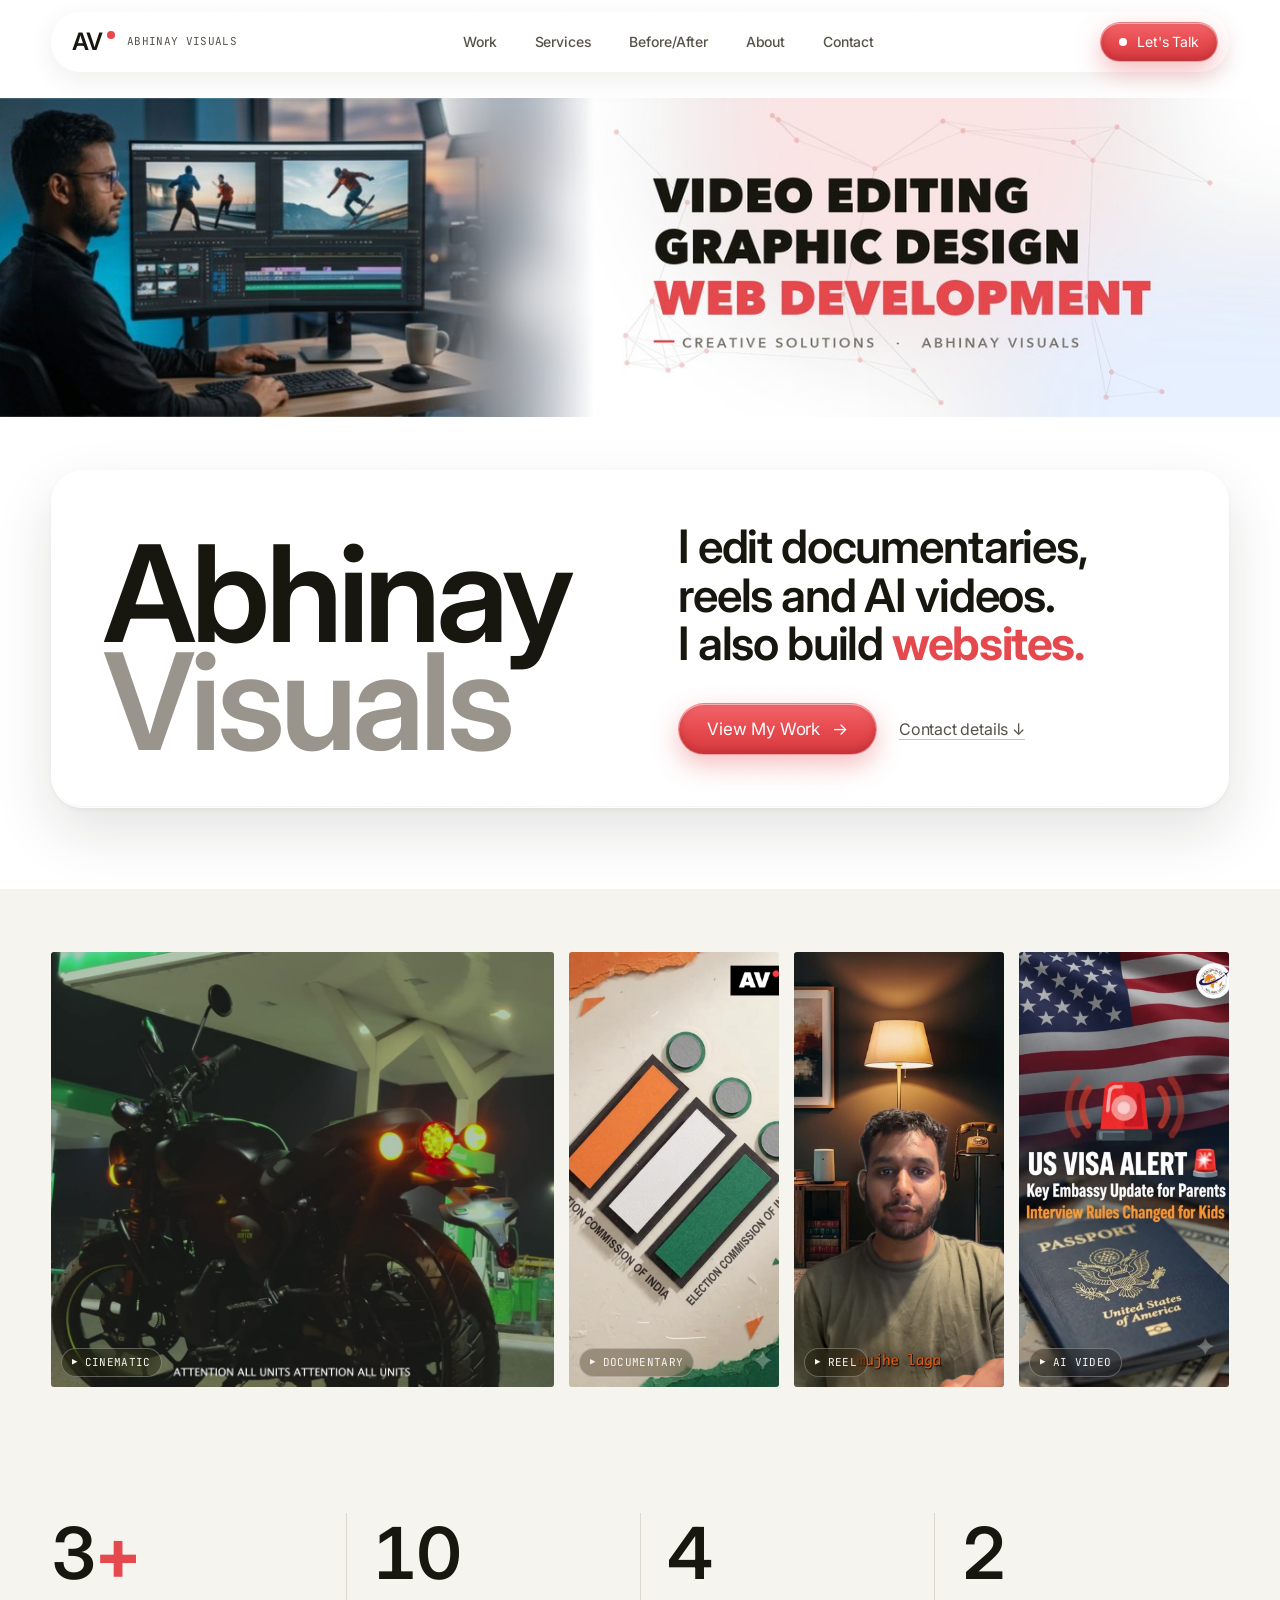
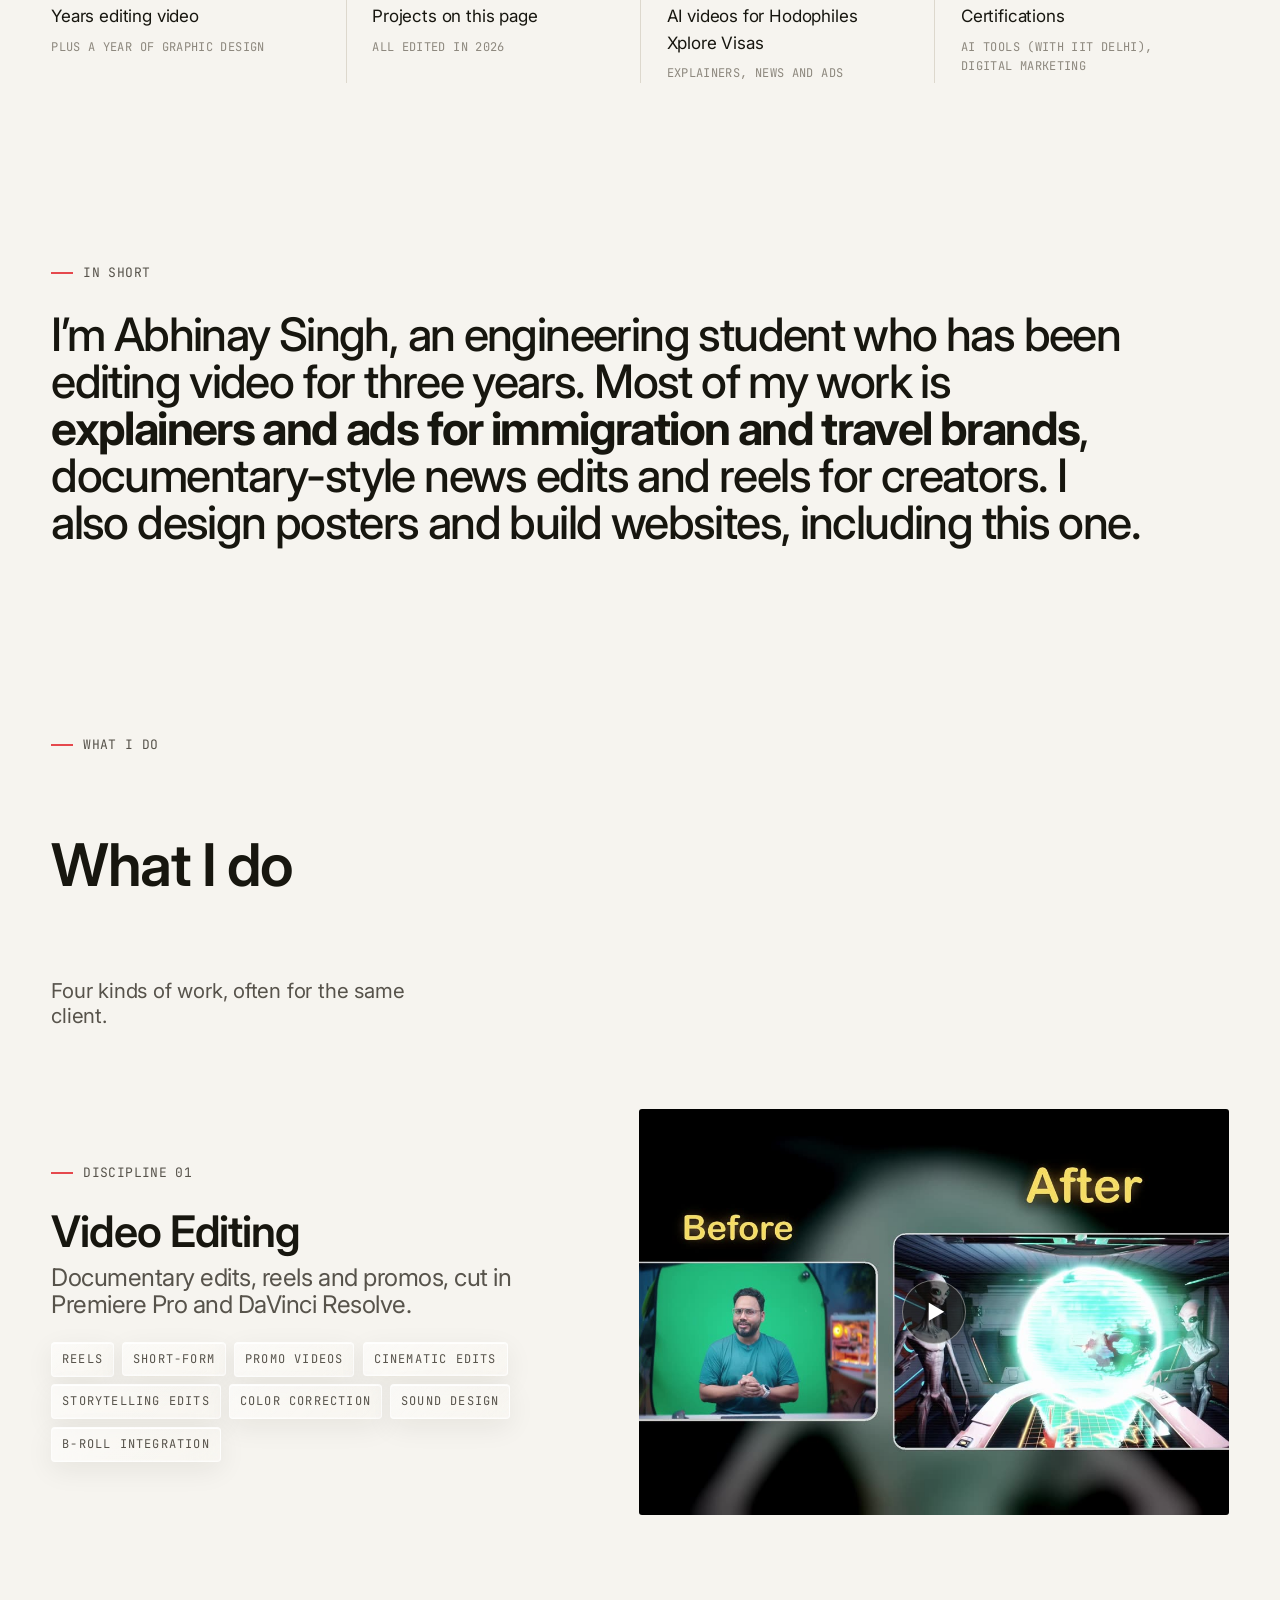
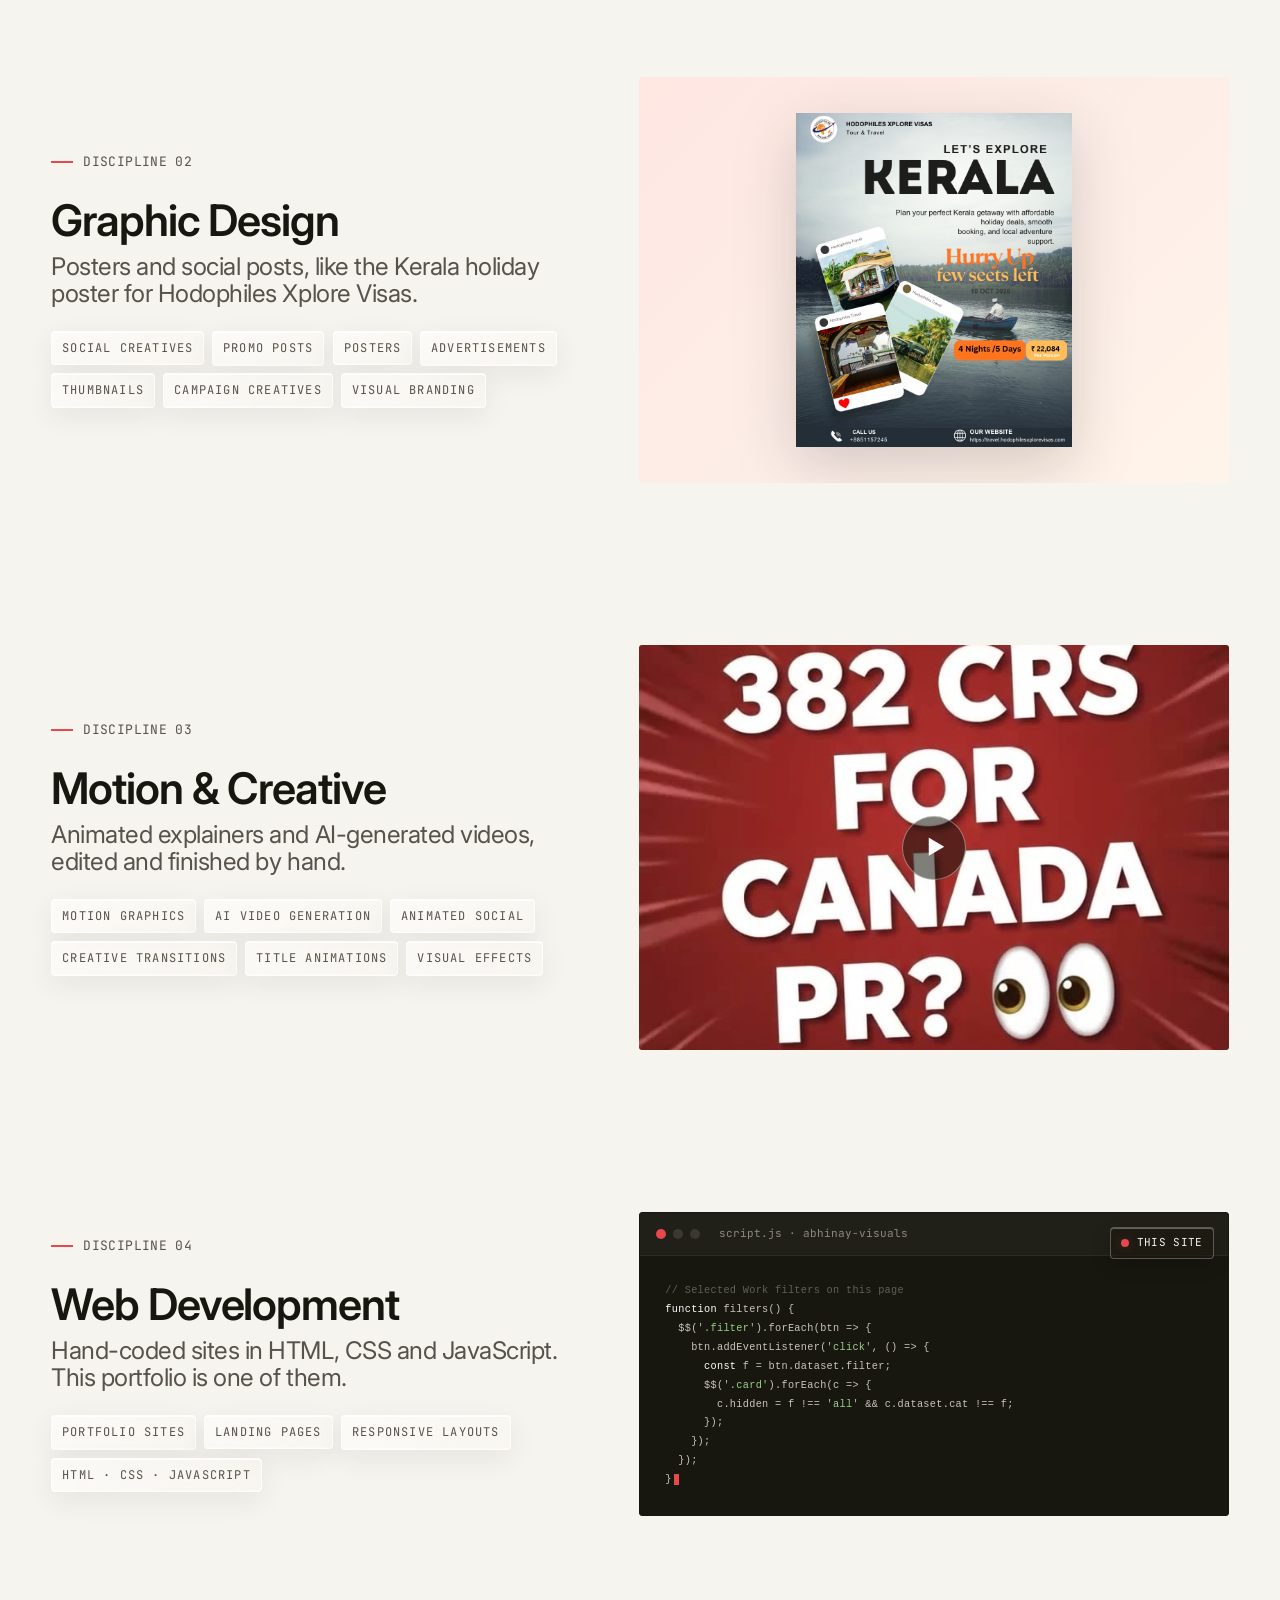
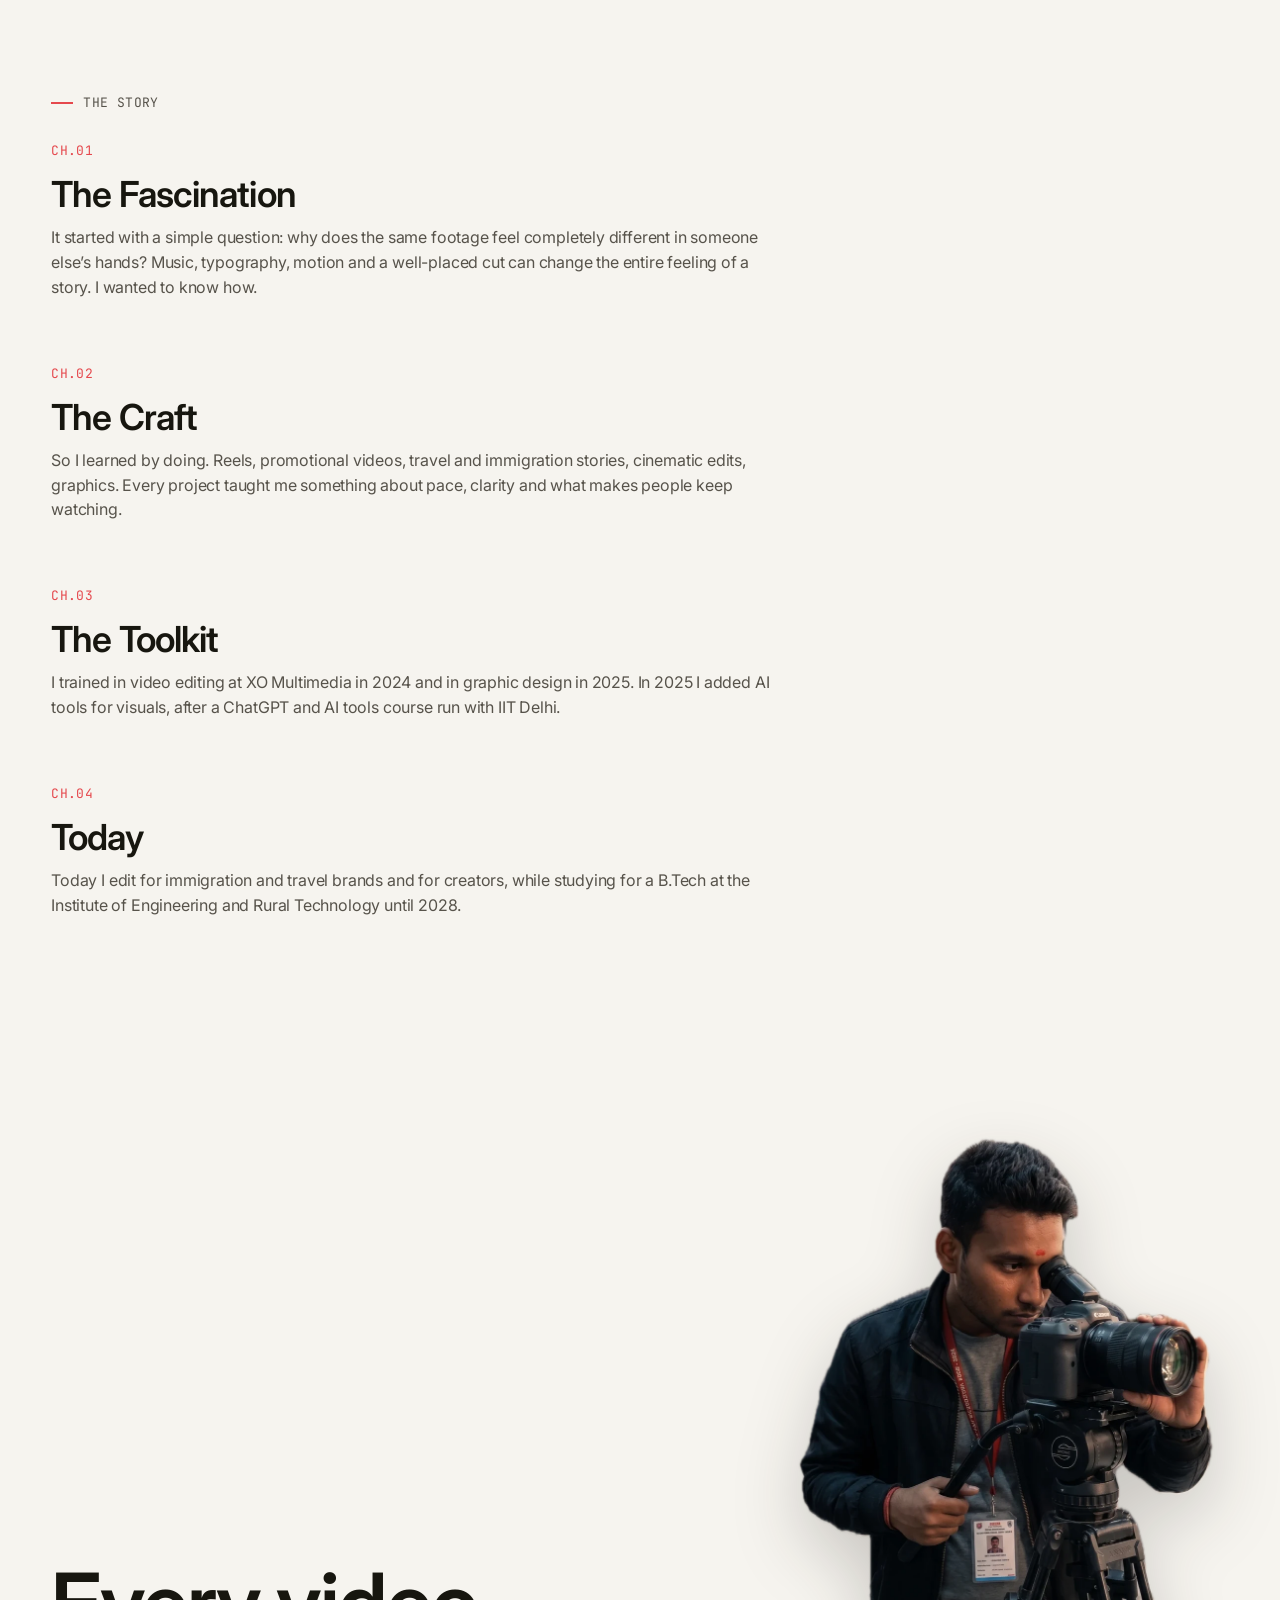
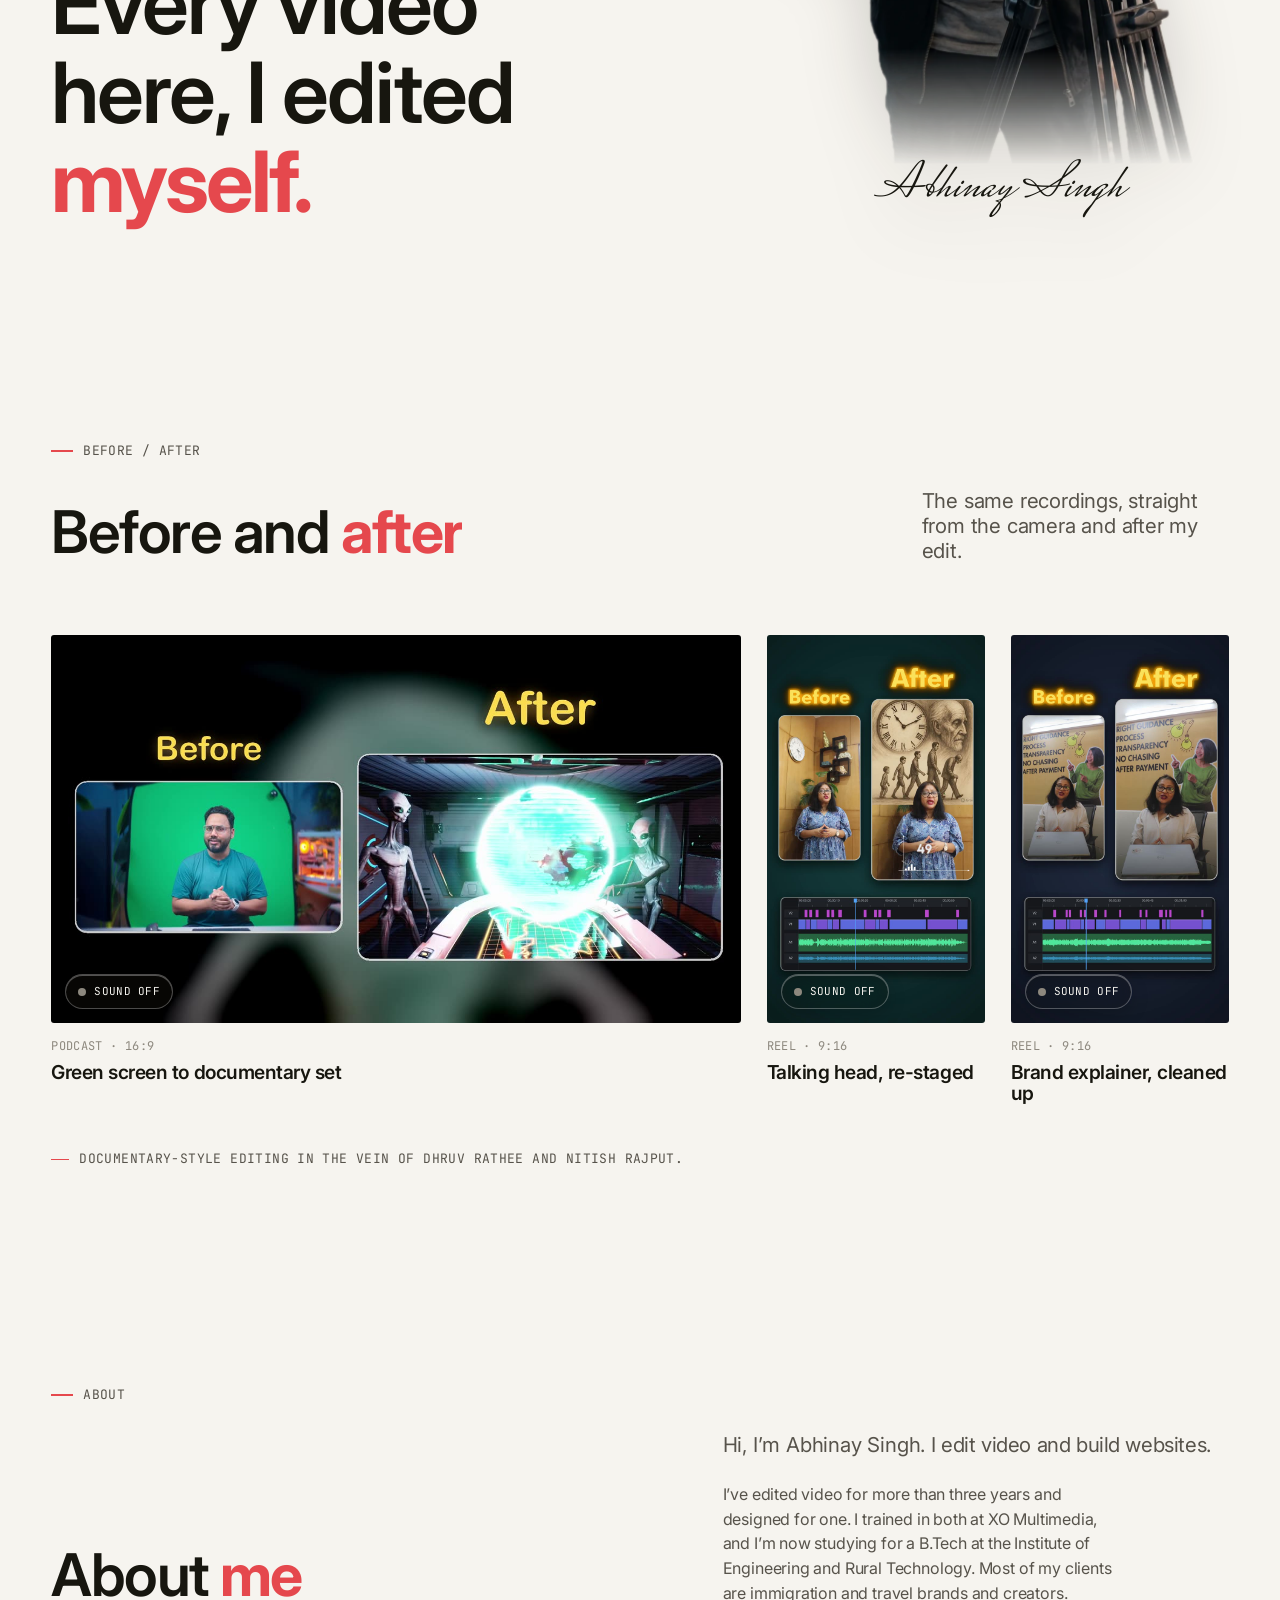
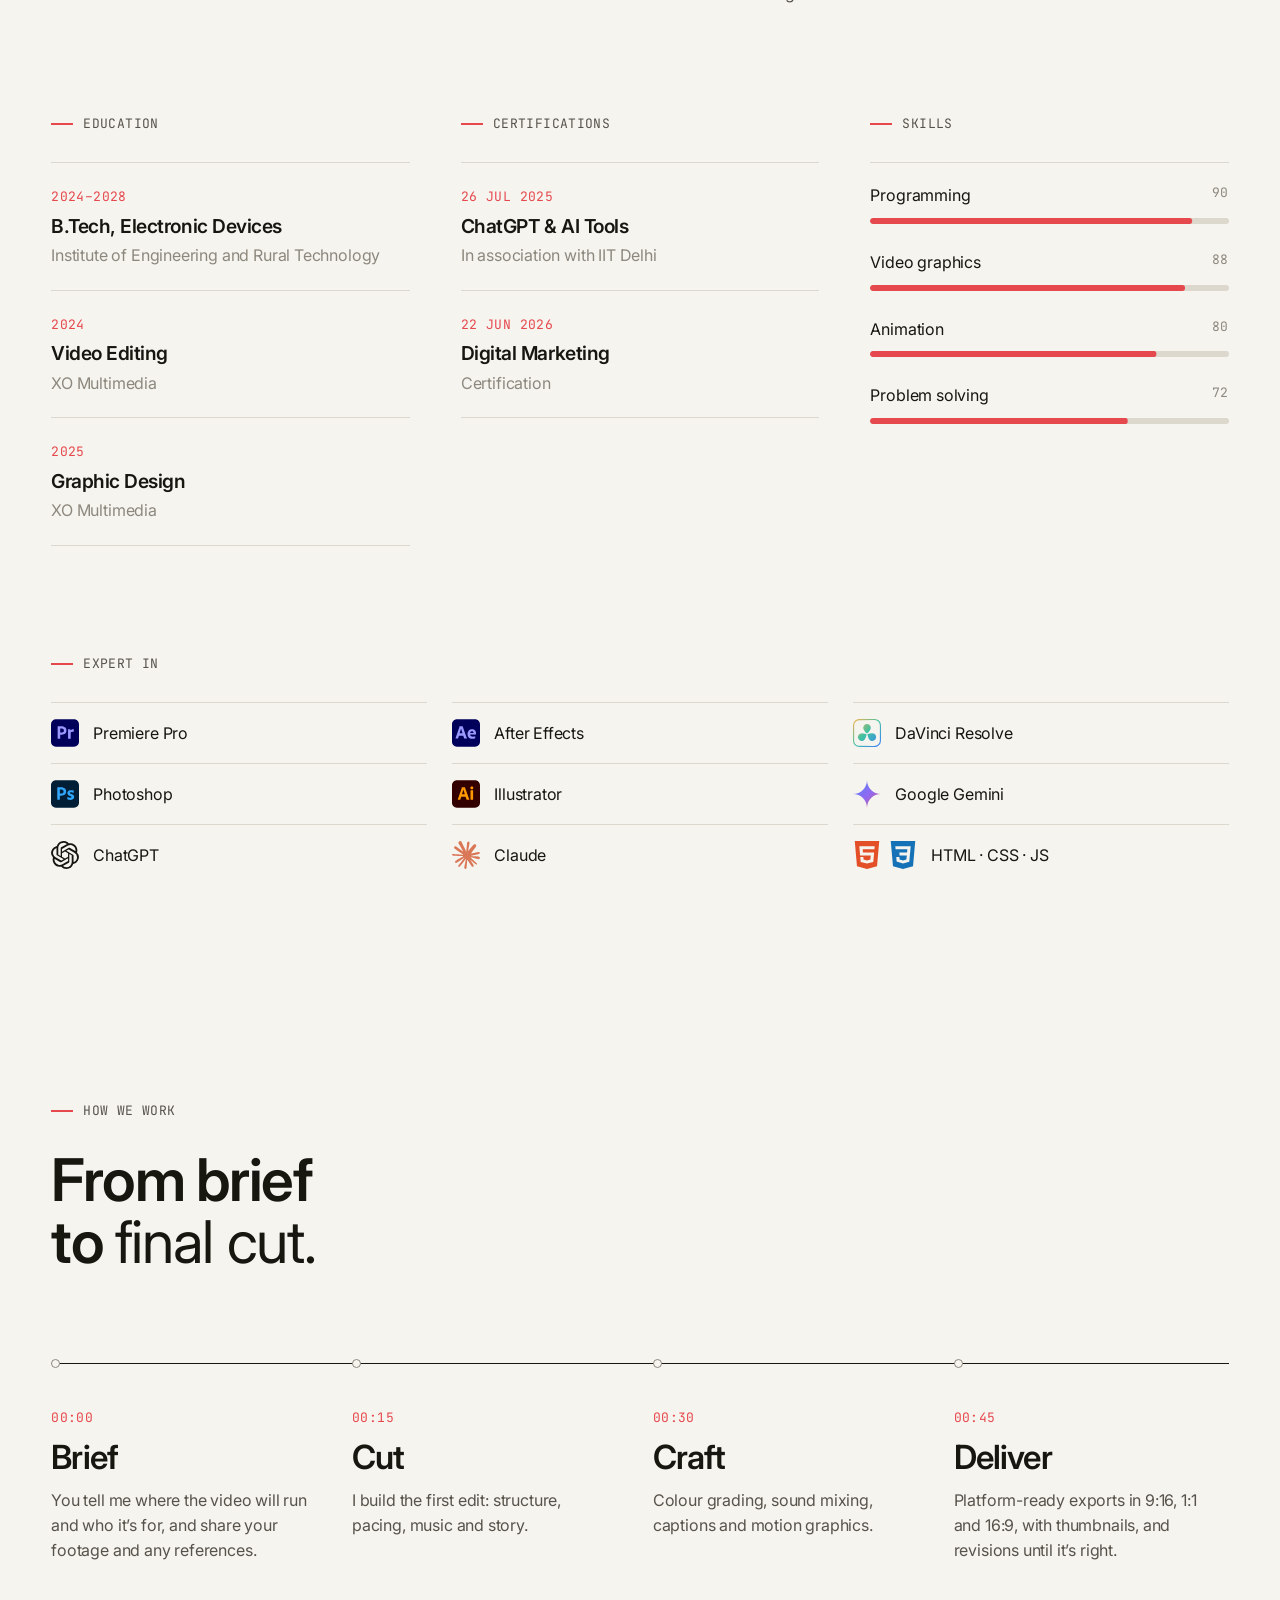
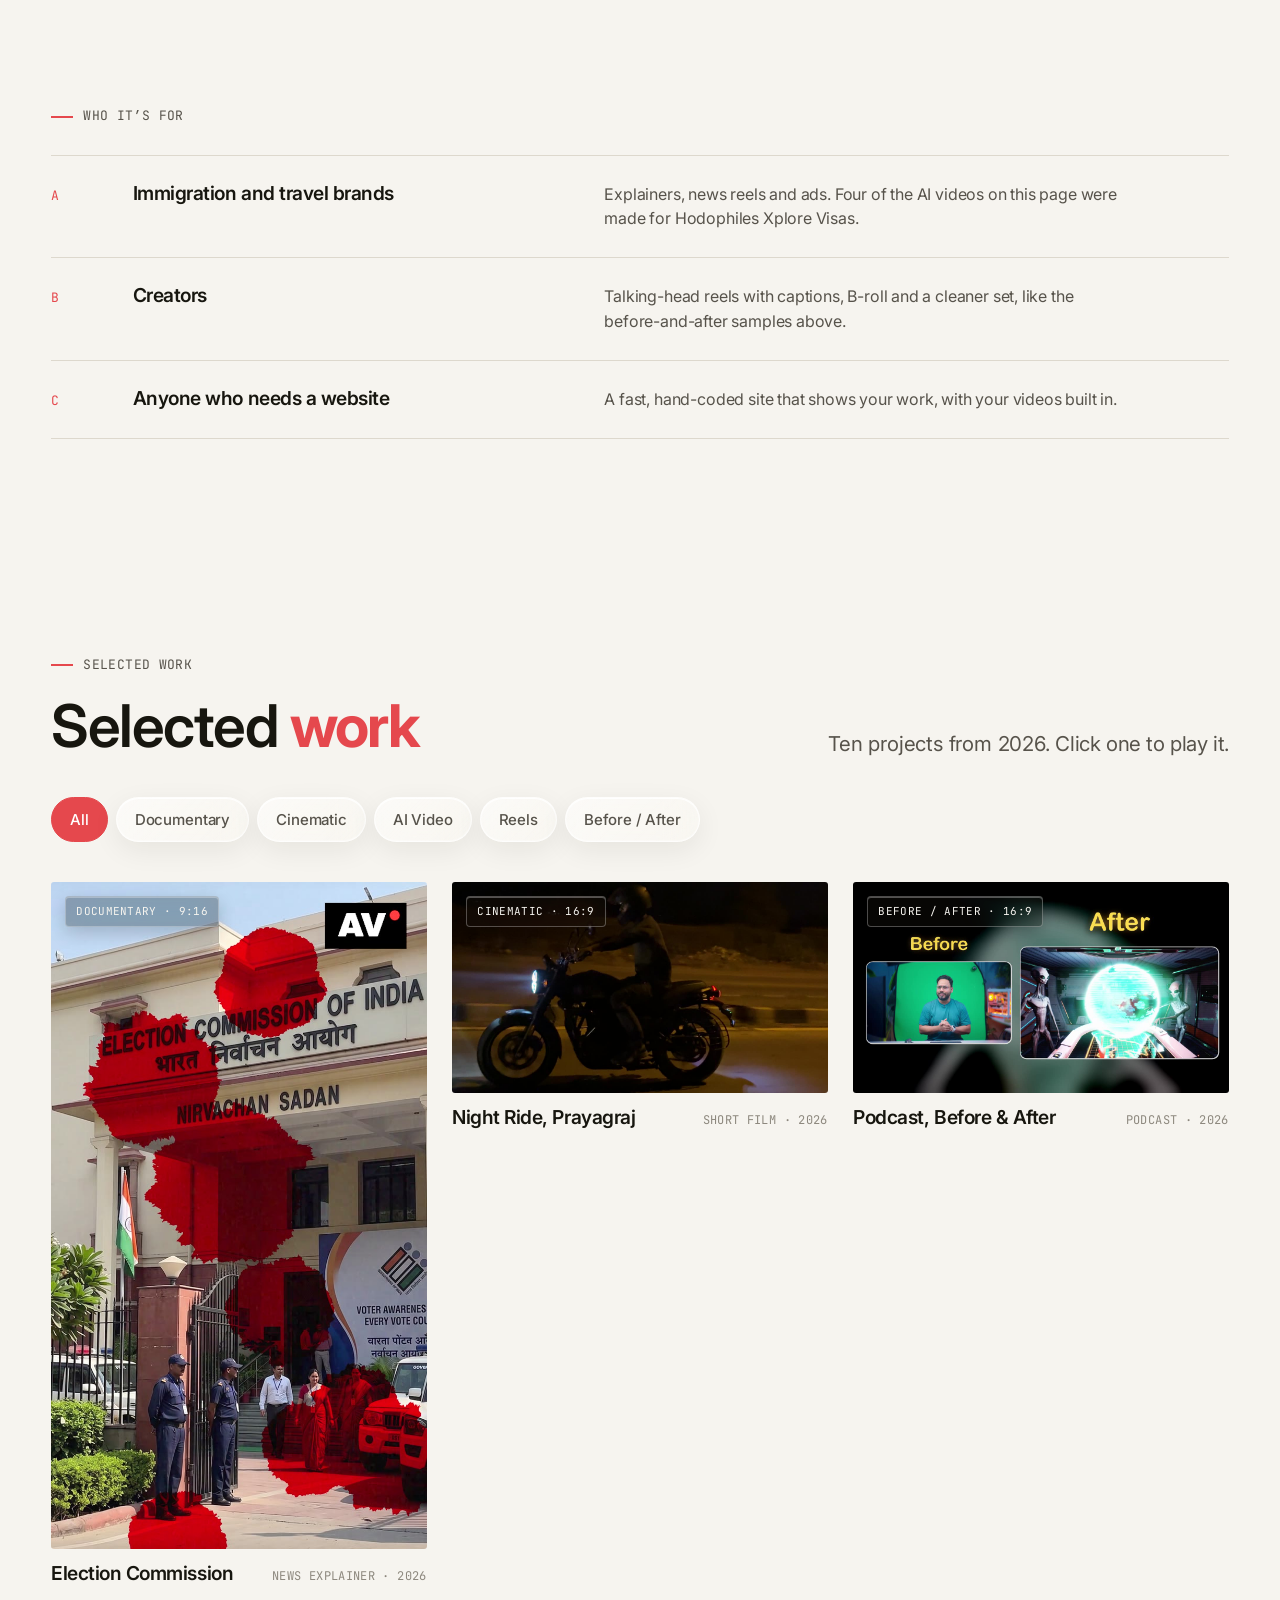
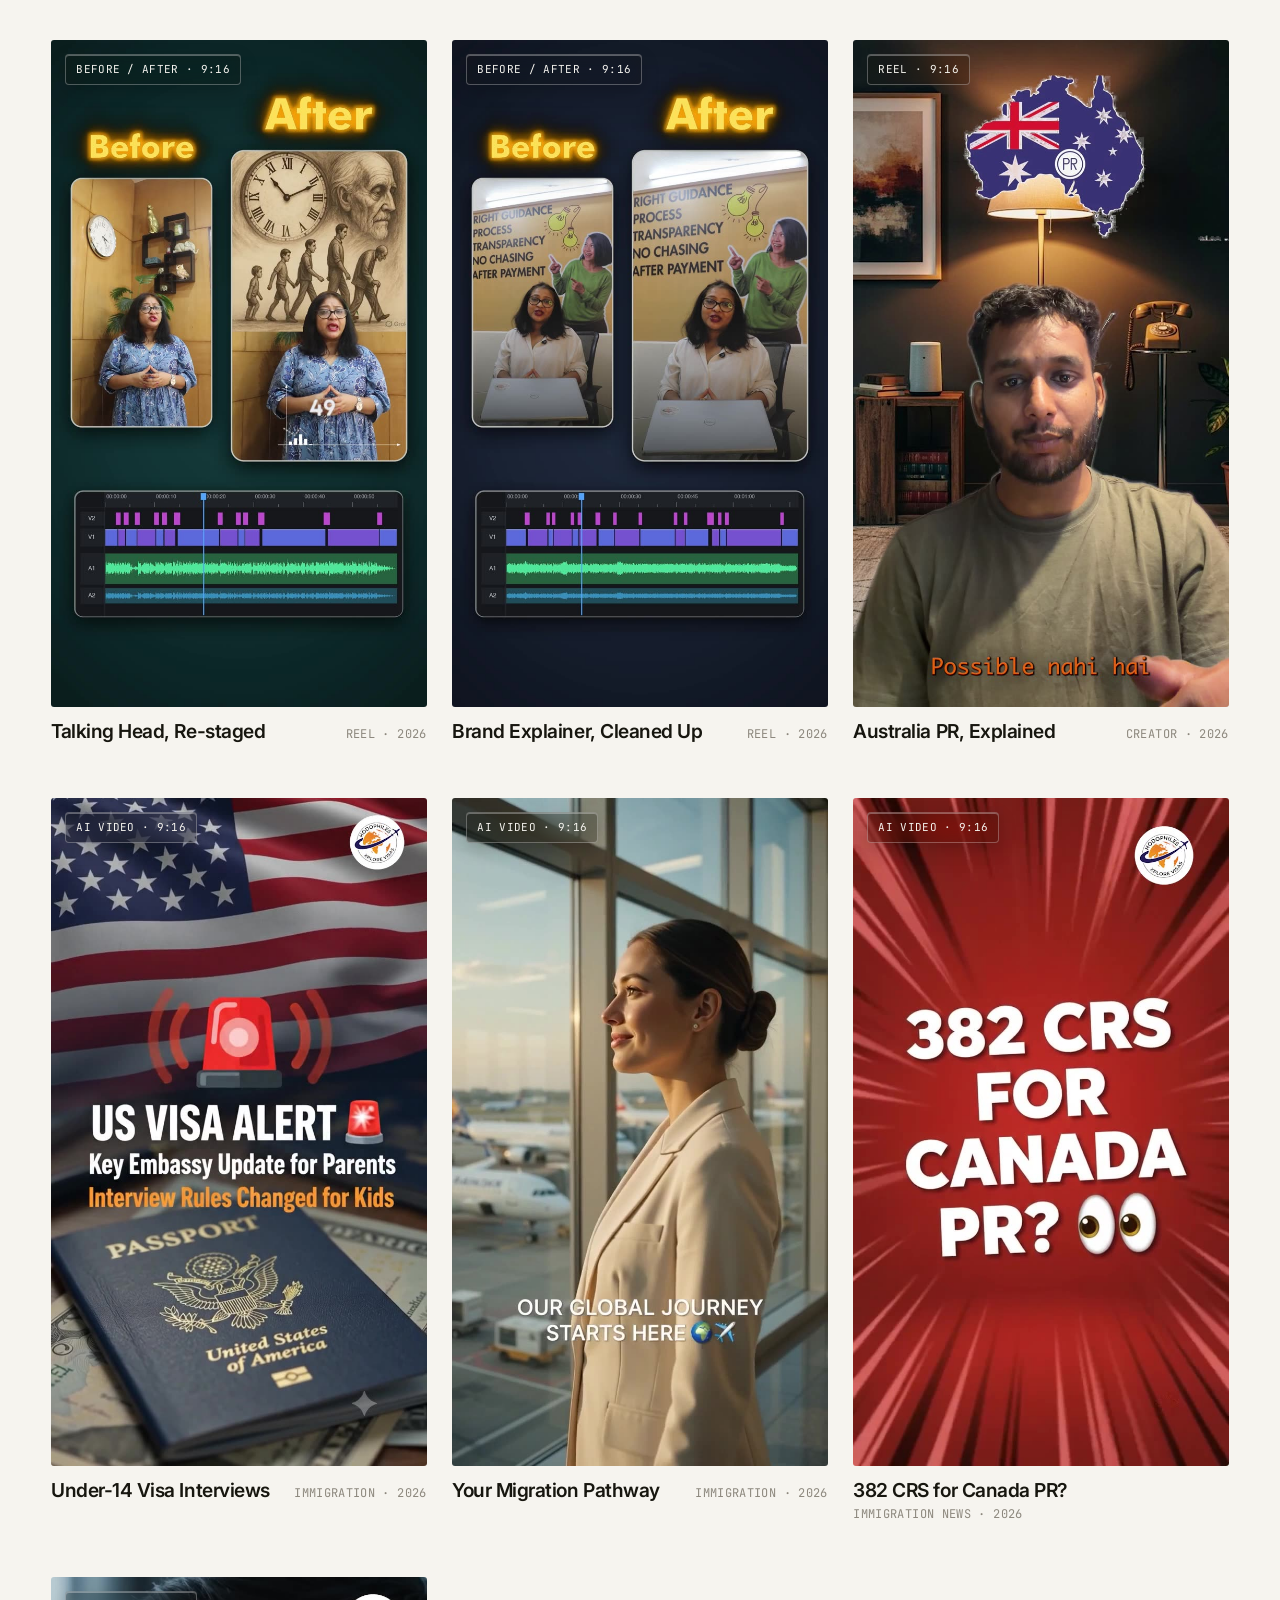
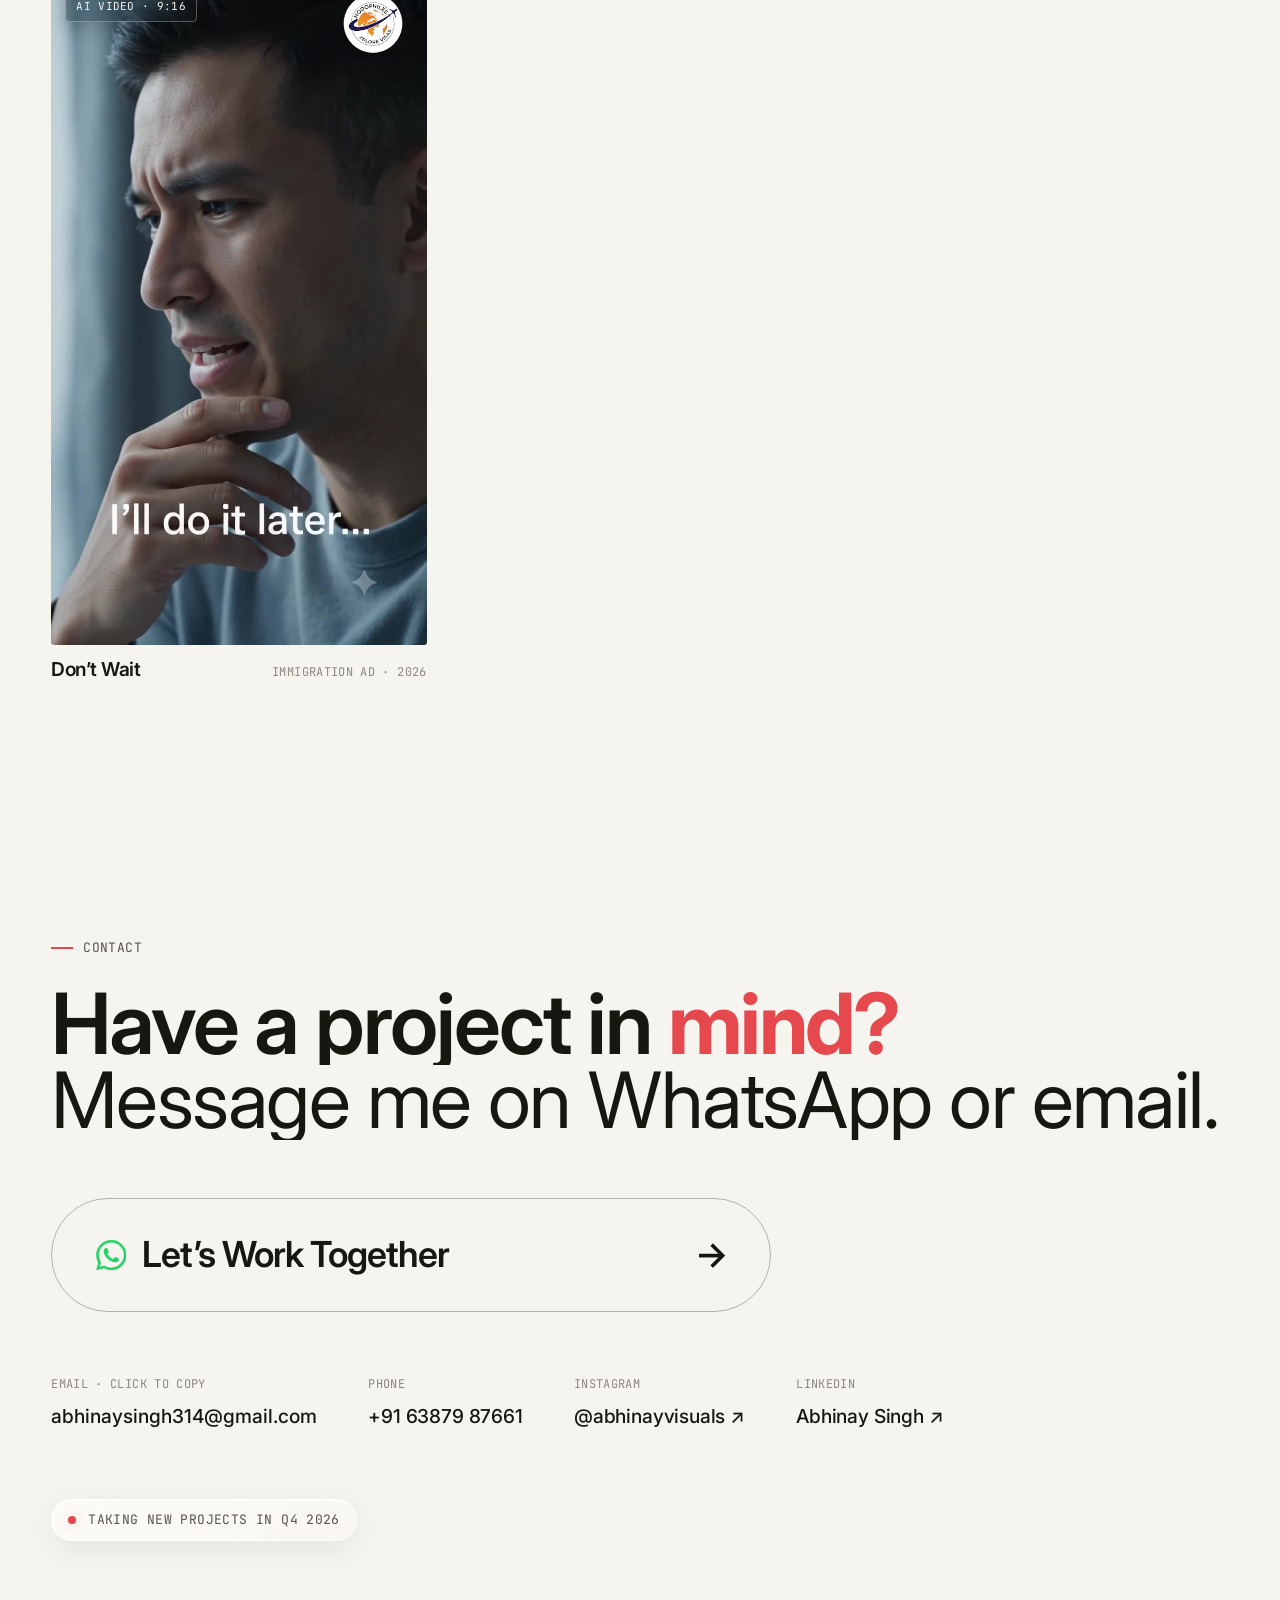
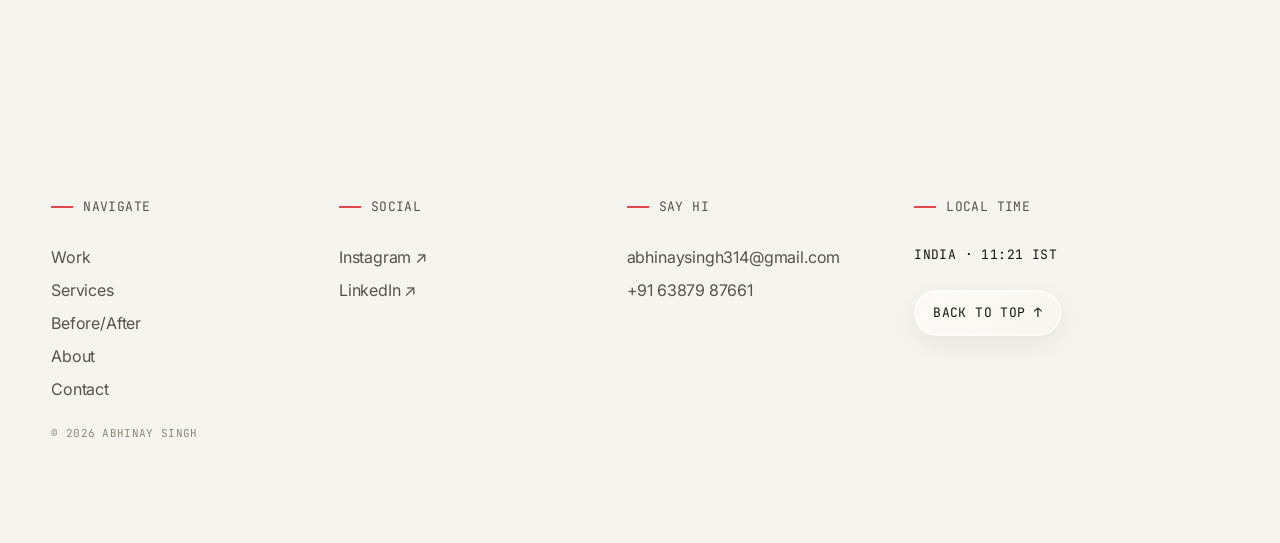
==== commit ecb3d465: "Add photos, videos and remaining site files Co-Authored-By: Claude Opus 5.5 <noreply@anthropic.com>" ====
--- a/index.html
+++ b/index.html
@@ -1,5 +1,9 @@
-<!doctype html><html><head><meta charset=utf8><meta name=viewport content="width=device-width,initial-scale=1,viewport-fit=cover"><style>:root{color-scheme:light;box-sizing:border-box;padding-top:env(safe-area-inset-top,0px);padding-bottom:env(safe-area-inset-bottom,0px)}html{scroll-padding-top:env(safe-area-inset-top,0px)}body{margin:0;padding:0;font:14px -apple-system,BlinkMacSystemFont,sans-serif;background:#fff;color:#000}img{max-width:100%}[hidden]:not([hidden=until-found i]){display:none!important}</style></head><body>
-<title>Abhinay Visuals</title>
+<!doctype html>
+<html lang="en" class="no-js">
+<head>
+  <meta charset="utf-8">
+  <meta name="viewport" content="width=device-width, initial-scale=1, viewport-fit=cover">
+  <title>Abhinay Singh · Video editor and web developer</title>
   <meta name="description" content="Abhinay Singh is a video editor, web developer and graphic designer. Documentary edits, cinematic films, AI video, reels and fast, animated websites.">
   <meta name="theme-color" content="#f6f4ef">
   <meta name="author" content="Abhinay Singh">
@@ -16,7 +20,7 @@
   <link rel="preconnect" href="https://fonts.googleapis.com">
   <link rel="preconnect" href="https://fonts.gstatic.com" crossorigin>
   <link href="https://fonts.googleapis.com/css2?family=Inter:wght@400;500;600;700&family=JetBrains+Mono:wght@400;500&family=Mrs+Saint+Delafield&display=swap" rel="stylesheet">
-  <link rel="preload" as="image" href="assets/img/site/hero-banner.jpg" imagesrcset="assets/img/site/hero-banner.jpg 1400w, assets/img/site/hero-banner@2x.jpg 2800w" imagesizes="100vw" fetchpriority="high">
+  <link rel="preload" as="image" href="assets/img/site/hero-banner.jpg?v=white2" imagesrcset="assets/img/site/hero-banner.jpg?v=white2 1400w, assets/img/site/hero-banner@2x.jpg?v=white2 2800w" imagesizes="100vw" fetchpriority="high">
   <link rel="stylesheet" href="style.css">
   <script>(function(d){d.classList.replace('no-js','js');try{if(sessionStorage.getItem('av-seen'))d.classList.add('seen')}catch(e){}})(document.documentElement);</script>
 
@@ -37,8 +41,9 @@
     ]
   }
   </script>
-
-<a class="skip-link" href="#work">Skip to work</a>
+</head>
+<body>
+  <a class="skip-link" href="#work">Skip to work</a>
 
   <!-- ============ PRELOADER (slate) ============ -->
   <div class="preloader" aria-hidden="true">
@@ -111,7 +116,7 @@
     <!-- ============ SC.00 HERO ============ -->
     <section class="hero" id="top" data-scene="00" data-scene-name="OPENING">
       <div class="hero__stage">
-        <img class="hero__banner" src="assets/img/site/hero-banner.jpg" srcset="assets/img/site/hero-banner.jpg 1400w, assets/img/site/hero-banner@2x.jpg 2800w" sizes="100vw" alt="Abhinay at his editing desk. Video editing, graphic design and web development." width="1400" height="349" fetchpriority="high">
+        <img class="hero__banner" src="assets/img/site/hero-banner.jpg?v=white2" srcset="assets/img/site/hero-banner.jpg?v=white2 1400w, assets/img/site/hero-banner@2x.jpg?v=white2 2800w" sizes="100vw" alt="Abhinay at his editing desk. Video editing, graphic design and web development." width="1400" height="349" fetchpriority="high">
         <div class="hero__glass">
           <h1 class="hero__wordmark" aria-label="Abhinay Visuals: video editor, web developer and graphic designer">
             <span class="hero__line hero__line--1" aria-hidden="true"><span class="fit">Abhinay</span></span>
@@ -645,7 +650,5 @@
   </div>
 
   <script src="script.js" defer></script>
-
-
-
-</body></html>+</body>
+</html>
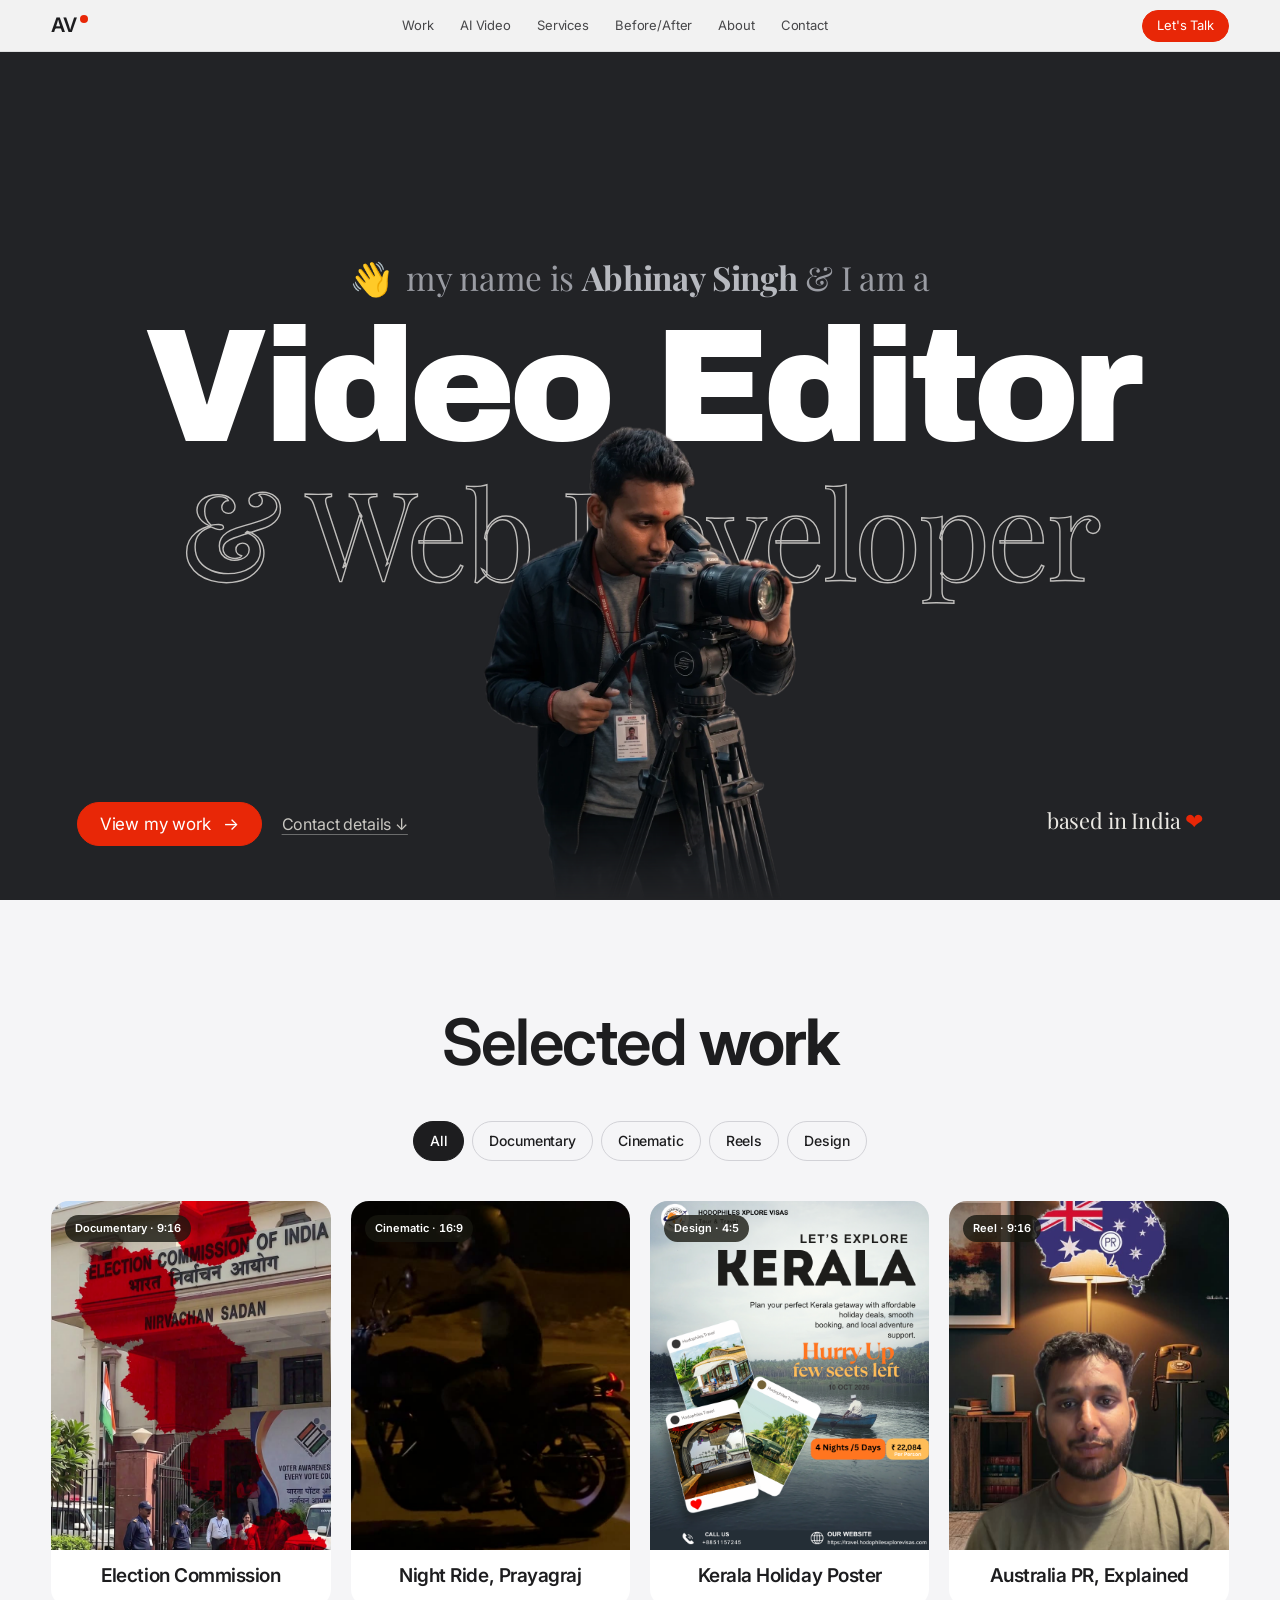
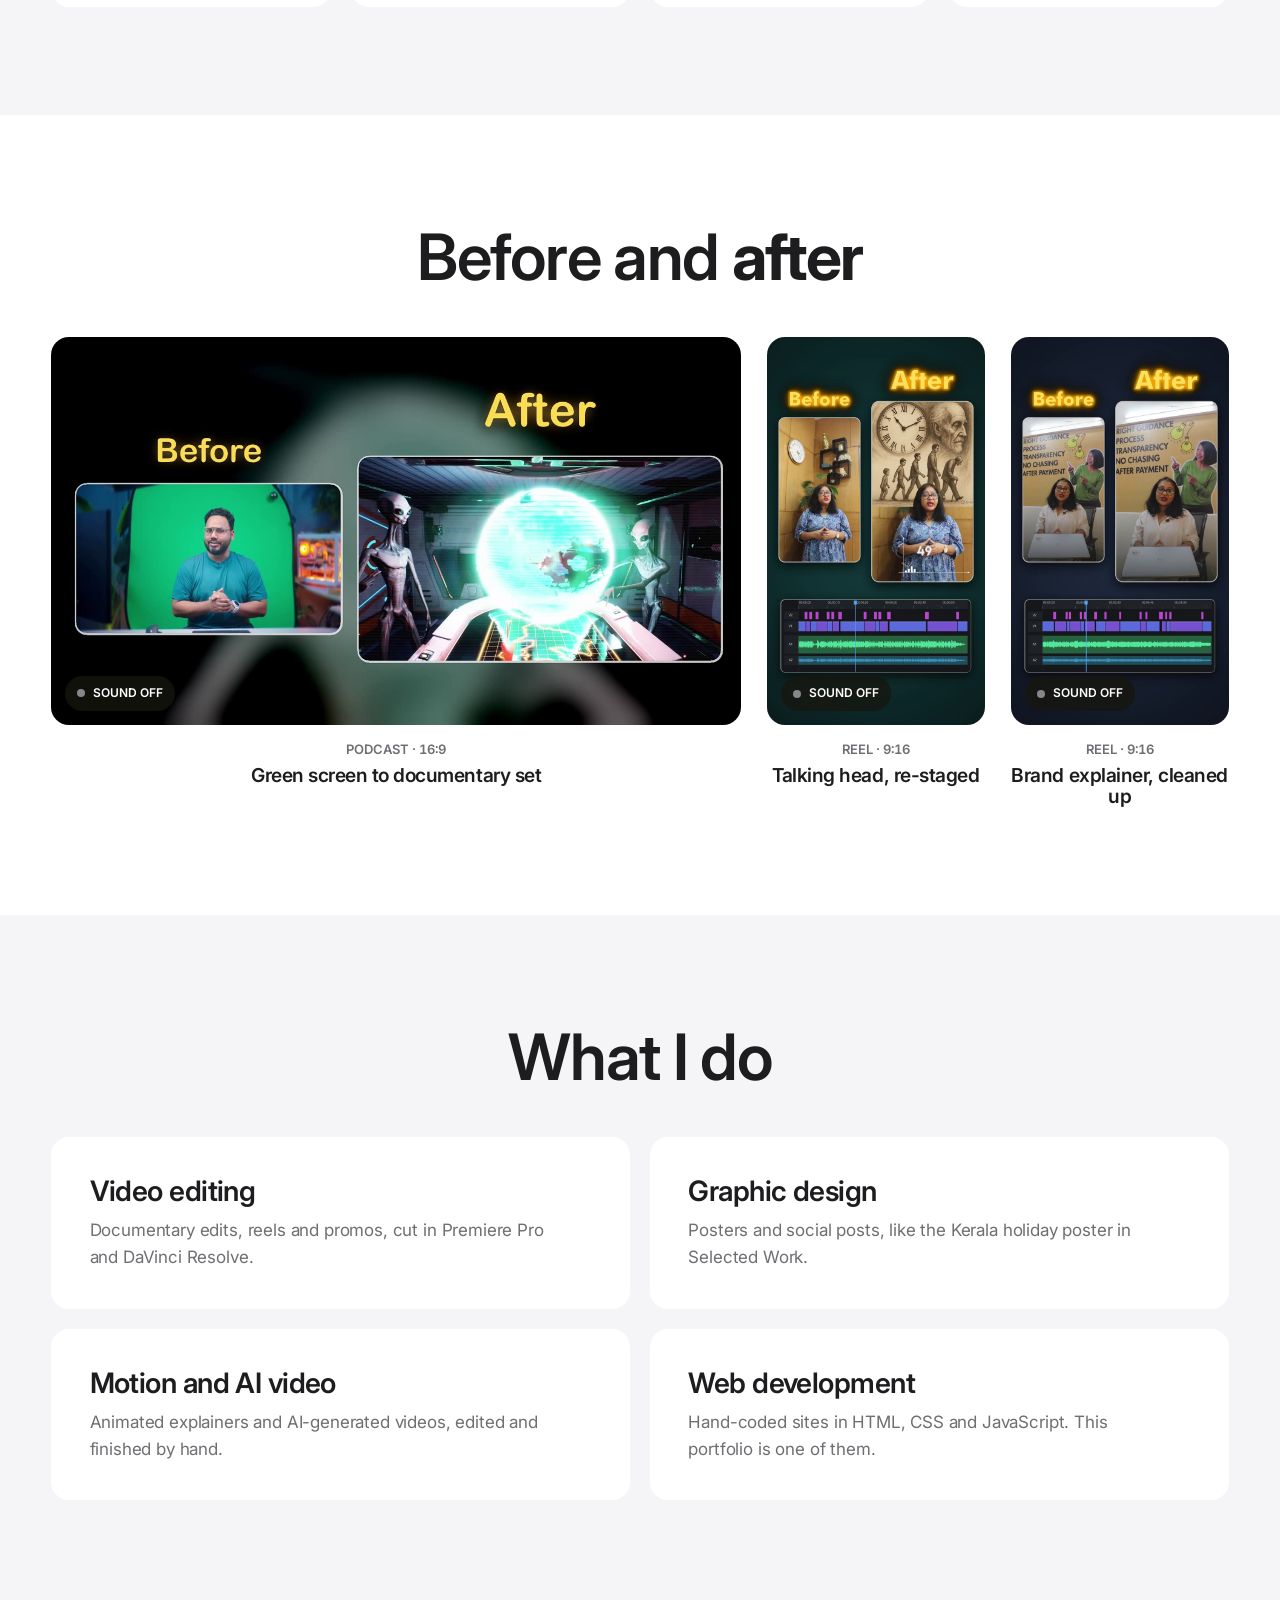
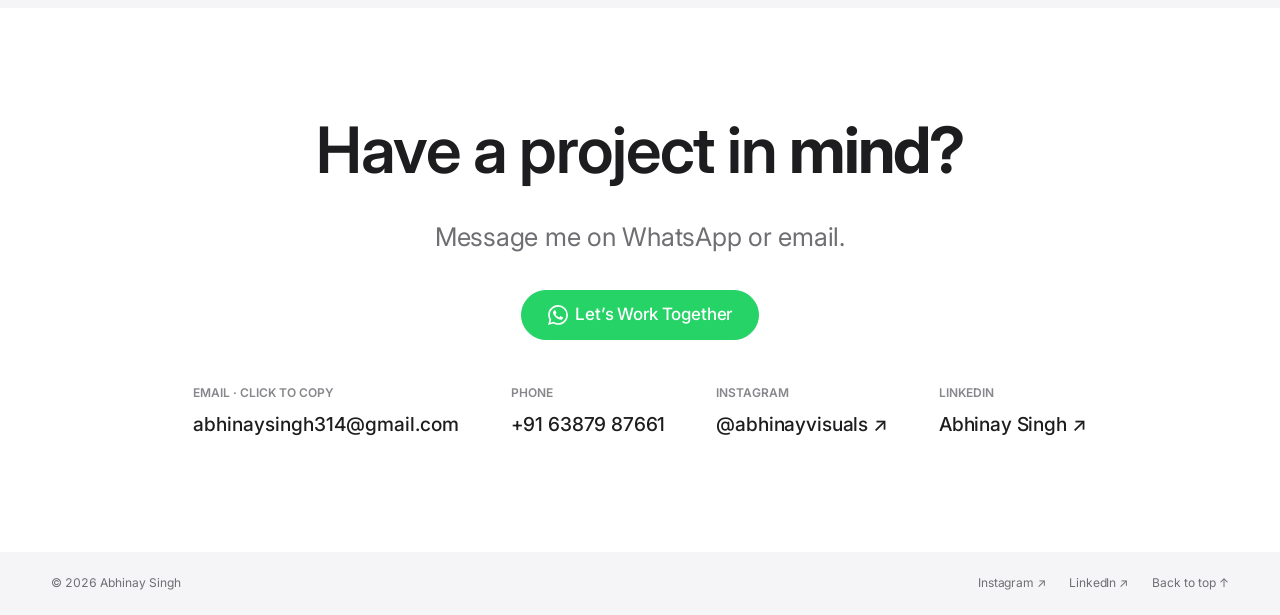
==== commit 0f4a1d61: "Update portfolio: Apple-style layout, About and AI video panels, new hero Co-Authored-By: Claude Opu" ====
--- a/index.html
+++ b/index.html
@@ -19,8 +19,8 @@
   <link rel="icon" href="assets/favicon.svg" type="image/svg+xml">
   <link rel="preconnect" href="https://fonts.googleapis.com">
   <link rel="preconnect" href="https://fonts.gstatic.com" crossorigin>
-  <link href="https://fonts.googleapis.com/css2?family=Inter:wght@400;500;600;700&family=JetBrains+Mono:wght@400;500&family=Mrs+Saint+Delafield&display=swap" rel="stylesheet">
-  <link rel="preload" as="image" href="assets/img/site/hero-banner.jpg?v=white2" imagesrcset="assets/img/site/hero-banner.jpg?v=white2 1400w, assets/img/site/hero-banner@2x.jpg?v=white2 2800w" imagesizes="100vw" fetchpriority="high">
+  <link href="https://fonts.googleapis.com/css2?family=Archivo+Black&family=Playfair+Display:ital,wght@0,400;0,700;1,400&family=Inter:wght@400;500;600;700&family=JetBrains+Mono:wght@400;500&family=Mrs+Saint+Delafield&display=swap" rel="stylesheet">
+  <link rel="preload" as="image" href="assets/img/site/abhinay-canon.webp" fetchpriority="high">
   <link rel="stylesheet" href="style.css">
   <script>(function(d){d.classList.replace('no-js','js');try{if(sessionStorage.getItem('av-seen'))d.classList.add('seen')}catch(e){}})(document.documentElement);</script>
 
@@ -81,9 +81,10 @@
     </a>
     <nav class="nav" aria-label="Primary">
       <a href="#work" class="nav__link" data-section="work">Work</a>
+      <a href="#ai-videos" class="nav__link nav__link--ai" aria-haspopup="dialog" aria-expanded="false" aria-controls="ai-videos">AI Video</a>
       <a href="#services" class="nav__link" data-section="services">Services</a>
       <a href="#demo" class="nav__link" data-section="demo">Before/After</a>
-      <a href="#about" class="nav__link" data-section="about">About</a>
+      <a href="#about" class="nav__link nav__link--about" data-section="about" aria-haspopup="dialog" aria-expanded="false" aria-controls="about">About</a>
       <a href="#contact" class="nav__link" data-section="contact">Contact</a>
     </nav>
     <a href="#contact" class="btn btn--pill header__cta" data-magnetic><span class="rec-dot"></span>Let's Talk</a>
@@ -93,6 +94,7 @@
   <div class="mobile-menu" id="mobileMenu" aria-hidden="true">
     <nav aria-label="Mobile">
       <a href="#work">Work</a>
+      <a href="#ai-videos">AI Video</a>
       <a href="#services">Services</a>
       <a href="#demo">Before/After</a>
       <a href="#about">About</a>
@@ -101,6 +103,80 @@
     <div class="mobile-menu__foot mono"><span class="rec-dot"></span> REC · <span class="js-tc">00:00:00:00</span></div>
   </div>
 
+  <!-- ============ AI VIDEOS (opens from the AI Video link in the menu) ============ -->
+  <div class="about-pop nav-pop ai-pop" id="ai-videos" role="dialog" aria-modal="false" aria-labelledby="aiTitle" aria-hidden="true">
+    <button class="about-pop__close nav-pop__close" type="button" aria-label="Close AI videos">✕</button>
+    <h2 class="about-pop__title" id="aiTitle">AI <em class="accent">videos</em></h2>
+    <ul class="ai-pop__grid"><!-- filled from PROJECTS in script.js --></ul>
+  </div>
+
+  <!-- ============ ABOUT (opens from the About link in the menu) ============ -->
+  <div class="about-pop nav-pop" id="about" role="dialog" aria-modal="false" aria-labelledby="aboutTitle" aria-hidden="true">
+    <button class="about-pop__close nav-pop__close" type="button" aria-label="Close About">✕</button>
+        <div class="about__intro">
+<div class="about__bio">
+            <h2 class="about-pop__title" id="aboutTitle">About <em class="accent">me</em></h2>
+            <p class="lead">Hi, I’m Abhinay Singh. I edit video and build websites.</p>
+            <p>I’ve edited video for more than three years and designed for one. I trained in both at XO Multimedia, and I’m studying for a B.Tech at the Institute of Engineering and Rural Technology. Most of my clients are immigration and travel brands and creators.</p>
+          </div>
+        </div>
+
+        <div class="about__cols">
+          <div class="record">
+            <p class="label mono">Education</p>
+            <ol class="record__list">
+              <li class="record__item">
+                <span class="record__when mono">2024–2028</span>
+                <h3 class="record__title">B.Tech, Electronic Devices</h3>
+                <p class="record__where">Institute of Engineering and Rural Technology</p>
+              </li>
+              <li class="record__item">
+                <span class="record__when mono">2024</span>
+                <h3 class="record__title">Video Editing</h3>
+                <p class="record__where">XO Multimedia</p>
+              </li>
+              <li class="record__item">
+                <span class="record__when mono">2025</span>
+                <h3 class="record__title">Graphic Design</h3>
+                <p class="record__where">XO Multimedia</p>
+              </li>
+            </ol>
+          </div>
+          <div class="record">
+            <p class="label mono">Certifications</p>
+            <ol class="record__list">
+              <li class="record__item">
+                <span class="record__when mono">26 Jul 2025</span>
+                <h3 class="record__title">ChatGPT &amp; AI Tools</h3>
+                <p class="record__where">In association with IIT Delhi</p>
+              </li>
+              <li class="record__item">
+                <span class="record__when mono">22 Jun 2026</span>
+                <h3 class="record__title">Digital Marketing</h3>
+                <p class="record__where">Certification</p>
+              </li>
+            </ol>
+          </div>
+        </div>
+
+        <div class="toolkit">
+          <p class="label mono">Tools I use</p>
+          <ul class="toolkit__grid">
+            <li><svg class="tool-logo" viewBox="0 0 24 24" role="img" aria-label="Adobe Premiere Pro"><rect x="2" y="2" width="20" height="20" fill="#9999FF"/><path fill="#00005B" d="M10.15 8.42a2.93 2.93 0 00-1.18-.2 13.9 13.9 0 00-1.09.02v3.36l.39.02h.53c.39 0 .78-.06 1.15-.18.32-.09.6-.28.82-.53.21-.25.31-.59.31-1.03a1.45 1.45 0 00-.93-1.46zM19.75.3H4.25A4.25 4.25 0 000 4.55v14.9c0 2.35 1.9 4.25 4.25 4.25h15.5c2.35 0 4.25-1.9 4.25-4.25V4.55C24 2.2 22.1.3 19.75.3zm-7.09 11.65c-.4.56-.96.98-1.61 1.22-.68.25-1.43.34-2.25.34l-.5-.01-.43-.01v3.21a.12.12 0 01-.11.14H5.82c-.08 0-.12-.04-.12-.13V6.42c0-.07.03-.11.1-.11l.56-.01.76-.02.87-.02.91-.01c.82 0 1.5.1 2.06.31.5.17.96.45 1.34.82.32.32.57.71.73 1.14.15.42.23.85.23 1.3 0 .86-.2 1.57-.6 2.13zm6.82-3.15v1.95c0 .08-.05.11-.16.11a4.35 4.35 0 00-1.92.37c-.19.09-.37.21-.51.37v5.1c0 .1-.04.14-.13.14h-1.97a.14.14 0 01-.16-.12v-5.58l-.01-.75-.02-.78c0-.23-.02-.45-.04-.68a.1.1 0 01.07-.11h1.78c.1 0 .18.07.2.16a3.03 3.03 0 01.13.92c.3-.35.67-.64 1.08-.86a3.1 3.1 0 011.52-.39c.07-.01.13.04.14.11v.04z"/></svg><span>Premiere Pro</span></li>
+            <li><svg class="tool-logo" viewBox="0 0 24 24" role="img" aria-label="Adobe After Effects"><rect x="2" y="2" width="20" height="20" fill="#9999FF"/><path fill="#00005B" d="M8.54 10.73c-.1-.31-.19-.61-.29-.92s-.19-.6-.27-.89c-.08-.28-.15-.54-.22-.78h-.02c-.09.43-.2.86-.34 1.29-.15.48-.3.98-.46 1.48-.13.51-.29.98-.44 1.4h2.54c-.06-.21-.14-.46-.23-.72-.09-.27-.18-.56-.27-.86zm8.58-.29c-.55-.03-1.07.26-1.33.76-.12.23-.19.47-.22.72h2.109c.26 0 .45 0 .57-.01.08-.01.16-.03.23-.08v-.1c0-.13-.021-.25-.061-.37-.178-.56-.708-.94-1.298-.92zM19.75.3H4.25C1.9.3 0 2.2 0 4.55v14.9c0 2.35 1.9 4.25 4.25 4.25h15.5c2.35 0 4.25-1.9 4.25-4.25V4.55C24 2.2 22.1.3 19.75.3zm-7.04 16.511h-2.09c-.07.01-.14-.041-.16-.11l-.82-2.4H5.92l-.76 2.36c-.02.09-.1.15-.19.14H3.09c-.11 0-.14-.06-.11-.18L6.2 7.39c.03-.1.06-.19.1-.31.04-.21.06-.43.06-.65-.01-.05.03-.1.08-.11h2.59c.07 0 .12.03.13.08l3.65 10.25c.03.11.001.161-.1.161zm7.851-3.991c-.021.189-.031.33-.041.42-.01.07-.069.13-.14.13-.06 0-.17.01-.33.021-.159.02-.35.029-.579.029-.23 0-.471-.04-.73-.04h-3.17c.039.31.14.62.31.89.181.271.431.48.729.601.4.17.841.26 1.281.25.35-.011.699-.04 1.039-.11.311-.039.61-.119.891-.23.05-.039.08-.02.08.08v1.531c0 .039-.01.08-.021.119-.021.03-.04.051-.069.07-.32.14-.65.24-1 .3-.471.09-.94.13-1.42.12-.761 0-1.4-.12-1.92-.35-.49-.211-.921-.541-1.261-.95-.319-.39-.55-.83-.69-1.31-.14-.471-.209-.961-.209-1.461 0-.539.08-1.07.25-1.59.16-.5.41-.96.75-1.37.33-.4.739-.72 1.209-.95.471-.23 1.03-.31 1.67-.31.531-.01 1.06.09 1.55.31.41.18.77.45 1.05.8.26.34.47.72.601 1.14.129.4.189.81.189 1.22 0 .24-.01.45-.019.64z"/></svg><span>After Effects</span></li>
+            <li><svg class="tool-logo" viewBox="0 0 24 24" role="img" aria-label="DaVinci Resolve"><defs><linearGradient id="dvGrad" x1="0" y1="0" x2="1" y2="1"><stop offset="0" stop-color="#ffb347"/><stop offset=".5" stop-color="#3fc1a5"/><stop offset="1" stop-color="#3b7bff"/></linearGradient></defs><path fill="url(#dvGrad)" d="M17.621 0 5.977.004c-1.37 0-2.756.345-3.762 1.11a4.925 4.925 0 0 0-1.61 2.003C.233 3.93 0 5.02 0 5.951l.012 12.2c.002 1.604.479 3.057 1.461 4.112.984 1.056 2.462 1.683 4.331 1.691L16.856 24c1.26.005 3.095-.036 4.303-.714 1.075-.605 2.025-1.556 2.497-2.984.278-.84.345-2.084.344-3.147l-.021-11.13c-.002-.888-.15-2.023-.547-2.934-.425-.976-1.181-1.815-2.322-2.425C20.353.26 19.123 0 17.622 0zm0 .93c1.378 0 2.538.295 3.04.565.977.523 1.544 1.166 1.889 1.96.315.721.47 1.793.473 2.572l.018 11.13c.002 1.013-.097 2.257-.298 2.86-.396 1.202-1.146 1.946-2.063 2.462-.814.457-2.612.593-3.82.588l-11.05-.044c-1.657-.007-2.832-.534-3.626-1.386-.792-.851-1.212-2.06-1.212-3.485L.999 5.95c0-.829.196-1.827.474-2.437.345-.757.75-1.207 1.365-1.674C3.585 1.27 4.868.97 6.08.97zm-5.66 3.423c-1.976.089-3.204 1.658-3.214 3.29.019 1.443 1.635 3.481 2.884 4.53.12.099.154.109.33.18.062.025.198-.047.327-.135.36-.245.993-.947 1.648-1.738a7.67 7.67 0 0 0 1.031-1.683c.409-.89.261-1.599.235-1.888a3.983 3.983 0 0 0-.99-1.692 3.36 3.36 0 0 0-2.251-.864zm4.172 7.922a10.185 10.185 0 0 0-3.244.61c-.15.058-.26.1-.374.17-.057.036-.11.135-.105.292.017.433.29 1.278.624 2.27.384 1.135 1.066 2.27 1.844 2.74a3.23 3.23 0 0 0 2.53.342c.832-.243 1.595-.868 1.962-1.546.986-1.818.19-3.548-1.121-4.417-.447-.296-1.133-.445-1.89-.46-.074 0-.15-.002-.226-.001zm-8.432.038a6.201 6.201 0 0 0-.752.047c-.596.078-.932.273-1.29.51a3.177 3.177 0 0 0-1.365 1.979c-.075.552-.086 1.053.033 1.507.433 1.389 1.326 2.222 2.847 2.452.636.028 1.37-.063 1.99-.45 1.269-.782 2.08-3.17 2.412-4.742.053-.176.035-.357-.013-.42-.005-.067-.044-.113-.19-.183-.398-.192-1.32-.417-2.375-.6a7.68 7.68 0 0 0-1.297-.1z"/></svg><span>DaVinci Resolve</span></li>
+            <li><svg class="tool-logo" viewBox="0 0 24 24" role="img" aria-label="Adobe Photoshop"><rect x="2" y="2" width="20" height="20" fill="#31A8FF"/><path fill="#001E36" d="M9.85 8.42c-.37-.15-.77-.21-1.18-.2-.26 0-.49 0-.68.01-.2-.01-.34 0-.41.01v3.36c.14.01.27.02.39.02h.53c.39 0 .78-.06 1.15-.18.32-.09.6-.28.82-.53.21-.25.31-.59.31-1.03.01-.31-.07-.62-.23-.89-.17-.26-.41-.46-.7-.57zM19.75.3H4.25C1.9.3 0 2.2 0 4.55v14.899c0 2.35 1.9 4.25 4.25 4.25h15.5c2.35 0 4.25-1.9 4.25-4.25V4.55C24 2.2 22.1.3 19.75.3zm-7.391 11.65c-.399.56-.959.98-1.609 1.22-.68.25-1.43.34-2.25.34-.24 0-.4 0-.5-.01s-.24-.01-.43-.01v3.209c.01.07-.04.131-.11.141H5.52c-.08 0-.12-.041-.12-.131V6.42c0-.07.03-.11.1-.11.17 0 .33 0 .56-.01.24-.01.49-.01.76-.02s.56-.01.87-.02c.31-.01.61-.01.91-.01.82 0 1.5.1 2.06.31.5.17.96.45 1.34.82.32.32.57.71.73 1.14.149.42.229.85.229 1.3.001.86-.199 1.57-.6 2.13zm7.091 3.89c-.28.4-.671.709-1.12.891-.49.209-1.09.318-1.811.318-.459 0-.91-.039-1.359-.129-.35-.061-.7-.17-1.02-.32-.07-.039-.121-.109-.111-.189v-1.74c0-.029.011-.07.041-.09.029-.02.06-.01.09.01.39.23.8.391 1.24.49.379.1.779.15 1.18.15.38 0 .65-.051.83-.141.16-.07.27-.24.27-.42 0-.141-.08-.27-.24-.4-.16-.129-.489-.279-.979-.471-.51-.18-.979-.42-1.42-.719-.31-.221-.569-.51-.761-.85-.159-.32-.239-.67-.229-1.021 0-.43.12-.84.341-1.21.25-.4.619-.72 1.049-.92.469-.239 1.059-.349 1.769-.349.41 0 .83.03 1.24.09.3.04.59.12.86.23.039.01.08.05.1.09.01.04.02.08.02.12v1.63c0 .04-.02.08-.05.1-.09.02-.14.02-.18 0-.3-.16-.62-.27-.96-.34-.37-.08-.74-.13-1.12-.13-.2-.01-.41.02-.601.07-.129.03-.24.1-.31.2-.05.08-.08.18-.08.27s.04.18.101.26c.09.11.209.2.34.27.229.12.47.23.709.33.541.18 1.061.43 1.541.73.33.209.6.49.789.83.16.318.24.67.23 1.029.011.471-.129.94-.389 1.331z"/></svg><span>Photoshop</span></li>
+            <li><svg class="tool-logo" viewBox="0 0 24 24" role="img" aria-label="Adobe Illustrator"><rect x="2" y="2" width="20" height="20" fill="#FF9A00"/><path fill="#330000" d="M10.53 10.73c-.1-.31-.19-.61-.29-.92-.1-.31-.19-.6-.27-.89-.08-.28-.15-.54-.22-.78h-.02c-.09.43-.2.86-.34 1.29-.15.48-.3.98-.46 1.48-.14.51-.29.98-.44 1.4h2.54c-.06-.211-.14-.46-.23-.721-.09-.269-.18-.559-.27-.859zM19.75.3H4.25C1.9.3 0 2.2 0 4.55v14.9c0 2.35 1.9 4.25 4.25 4.25h15.5c2.35 0 4.25-1.9 4.25-4.25V4.55C24 2.2 22.1.3 19.75.3zM14.7 16.83h-2.091c-.069.01-.139-.04-.159-.11l-.82-2.38H7.91l-.76 2.35c-.02.09-.1.15-.19.141H5.08c-.11 0-.14-.061-.11-.18L8.19 7.38c.03-.1.06-.21.1-.33.04-.21.06-.43.06-.65-.01-.05.03-.1.08-.11h2.59c.08 0 .12.03.13.08l3.65 10.3c.03.109 0 .16-.1.16zm3.4-.15c0 .11-.039.16-.129.16H16.01c-.1 0-.15-.061-.15-.16v-7.7c0-.1.041-.14.131-.14h1.98c.09 0 .129.05.129.14v7.7zm-.209-9.03c-.231.24-.571.37-.911.35-.33.01-.65-.12-.891-.35-.23-.25-.35-.58-.34-.92-.01-.34.12-.66.359-.89.242-.23.562-.35.892-.35.391 0 .689.12.91.35.22.24.34.56.33.89.01.34-.11.67-.349.92z"/></svg><span>Illustrator</span></li>
+            <li><svg class="tool-logo" viewBox="0 0 24 24" role="img" aria-label="Google Gemini"><defs><linearGradient id="gemGrad" x1="0" y1="0" x2="1" y2="1"><stop offset="0" stop-color="#4f8bff"/><stop offset=".55" stop-color="#9168f0"/><stop offset="1" stop-color="#d96570"/></linearGradient></defs><path fill="url(#gemGrad)" d="M11.04 19.32Q12 21.51 12 24q0-2.49.93-4.68.96-2.19 2.58-3.81t3.81-2.55Q21.51 12 24 12q-2.49 0-4.68-.93a12.3 12.3 0 0 1-3.81-2.58 12.3 12.3 0 0 1-2.58-3.81Q12 2.49 12 0q0 2.49-.96 4.68-.93 2.19-2.55 3.81a12.3 12.3 0 0 1-3.81 2.58Q2.49 12 0 12q2.49 0 4.68.96 2.19.93 3.81 2.55t2.55 3.81"/></svg><span>Google Gemini</span></li>
+            <li><svg class="tool-logo" viewBox="0 0 24 24" role="img" aria-label="ChatGPT"><path fill="#17160f" d="M22.2819 9.8211a5.9847 5.9847 0 0 0-.5157-4.9108 6.0462 6.0462 0 0 0-6.5098-2.9A6.0651 6.0651 0 0 0 4.9807 4.1818a5.9847 5.9847 0 0 0-3.9977 2.9 6.0462 6.0462 0 0 0 .7427 7.0966 5.98 5.98 0 0 0 .511 4.9107 6.051 6.051 0 0 0 6.5146 2.9001A5.9847 5.9847 0 0 0 13.2599 24a6.0557 6.0557 0 0 0 5.7718-4.2058 5.9894 5.9894 0 0 0 3.9977-2.9001 6.0557 6.0557 0 0 0-.7475-7.0729zm-9.022 12.6081a4.4755 4.4755 0 0 1-2.8764-1.0408l.1419-.0804 4.7783-2.7582a.7948.7948 0 0 0 .3927-.6813v-6.7369l2.02 1.1686a.071.071 0 0 1 .038.052v5.5826a4.504 4.504 0 0 1-4.4945 4.4944zm-9.6607-4.1254a4.4708 4.4708 0 0 1-.5346-3.0137l.142.0852 4.783 2.7582a.7712.7712 0 0 0 .7806 0l5.8428-3.3685v2.3324a.0804.0804 0 0 1-.0332.0615L9.74 19.9502a4.4992 4.4992 0 0 1-6.1408-1.6464zM2.3408 7.8956a4.485 4.485 0 0 1 2.3655-1.9728V11.6a.7664.7664 0 0 0 .3879.6765l5.8144 3.3543-2.0201 1.1685a.0757.0757 0 0 1-.071 0l-4.8303-2.7865A4.504 4.504 0 0 1 2.3408 7.872zm16.5963 3.8558L13.1038 8.364 15.1192 7.2a.0757.0757 0 0 1 .071 0l4.8303 2.7913a4.4944 4.4944 0 0 1-.6765 8.1042v-5.6772a.79.79 0 0 0-.407-.667zm2.0107-3.0231l-.142-.0852-4.7735-2.7818a.7759.7759 0 0 0-.7854 0L9.409 9.2297V6.8974a.0662.0662 0 0 1 .0284-.0615l4.8303-2.7866a4.4992 4.4992 0 0 1 6.6802 4.66zM8.3065 12.863l-2.02-1.1638a.0804.0804 0 0 1-.038-.0567V6.0742a4.4992 4.4992 0 0 1 7.3757-3.4537l-.142.0805L8.704 5.459a.7948.7948 0 0 0-.3927.6813zm1.0976-2.3654l2.602-1.4998 2.6069 1.4998v2.9994l-2.5974 1.4997-2.6067-1.4997Z"/></svg><span>ChatGPT</span></li>
+            <li><svg class="tool-logo" viewBox="0 0 24 24" role="img" aria-label="Claude"><path fill="#D97757" d="m4.7144 15.9555 4.7174-2.6471.079-.2307-.079-.1275h-.2307l-.7893-.0486-2.6956-.0729-2.3375-.0971-2.2646-.1214-.5707-.1215-.5343-.7042.0546-.3522.4797-.3218.686.0608 1.5179.1032 2.2767.1578 1.6514.0972 2.4468.255h.3886l.0546-.1579-.1336-.0971-.1032-.0972L6.973 9.8356l-2.55-1.6879-1.3356-.9714-.7225-.4918-.3643-.4614-.1578-1.0078.6557-.7225.8803.0607.2246.0607.8925.686 1.9064 1.4754 2.4893 1.8336.3643.3035.1457-.1032.0182-.0728-.164-.2733-1.3539-2.4467-1.445-2.4893-.6435-1.032-.17-.6194c-.0607-.255-.1032-.4674-.1032-.7285L6.287.1335 6.6997 0l.9957.1336.419.3642.6192 1.4147 1.0018 2.2282 1.5543 3.0296.4553.8985.2429.8318.091.255h.1579v-.1457l.1275-1.706.2368-2.0947.2307-2.6957.0789-.7589.3764-.9107.7468-.4918.5828.2793.4797.686-.0668.4433-.2853 1.8517-.5586 2.9021-.3643 1.9429h.2125l.2429-.2429.9835-1.3053 1.6514-2.0643.7286-.8196.85-.9046.5464-.4311h1.0321l.759 1.1293-.34 1.1657-1.0625 1.3478-.8804 1.1414-1.2628 1.7-.7893 1.36.0729.1093.1882-.0183 2.8535-.607 1.5421-.2794 1.8396-.3157.8318.3886.091.3946-.3278.8075-1.967.4857-2.3072.4614-3.4364.8136-.0425.0304.0486.0607 1.5482.1457.6618.0364h1.621l3.0175.2247.7892.522.4736.6376-.079.4857-1.2142.6193-1.6393-.3886-3.825-.9107-1.3113-.3279h-.1822v.1093l1.0929 1.0686 2.0035 1.8092 2.5075 2.3314.1275.5768-.3218.4554-.34-.0486-2.2039-1.6575-.85-.7468-1.9246-1.621h-.1275v.17l.4432.6496 2.3436 3.5214.1214 1.0807-.17.3521-.6071.2125-.6679-.1214-1.3721-1.9246L14.38 17.959l-1.1414-1.9428-.1397.079-.674 7.2552-.3156.3703-.7286.2793-.6071-.4614-.3218-.7468.3218-1.4753.3886-1.9246.3157-1.53.2853-1.9004.17-.6314-.0121-.0425-.1397.0182-1.4328 1.9672-2.1796 2.9446-1.7243 1.8456-.4128.164-.7164-.3704.0667-.6618.4008-.5889 2.386-3.0357 1.4389-1.882.929-1.0868-.0062-.1579h-.0546l-6.3385 4.1164-1.1293.1457-.4857-.4554.0608-.7467.2307-.2429 1.9064-1.3114Z"/></svg><span>Claude</span></li>
+            <li><span class="tool-logos"><svg class="tool-logo" viewBox="0 0 24 24" role="img" aria-label="HTML5"><path fill="#E34F26" d="M1.5 0h21l-1.91 21.563L11.977 24l-8.564-2.438L1.5 0zm7.031 9.75l-.232-2.718 10.059.003.23-2.622L5.412 4.41l.698 8.01h9.126l-.326 3.426-2.91.804-2.955-.81-.188-2.11H6.248l.33 4.171L12 19.351l5.379-1.443.744-8.157H8.531z"/></svg><svg class="tool-logo" viewBox="0 0 24 24" role="img" aria-label="CSS3"><path fill="#1572B6" d="M1.5 0h21l-1.91 21.563L11.977 24l-8.565-2.438L1.5 0zm17.09 4.413L5.41 4.41l.213 2.622 10.125.002-.255 2.716h-6.64l.24 2.573h6.182l-.366 3.523-2.91.804-2.956-.81-.188-2.11h-2.61l.29 3.855L12 19.288l5.373-1.53L18.59 4.414z"/></svg></span><span>HTML · CSS · JS</span></li>
+          </ul>
+        </div>
+  </div>
+
+  <div class="nav-scrim" aria-hidden="true"></div>
+
   <!-- ============ HUD ============ -->
   <div class="hud mono" aria-hidden="true">
     <div class="hud__tc"><span class="rec-dot"></span><span class="hud__scene">SC.00</span><span class="hud__sep">·</span><span class="js-tc">00:00:00:00</span></div>
@@ -114,255 +190,64 @@
   <main id="main">
 
     <!-- ============ SC.00 HERO ============ -->
-    <section class="hero" id="top" data-scene="00" data-scene-name="OPENING">
-      <div class="hero__stage">
-        <img class="hero__banner" src="assets/img/site/hero-banner.jpg?v=white2" srcset="assets/img/site/hero-banner.jpg?v=white2 1400w, assets/img/site/hero-banner@2x.jpg?v=white2 2800w" sizes="100vw" alt="Abhinay at his editing desk. Video editing, graphic design and web development." width="1400" height="349" fetchpriority="high">
-        <div class="hero__glass">
-          <h1 class="hero__wordmark" aria-label="Abhinay Visuals: video editor, web developer and graphic designer">
-            <span class="hero__line hero__line--1" aria-hidden="true"><span class="fit">Abhinay</span></span>
-            <span class="hero__line hero__line--2" aria-hidden="true"><span class="fit">Visuals</span></span>
-          </h1>
-
-          <p class="hero__role mono"><span class="js-type">Video Editor · Web Developer · Graphic Designer</span><i class="caret" aria-hidden="true"></i></p>
-
-          <div class="hero__headline">
-            <p class="h1 reveal-lines" aria-label="I edit documentaries, reels and AI videos. I also build websites.">
-              <span class="line"><span>I edit documentaries,</span></span>
-              <span class="line"><span>reels and AI videos.</span></span>
-              <span class="line"><span>I also build <em class="serif accent">websites.</em></span></span>
-            </p>
-            <div class="hero__ctas">
-              <a href="#work" class="btn btn--solid" data-magnetic><span>View My Work</span><span class="btn__arrow">→</span></a>
-              <a href="#contact" class="hero__textlink">Contact details ↓</a>
-            </div>
-          </div>
-        </div>
-
-        <div class="hero__meta mono"><span class="bracket"></span>Abhinay Singh · Portfolio 2026 · India</div>
-        <div class="scroll-cue mono"><span class="scroll-cue__icon">▶</span> SCROLL TO PLAY</div>
-      </div>
-    </section>
-
-    <section class="reel-strip" aria-label="Stills from recent projects">
-      <div class="hero__reel">
-        <a class="hero__shot hero__shot--wide" href="#work" data-open-project="1" aria-label="Play Night Ride, Prayagraj"><img src="assets/img/site/cinematic-station.jpg" alt="Night shot of a motorbike at a petrol pump, from the cinematic short Night Ride" width="1600" height="900" loading="lazy"><span class="hero__tag mono"><span class="hero__play" aria-hidden="true">▶</span>Cinematic</span></a>
-        <a class="hero__shot" href="#work" data-open-project="0" aria-label="Play Election Commission"><img src="assets/img/site/documentary-eci.jpg" alt="Election Commission of India graphic from a documentary edit" width="720" height="1280"><span class="hero__tag mono"><span class="hero__play" aria-hidden="true">▶</span>Documentary</span></a>
-        <a class="hero__shot" href="#work" data-open-project="5" aria-label="Play Australia PR, Explained"><img src="assets/img/site/reel-set.jpg" alt="Creator speaking to camera in a lamp-lit set, from a reel" width="720" height="1280"><span class="hero__tag mono"><span class="hero__play" aria-hidden="true">▶</span>Reel</span></a>
-        <a class="hero__shot" href="#work" data-open-project="6" aria-label="Play Under-14 Visa Interviews"><img src="assets/img/work/ai-visa-interview.jpg" alt="US visa alert card from an AI-generated explainer" width="720" height="1280"><span class="hero__tag mono"><span class="hero__play" aria-hidden="true">▶</span>AI video</span></a>
-      </div>
-    </section>
-
-    <!-- ============ SC.01 STATS ============ -->
-    <section class="stats" id="stats" data-scene="01" data-scene-name="BY THE NUMBERS">
-      <div class="marquee" aria-hidden="true">
-        <div class="marquee__track">
-          <div class="marquee__group"><span>EDIT</span><i>✦</i><span>CODE</span><i>✦</i><span>DESIGN</span><i>✦</i><span>MOTION</span><i>✦</i><span>SOUND</span><i>✦</i><span>STORY</span><i>✦</i><span>COLOR</span><i>✦</i></div>
-          <div class="marquee__group"><span>EDIT</span><i>✦</i><span>CODE</span><i>✦</i><span>DESIGN</span><i>✦</i><span>MOTION</span><i>✦</i><span>SOUND</span><i>✦</i><span>STORY</span><i>✦</i><span>COLOR</span><i>✦</i></div>
-        </div>
-      </div>
-      <div class="container stats__grid">
-        <div class="stat">
-          <div class="stat__num"><span>3</span><span class="stat__suffix">+</span></div>
-          <div class="stat__label">Years editing video</div>
-          <div class="stat__sub mono">Plus a year of graphic design</div>
-        </div>
-        <div class="stat">
-          <div class="stat__num"><span>10</span></div>
-          <div class="stat__label">Projects on this page</div>
-          <div class="stat__sub mono">All edited in 2026</div>
-        </div>
-        <div class="stat">
-          <div class="stat__num"><span>4</span></div>
-          <div class="stat__label">AI videos for Hodophiles Xplore Visas</div>
-          <div class="stat__sub mono">Explainers, news and ads</div>
-        </div>
-        <div class="stat">
-          <div class="stat__num"><span>2</span></div>
-          <div class="stat__label">Certifications</div>
-          <div class="stat__sub mono">AI tools (with IIT Delhi), digital marketing</div>
-        </div>
-      </div>
-    </section>
-
-    <!-- ============ SC.02 MISSION ============ -->
-    <section class="mission" id="mission" data-scene="02" data-scene-name="WHY">
-      <div class="mission__pin container">
-        <p class="label mono">IN SHORT</p>
-        <p class="mission__text js-words">
-          I’m Abhinay Singh, an engineering student who has been editing video for three years. Most of my work is <strong>explainers and ads for immigration and travel brands</strong>, documentary-style news edits and reels for creators. I also design posters and build websites, including this one.
-        </p>
-      </div>
-    </section>
-
-    <!-- ============ SC.03 PILLARS ============ -->
-    <section class="pillars" id="services" data-scene="03" data-scene-name="WHAT I DO">
-      <div class="pillars__track">
-        <div class="pillar pillar--intro">
-          <p class="label mono">WHAT I DO</p>
-          <h2 class="h2 js-chars">What I do</h2>
-          <p class="lead">Four kinds of work, often for the same client.</p>
-          <p class="pillars__hint mono" aria-hidden="true">KEEP SCROLLING →</p>
-        </div>
-
-        <article class="pillar">
-          <span class="pillar__num" aria-hidden="true">01</span>
-          <div class="pillar__body">
-            <p class="label mono">DISCIPLINE 01</p>
-            <h3 class="h3">Video Editing</h3>
-            <p class="pillar__promise serif">Documentary edits, reels and promos, cut in Premiere Pro and DaVinci Resolve.</p>
-            <ul class="chips">
-              <li>Reels</li><li>Short-form</li><li>Promo videos</li><li>Cinematic edits</li><li>Storytelling edits</li><li>Color correction</li><li>Sound design</li><li>B-roll integration</li>
-            </ul>
-          </div>
-          <figure class="pillar__media frame" data-cursor="view">
-            <a class="pillar__play" href="#work" data-open-project="2" aria-label="Play Podcast, Before &amp; After"><img src="assets/img/work/podcast-before-after.jpg" alt="Before and after of a podcast edit: green screen on the left, finished documentary set on the right" loading="lazy" width="1280" height="720"></a>
-            <figcaption class="tag mono"><span class="rec-dot"></span>LIVE</figcaption>
-          </figure>
-        </article>
-
-        <article class="pillar">
-          <span class="pillar__num" aria-hidden="true">02</span>
-          <div class="pillar__body">
-            <p class="label mono">DISCIPLINE 02</p>
-            <h3 class="h3">Graphic Design</h3>
-            <p class="pillar__promise serif">Posters and social posts, like the Kerala holiday poster for Hodophiles Xplore Visas.</p>
-            <ul class="chips">
-              <li>Social creatives</li><li>Promo posts</li><li>Posters</li><li>Advertisements</li><li>Thumbnails</li><li>Campaign creatives</li><li>Visual branding</li>
-            </ul>
-          </div>
-          <figure class="pillar__media pillar__media--poster frame" data-cursor="view">
-            <img src="assets/img/work-04.png" alt="Kerala holiday poster designed for Hodophiles Xplore Visas" loading="lazy" width="1200" height="1500">
-            <figcaption class="tag mono"><span class="rec-dot"></span>LIVE</figcaption>
-          </figure>
-        </article>
-
-        <article class="pillar">
-          <span class="pillar__num" aria-hidden="true">03</span>
-          <div class="pillar__body">
-            <p class="label mono">DISCIPLINE 03</p>
-            <h3 class="h3">Motion &amp; Creative</h3>
-            <p class="pillar__promise serif">Animated explainers and AI-generated videos, edited and finished by hand.</p>
-            <ul class="chips">
-              <li>Motion graphics</li><li>AI video generation</li><li>Animated social</li><li>Creative transitions</li><li>Title animations</li><li>Visual effects</li>
-            </ul>
-          </div>
-          <figure class="pillar__media frame" data-cursor="view">
-            <a class="pillar__play" href="#work" data-open-project="8" aria-label="Play 382 CRS for Canada PR?"><img src="assets/img/work/ai-canada-crs.jpg" alt="Frame from an animated news reel about a Canada PR draw" loading="lazy" width="720" height="1280"></a>
-            <figcaption class="tag mono"><span class="rec-dot"></span>LIVE</figcaption>
-          </figure>
-        </article>
-
-        <article class="pillar">
-          <span class="pillar__num" aria-hidden="true">04</span>
-          <div class="pillar__body">
-            <p class="label mono">DISCIPLINE 04</p>
-            <h3 class="h3">Web Development</h3>
-            <p class="pillar__promise serif">Hand-coded sites in HTML, CSS and JavaScript. This portfolio is one of them.</p>
-            <ul class="chips">
-              <li>Portfolio sites</li><li>Landing pages</li><li>Responsive layouts</li><li>HTML · CSS · JavaScript</li>
-            </ul>
-          </div>
-          <figure class="pillar__media frame code" aria-label="A code editor showing this website's source">
-            <div class="code__bar"><i></i><i></i><i></i><span class="mono">script.js · abhinay-visuals</span></div>
-<pre class="code__body mono" aria-hidden="true"><code><span class="c">// Selected Work filters on this page</span>
-<span class="k">function</span> filters() {
-  $$(<span class="s">'.filter'</span>).forEach(btn =&gt; {
-    btn.addEventListener(<span class="s">'click'</span>, () =&gt; {
-      <span class="k">const</span> f = btn.dataset.filter;
-      $$(<span class="s">'.card'</span>).forEach(c =&gt; {
-        c.hidden = f !== <span class="s">'all'</span> &amp;&amp; c.dataset.cat !== f;
-      });
-    });
-  });
-}<b class="code__caret"></b></code></pre>
-            <figcaption class="tag mono"><span class="rec-dot"></span>THIS SITE</figcaption>
-          </figure>
-        </article>
-      </div>
-    </section>
-
-    <!-- ============ SC.04 STORY ============ -->
-    <section class="story" id="story" data-scene="04" data-scene-name="THE STORY">
-      <div class="story__stage">
-        <div class="media scrub story__media" id="storyMedia" data-video="assets/video/v2-process.mp4" data-video-mobile="assets/video/v2-process-720.mp4">
-          <!-- Fallback "creative process" artboard, built live in the DOM -->
-          <div class="artboard" aria-hidden="true">
-            <div class="ab">
-              <div class="ab__layer ab__canvas"><span class="ab__cursor"></span></div>
-              <div class="ab__layer ab__grid"></div>
-              <div class="ab__layer ab__photo"><img src="assets/img/abhinay-camera.jpg" alt="" loading="lazy"></div>
-              <div class="ab__layer ab__shape"></div>
-              <div class="ab__layer ab__type"><span>I</span><span>D</span><span>E</span><span>A</span></div>
-              <div class="ab__layer ab__swatches"><i></i><i></i><i></i><i></i></div>
-              <div class="ab__layer ab__timeline"><i></i><i></i><i></i><i></i><b></b></div>
-              <div class="ab__layer ab__caption mono">FROM AN IDEA TO A FINISHED EDIT</div>
-            </div>
-            <div class="ab__labels mono">
-              <span>CANVAS</span><span>GRID</span><span>IMAGE</span><span>SHAPE</span><span>TYPE</span><span>COLOR</span><span>MOTION</span><span>COPY</span>
-            </div>
-          </div>
-          <img class="still story__final" src="assets/img/abhinay-editing.jpg" alt="" loading="lazy">
+    <section class="hero intro" id="top" data-scene="00" data-scene-name="OPENING">
+      <div class="intro__stage">
+        <p class="intro__hello"><span class="intro__wave" aria-hidden="true">👋</span> my name is <strong>Abhinay Singh</strong> &amp; I am a</p>
+        <h1 class="intro__title" aria-label="Abhinay Singh, video editor and web developer">
+          <span class="intro__big" aria-hidden="true">Video Editor</span>
+          <span class="intro__outline" aria-hidden="true">&amp; Web Developer</span>
+        </h1>
+        <p class="intro__place">based in India <span class="intro__heart" aria-hidden="true">❤</span></p>
+        <img class="intro__photo" src="assets/img/site/abhinay-canon.webp" alt="Abhinay Singh filming with a Canon camera on a tripod" width="900" height="1299" fetchpriority="high">
+        <div class="intro__ctas">
+          <a href="#work" class="btn btn--solid"><span>View my work</span><span class="btn__arrow">→</span></a>
+          <a href="#contact" class="intro__link">Contact details ↓</a>
+        </div>
+      </div>
+    </section>
+
+    <!-- ============ SC.08 WORK ============ -->
+    <section class="work" id="work" data-scene="08" data-scene-name="SELECTED WORK">
+      <div class="work__intro">
+        <div class="media work__media scrub" id="workMedia" data-video="assets/video/v3-result.mp4" data-video-mobile="assets/video/v3-result-720.mp4">
+          <div class="wall" aria-hidden="true">
+            <div class="wall__row"></div>
+            <div class="wall__row"></div>
+            <div class="wall__row"></div>
+          </div>
           <video class="scrub__video" muted playsinline preload="none" aria-hidden="true"></video>
-          <div class="media__shade media__shade--left"></div>
-        </div>
-
-        <div class="story__chapters container">
-          <p class="label mono">THE STORY</p>
-          <div class="chapters">
-            <article class="chapter is-active">
-              <p class="chapter__no mono">CH.01</p>
-              <h2 class="h3">The Fascination</h2>
-              <p>It started with a simple question: why does the same footage feel completely different in someone else’s hands? Music, typography, motion and a well-placed cut can change the entire feeling of a story. I wanted to know how.</p>
-            </article>
-            <article class="chapter">
-              <p class="chapter__no mono">CH.02</p>
-              <h2 class="h3">The Craft</h2>
-              <p>So I learned by doing. Reels, promotional videos, travel and immigration stories, cinematic edits, graphics. Every project taught me something about pace, clarity and what makes people keep watching.</p>
-            </article>
-            <article class="chapter">
-              <p class="chapter__no mono">CH.03</p>
-              <h2 class="h3">The Toolkit</h2>
-              <p>I trained in video editing at XO Multimedia in 2024 and in graphic design in 2025. In 2025 I added AI tools for visuals, after a ChatGPT and AI tools course run with IIT Delhi.</p>
-            </article>
-            <article class="chapter">
-              <p class="chapter__no mono">CH.04</p>
-              <h2 class="h3">Today</h2>
-              <p>Today I edit for immigration and travel brands and for creators, while studying for a B.Tech at the Institute of Engineering and Rural Technology until 2028.</p>
-            </article>
-          </div>
-        </div>
-
-        <ol class="story__index mono" aria-hidden="true">
-          <li class="is-active">CH.01</li><li>CH.02</li><li>CH.03</li><li>CH.04</li>
-        </ol>
-        <div class="story__progress" aria-hidden="true"><span></span></div>
-      </div>
-    </section>
-
-    <!-- ============ MANIFESTO ============ -->
-    <section class="manifesto" data-scene="04" data-scene-name="THE STORY">
-      <div class="container manifesto__grid">
-        <p class="manifesto__text h1 reveal-lines" aria-label="Every video here, I edited myself.">
-          <span class="line"><span>Every video</span></span>
-          <span class="line"><span>here, I edited</span></span>
-          <span class="line"><span><em class="serif accent">myself.</em></span></span>
-        </p>
-        <figure class="manifesto__portrait frame">
-          <img src="assets/img/site/abhinay-canon.webp" alt="Abhinay Singh filming with a Canon camera on a tripod" loading="lazy" width="900" height="1299">
-          <figcaption class="manifesto__sig" aria-label="Signed, Abhinay Singh"><span>Abhinay Singh</span></figcaption>
-        </figure>
+          <div class="media__shade"></div>
+        </div>
+        <h2 class="work__title" aria-label="Selected Work">
+          <span class="work__title-line" aria-hidden="true">SELECTED</span>
+          <span class="work__title-line" aria-hidden="true"><em class="serif">Work</em></span>
+        </h2>
+      </div>
+
+      <div class="work__body container">
+        <div class="work__head">
+          <div>
+            <h2 class="h2">Selected <em class="serif accent">work</em></h2>
+          </div>
+        </div>
+        <div class="filters" role="toolbar" aria-label="Filter projects">
+          <button class="filter is-active" data-filter="all" aria-pressed="true">All</button>
+          <button class="filter" data-filter="documentary" aria-pressed="false">Documentary</button>
+          <button class="filter" data-filter="cinematic" aria-pressed="false">Cinematic</button>
+          <button class="filter" data-filter="reel" aria-pressed="false">Reels</button>
+          <button class="filter" data-filter="design" aria-pressed="false">Design</button>
+        </div>
+        <div class="grid" id="workGrid"><!-- rendered from PROJECTS in script.js --></div>
       </div>
     </section>
 
     <!-- ============ SC.05 BEFORE / AFTER ============ -->
     <section class="demo" id="demo" data-scene="05" data-scene-name="BEFORE / AFTER">
       <div class="container">
-        <p class="label mono">BEFORE / AFTER</p>
         <div class="demo__head">
           <h2 class="h2 reveal-lines" aria-label="Before and after">
             <span class="line"><span>Before and <em class="serif accent">after</em></span></span>
           </h2>
-          <p class="lead">The same recordings, straight from the camera and after my edit.</p>
         </div>
 
         <div class="demo__grid">
@@ -388,188 +273,39 @@
             <figcaption class="demo__cap"><span class="mono">REEL · 9:16</span><strong>Brand explainer, cleaned up</strong></figcaption>
           </figure>
         </div>
-        <p class="demo__note mono">Documentary-style editing in the vein of Dhruv Rathee and Nitish Rajput.</p>
-      </div>
-    </section>
-
-    <!-- ============ SC.06 ABOUT / RECORD ============ -->
-    <section class="about" id="about" data-scene="06" data-scene-name="THE RECORD">
+      </div>
+    </section>
+
+    <!-- ============ SC.03 SERVICES ============ -->
+    <section class="services" id="services" data-scene="03" data-scene-name="WHAT I DO">
       <div class="container">
-        <p class="label mono">ABOUT</p>
-        <div class="about__intro">
-          <h2 class="h2 reveal-lines" aria-label="About me">
-            <span class="line"><span>About <em class="serif accent">me</em></span></span>
-          </h2>
-          <div class="about__bio">
-            <p class="lead">Hi, I’m Abhinay Singh. <span class="serif">I edit video and build websites.</span></p>
-            <p>I’ve edited video for more than three years and designed for one. I trained in both at XO Multimedia, and I’m now studying for a B.Tech at the Institute of Engineering and Rural Technology. Most of my clients are immigration and travel brands and creators.</p>
-          </div>
-        </div>
-
-        <div class="about__cols">
-          <div class="record">
-            <p class="label mono">EDUCATION</p>
-            <ol class="record__list">
-              <li class="record__item">
-                <span class="record__when mono">2024–2028</span>
-                <h3 class="record__title">B.Tech, Electronic Devices</h3>
-                <p class="record__where">Institute of Engineering and Rural Technology</p>
-              </li>
-              <li class="record__item">
-                <span class="record__when mono">2024</span>
-                <h3 class="record__title">Video Editing</h3>
-                <p class="record__where">XO Multimedia</p>
-              </li>
-              <li class="record__item">
-                <span class="record__when mono">2025</span>
-                <h3 class="record__title">Graphic Design</h3>
-                <p class="record__where">XO Multimedia</p>
-              </li>
-            </ol>
-          </div>
-          <div class="record">
-            <p class="label mono">CERTIFICATIONS</p>
-            <ol class="record__list">
-              <li class="record__item">
-                <span class="record__when mono">26 JUL 2025</span>
-                <h3 class="record__title">ChatGPT &amp; AI Tools</h3>
-                <p class="record__where">In association with IIT Delhi</p>
-              </li>
-              <li class="record__item">
-                <span class="record__when mono">22 JUN 2026</span>
-                <h3 class="record__title">Digital Marketing</h3>
-                <p class="record__where">Certification</p>
-              </li>
-            </ol>
-          </div>
-          <div class="record">
-            <p class="label mono">SKILLS</p>
-            <ul class="meters">
-              <li class="meter" style="--v:.9"><span class="meter__name">Programming</span><span class="meter__val mono">90</span><span class="meter__bar"><i></i></span></li>
-              <li class="meter" style="--v:.88"><span class="meter__name">Video graphics</span><span class="meter__val mono">88</span><span class="meter__bar"><i></i></span></li>
-              <li class="meter" style="--v:.8"><span class="meter__name">Animation</span><span class="meter__val mono">80</span><span class="meter__bar"><i></i></span></li>
-              <li class="meter" style="--v:.72"><span class="meter__name">Problem solving</span><span class="meter__val mono">72</span><span class="meter__bar"><i></i></span></li>
-            </ul>
-          </div>
-        </div>
-
-        <div class="toolkit">
-          <p class="label mono">EXPERT IN</p>
-          <ul class="toolkit__grid">
-            <li><svg class="tool-logo" viewBox="0 0 24 24" role="img" aria-label="Adobe Premiere Pro"><rect x="2" y="2" width="20" height="20" fill="#9999FF"/><path fill="#00005B" d="M10.15 8.42a2.93 2.93 0 00-1.18-.2 13.9 13.9 0 00-1.09.02v3.36l.39.02h.53c.39 0 .78-.06 1.15-.18.32-.09.6-.28.82-.53.21-.25.31-.59.31-1.03a1.45 1.45 0 00-.93-1.46zM19.75.3H4.25A4.25 4.25 0 000 4.55v14.9c0 2.35 1.9 4.25 4.25 4.25h15.5c2.35 0 4.25-1.9 4.25-4.25V4.55C24 2.2 22.1.3 19.75.3zm-7.09 11.65c-.4.56-.96.98-1.61 1.22-.68.25-1.43.34-2.25.34l-.5-.01-.43-.01v3.21a.12.12 0 01-.11.14H5.82c-.08 0-.12-.04-.12-.13V6.42c0-.07.03-.11.1-.11l.56-.01.76-.02.87-.02.91-.01c.82 0 1.5.1 2.06.31.5.17.96.45 1.34.82.32.32.57.71.73 1.14.15.42.23.85.23 1.3 0 .86-.2 1.57-.6 2.13zm6.82-3.15v1.95c0 .08-.05.11-.16.11a4.35 4.35 0 00-1.92.37c-.19.09-.37.21-.51.37v5.1c0 .1-.04.14-.13.14h-1.97a.14.14 0 01-.16-.12v-5.58l-.01-.75-.02-.78c0-.23-.02-.45-.04-.68a.1.1 0 01.07-.11h1.78c.1 0 .18.07.2.16a3.03 3.03 0 01.13.92c.3-.35.67-.64 1.08-.86a3.1 3.1 0 011.52-.39c.07-.01.13.04.14.11v.04z"/></svg><span>Premiere Pro</span></li>
-            <li><svg class="tool-logo" viewBox="0 0 24 24" role="img" aria-label="Adobe After Effects"><rect x="2" y="2" width="20" height="20" fill="#9999FF"/><path fill="#00005B" d="M8.54 10.73c-.1-.31-.19-.61-.29-.92s-.19-.6-.27-.89c-.08-.28-.15-.54-.22-.78h-.02c-.09.43-.2.86-.34 1.29-.15.48-.3.98-.46 1.48-.13.51-.29.98-.44 1.4h2.54c-.06-.21-.14-.46-.23-.72-.09-.27-.18-.56-.27-.86zm8.58-.29c-.55-.03-1.07.26-1.33.76-.12.23-.19.47-.22.72h2.109c.26 0 .45 0 .57-.01.08-.01.16-.03.23-.08v-.1c0-.13-.021-.25-.061-.37-.178-.56-.708-.94-1.298-.92zM19.75.3H4.25C1.9.3 0 2.2 0 4.55v14.9c0 2.35 1.9 4.25 4.25 4.25h15.5c2.35 0 4.25-1.9 4.25-4.25V4.55C24 2.2 22.1.3 19.75.3zm-7.04 16.511h-2.09c-.07.01-.14-.041-.16-.11l-.82-2.4H5.92l-.76 2.36c-.02.09-.1.15-.19.14H3.09c-.11 0-.14-.06-.11-.18L6.2 7.39c.03-.1.06-.19.1-.31.04-.21.06-.43.06-.65-.01-.05.03-.1.08-.11h2.59c.07 0 .12.03.13.08l3.65 10.25c.03.11.001.161-.1.161zm7.851-3.991c-.021.189-.031.33-.041.42-.01.07-.069.13-.14.13-.06 0-.17.01-.33.021-.159.02-.35.029-.579.029-.23 0-.471-.04-.73-.04h-3.17c.039.31.14.62.31.89.181.271.431.48.729.601.4.17.841.26 1.281.25.35-.011.699-.04 1.039-.11.311-.039.61-.119.891-.23.05-.039.08-.02.08.08v1.531c0 .039-.01.08-.021.119-.021.03-.04.051-.069.07-.32.14-.65.24-1 .3-.471.09-.94.13-1.42.12-.761 0-1.4-.12-1.92-.35-.49-.211-.921-.541-1.261-.95-.319-.39-.55-.83-.69-1.31-.14-.471-.209-.961-.209-1.461 0-.539.08-1.07.25-1.59.16-.5.41-.96.75-1.37.33-.4.739-.72 1.209-.95.471-.23 1.03-.31 1.67-.31.531-.01 1.06.09 1.55.31.41.18.77.45 1.05.8.26.34.47.72.601 1.14.129.4.189.81.189 1.22 0 .24-.01.45-.019.64z"/></svg><span>After Effects</span></li>
-            <li><svg class="tool-logo" viewBox="0 0 24 24" role="img" aria-label="DaVinci Resolve"><defs><linearGradient id="dvGrad" x1="0" y1="0" x2="1" y2="1"><stop offset="0" stop-color="#ffb347"/><stop offset=".5" stop-color="#3fc1a5"/><stop offset="1" stop-color="#3b7bff"/></linearGradient></defs><path fill="url(#dvGrad)" d="M17.621 0 5.977.004c-1.37 0-2.756.345-3.762 1.11a4.925 4.925 0 0 0-1.61 2.003C.233 3.93 0 5.02 0 5.951l.012 12.2c.002 1.604.479 3.057 1.461 4.112.984 1.056 2.462 1.683 4.331 1.691L16.856 24c1.26.005 3.095-.036 4.303-.714 1.075-.605 2.025-1.556 2.497-2.984.278-.84.345-2.084.344-3.147l-.021-11.13c-.002-.888-.15-2.023-.547-2.934-.425-.976-1.181-1.815-2.322-2.425C20.353.26 19.123 0 17.622 0zm0 .93c1.378 0 2.538.295 3.04.565.977.523 1.544 1.166 1.889 1.96.315.721.47 1.793.473 2.572l.018 11.13c.002 1.013-.097 2.257-.298 2.86-.396 1.202-1.146 1.946-2.063 2.462-.814.457-2.612.593-3.82.588l-11.05-.044c-1.657-.007-2.832-.534-3.626-1.386-.792-.851-1.212-2.06-1.212-3.485L.999 5.95c0-.829.196-1.827.474-2.437.345-.757.75-1.207 1.365-1.674C3.585 1.27 4.868.97 6.08.97zm-5.66 3.423c-1.976.089-3.204 1.658-3.214 3.29.019 1.443 1.635 3.481 2.884 4.53.12.099.154.109.33.18.062.025.198-.047.327-.135.36-.245.993-.947 1.648-1.738a7.67 7.67 0 0 0 1.031-1.683c.409-.89.261-1.599.235-1.888a3.983 3.983 0 0 0-.99-1.692 3.36 3.36 0 0 0-2.251-.864zm4.172 7.922a10.185 10.185 0 0 0-3.244.61c-.15.058-.26.1-.374.17-.057.036-.11.135-.105.292.017.433.29 1.278.624 2.27.384 1.135 1.066 2.27 1.844 2.74a3.23 3.23 0 0 0 2.53.342c.832-.243 1.595-.868 1.962-1.546.986-1.818.19-3.548-1.121-4.417-.447-.296-1.133-.445-1.89-.46-.074 0-.15-.002-.226-.001zm-8.432.038a6.201 6.201 0 0 0-.752.047c-.596.078-.932.273-1.29.51a3.177 3.177 0 0 0-1.365 1.979c-.075.552-.086 1.053.033 1.507.433 1.389 1.326 2.222 2.847 2.452.636.028 1.37-.063 1.99-.45 1.269-.782 2.08-3.17 2.412-4.742.053-.176.035-.357-.013-.42-.005-.067-.044-.113-.19-.183-.398-.192-1.32-.417-2.375-.6a7.68 7.68 0 0 0-1.297-.1z"/></svg><span>DaVinci Resolve</span></li>
-            <li><svg class="tool-logo" viewBox="0 0 24 24" role="img" aria-label="Adobe Photoshop"><rect x="2" y="2" width="20" height="20" fill="#31A8FF"/><path fill="#001E36" d="M9.85 8.42c-.37-.15-.77-.21-1.18-.2-.26 0-.49 0-.68.01-.2-.01-.34 0-.41.01v3.36c.14.01.27.02.39.02h.53c.39 0 .78-.06 1.15-.18.32-.09.6-.28.82-.53.21-.25.31-.59.31-1.03.01-.31-.07-.62-.23-.89-.17-.26-.41-.46-.7-.57zM19.75.3H4.25C1.9.3 0 2.2 0 4.55v14.899c0 2.35 1.9 4.25 4.25 4.25h15.5c2.35 0 4.25-1.9 4.25-4.25V4.55C24 2.2 22.1.3 19.75.3zm-7.391 11.65c-.399.56-.959.98-1.609 1.22-.68.25-1.43.34-2.25.34-.24 0-.4 0-.5-.01s-.24-.01-.43-.01v3.209c.01.07-.04.131-.11.141H5.52c-.08 0-.12-.041-.12-.131V6.42c0-.07.03-.11.1-.11.17 0 .33 0 .56-.01.24-.01.49-.01.76-.02s.56-.01.87-.02c.31-.01.61-.01.91-.01.82 0 1.5.1 2.06.31.5.17.96.45 1.34.82.32.32.57.71.73 1.14.149.42.229.85.229 1.3.001.86-.199 1.57-.6 2.13zm7.091 3.89c-.28.4-.671.709-1.12.891-.49.209-1.09.318-1.811.318-.459 0-.91-.039-1.359-.129-.35-.061-.7-.17-1.02-.32-.07-.039-.121-.109-.111-.189v-1.74c0-.029.011-.07.041-.09.029-.02.06-.01.09.01.39.23.8.391 1.24.49.379.1.779.15 1.18.15.38 0 .65-.051.83-.141.16-.07.27-.24.27-.42 0-.141-.08-.27-.24-.4-.16-.129-.489-.279-.979-.471-.51-.18-.979-.42-1.42-.719-.31-.221-.569-.51-.761-.85-.159-.32-.239-.67-.229-1.021 0-.43.12-.84.341-1.21.25-.4.619-.72 1.049-.92.469-.239 1.059-.349 1.769-.349.41 0 .83.03 1.24.09.3.04.59.12.86.23.039.01.08.05.1.09.01.04.02.08.02.12v1.63c0 .04-.02.08-.05.1-.09.02-.14.02-.18 0-.3-.16-.62-.27-.96-.34-.37-.08-.74-.13-1.12-.13-.2-.01-.41.02-.601.07-.129.03-.24.1-.31.2-.05.08-.08.18-.08.27s.04.18.101.26c.09.11.209.2.34.27.229.12.47.23.709.33.541.18 1.061.43 1.541.73.33.209.6.49.789.83.16.318.24.67.23 1.029.011.471-.129.94-.389 1.331z"/></svg><span>Photoshop</span></li>
-            <li><svg class="tool-logo" viewBox="0 0 24 24" role="img" aria-label="Adobe Illustrator"><rect x="2" y="2" width="20" height="20" fill="#FF9A00"/><path fill="#330000" d="M10.53 10.73c-.1-.31-.19-.61-.29-.92-.1-.31-.19-.6-.27-.89-.08-.28-.15-.54-.22-.78h-.02c-.09.43-.2.86-.34 1.29-.15.48-.3.98-.46 1.48-.14.51-.29.98-.44 1.4h2.54c-.06-.211-.14-.46-.23-.721-.09-.269-.18-.559-.27-.859zM19.75.3H4.25C1.9.3 0 2.2 0 4.55v14.9c0 2.35 1.9 4.25 4.25 4.25h15.5c2.35 0 4.25-1.9 4.25-4.25V4.55C24 2.2 22.1.3 19.75.3zM14.7 16.83h-2.091c-.069.01-.139-.04-.159-.11l-.82-2.38H7.91l-.76 2.35c-.02.09-.1.15-.19.141H5.08c-.11 0-.14-.061-.11-.18L8.19 7.38c.03-.1.06-.21.1-.33.04-.21.06-.43.06-.65-.01-.05.03-.1.08-.11h2.59c.08 0 .12.03.13.08l3.65 10.3c.03.109 0 .16-.1.16zm3.4-.15c0 .11-.039.16-.129.16H16.01c-.1 0-.15-.061-.15-.16v-7.7c0-.1.041-.14.131-.14h1.98c.09 0 .129.05.129.14v7.7zm-.209-9.03c-.231.24-.571.37-.911.35-.33.01-.65-.12-.891-.35-.23-.25-.35-.58-.34-.92-.01-.34.12-.66.359-.89.242-.23.562-.35.892-.35.391 0 .689.12.91.35.22.24.34.56.33.89.01.34-.11.67-.349.92z"/></svg><span>Illustrator</span></li>
-            <li><svg class="tool-logo" viewBox="0 0 24 24" role="img" aria-label="Google Gemini"><defs><linearGradient id="gemGrad" x1="0" y1="0" x2="1" y2="1"><stop offset="0" stop-color="#4f8bff"/><stop offset=".55" stop-color="#9168f0"/><stop offset="1" stop-color="#d96570"/></linearGradient></defs><path fill="url(#gemGrad)" d="M11.04 19.32Q12 21.51 12 24q0-2.49.93-4.68.96-2.19 2.58-3.81t3.81-2.55Q21.51 12 24 12q-2.49 0-4.68-.93a12.3 12.3 0 0 1-3.81-2.58 12.3 12.3 0 0 1-2.58-3.81Q12 2.49 12 0q0 2.49-.96 4.68-.93 2.19-2.55 3.81a12.3 12.3 0 0 1-3.81 2.58Q2.49 12 0 12q2.49 0 4.68.96 2.19.93 3.81 2.55t2.55 3.81"/></svg><span>Google Gemini</span></li>
-            <li><svg class="tool-logo" viewBox="0 0 24 24" role="img" aria-label="ChatGPT"><path fill="#17160f" d="M22.2819 9.8211a5.9847 5.9847 0 0 0-.5157-4.9108 6.0462 6.0462 0 0 0-6.5098-2.9A6.0651 6.0651 0 0 0 4.9807 4.1818a5.9847 5.9847 0 0 0-3.9977 2.9 6.0462 6.0462 0 0 0 .7427 7.0966 5.98 5.98 0 0 0 .511 4.9107 6.051 6.051 0 0 0 6.5146 2.9001A5.9847 5.9847 0 0 0 13.2599 24a6.0557 6.0557 0 0 0 5.7718-4.2058 5.9894 5.9894 0 0 0 3.9977-2.9001 6.0557 6.0557 0 0 0-.7475-7.0729zm-9.022 12.6081a4.4755 4.4755 0 0 1-2.8764-1.0408l.1419-.0804 4.7783-2.7582a.7948.7948 0 0 0 .3927-.6813v-6.7369l2.02 1.1686a.071.071 0 0 1 .038.052v5.5826a4.504 4.504 0 0 1-4.4945 4.4944zm-9.6607-4.1254a4.4708 4.4708 0 0 1-.5346-3.0137l.142.0852 4.783 2.7582a.7712.7712 0 0 0 .7806 0l5.8428-3.3685v2.3324a.0804.0804 0 0 1-.0332.0615L9.74 19.9502a4.4992 4.4992 0 0 1-6.1408-1.6464zM2.3408 7.8956a4.485 4.485 0 0 1 2.3655-1.9728V11.6a.7664.7664 0 0 0 .3879.6765l5.8144 3.3543-2.0201 1.1685a.0757.0757 0 0 1-.071 0l-4.8303-2.7865A4.504 4.504 0 0 1 2.3408 7.872zm16.5963 3.8558L13.1038 8.364 15.1192 7.2a.0757.0757 0 0 1 .071 0l4.8303 2.7913a4.4944 4.4944 0 0 1-.6765 8.1042v-5.6772a.79.79 0 0 0-.407-.667zm2.0107-3.0231l-.142-.0852-4.7735-2.7818a.7759.7759 0 0 0-.7854 0L9.409 9.2297V6.8974a.0662.0662 0 0 1 .0284-.0615l4.8303-2.7866a4.4992 4.4992 0 0 1 6.6802 4.66zM8.3065 12.863l-2.02-1.1638a.0804.0804 0 0 1-.038-.0567V6.0742a4.4992 4.4992 0 0 1 7.3757-3.4537l-.142.0805L8.704 5.459a.7948.7948 0 0 0-.3927.6813zm1.0976-2.3654l2.602-1.4998 2.6069 1.4998v2.9994l-2.5974 1.4997-2.6067-1.4997Z"/></svg><span>ChatGPT</span></li>
-            <li><svg class="tool-logo" viewBox="0 0 24 24" role="img" aria-label="Claude"><path fill="#D97757" d="m4.7144 15.9555 4.7174-2.6471.079-.2307-.079-.1275h-.2307l-.7893-.0486-2.6956-.0729-2.3375-.0971-2.2646-.1214-.5707-.1215-.5343-.7042.0546-.3522.4797-.3218.686.0608 1.5179.1032 2.2767.1578 1.6514.0972 2.4468.255h.3886l.0546-.1579-.1336-.0971-.1032-.0972L6.973 9.8356l-2.55-1.6879-1.3356-.9714-.7225-.4918-.3643-.4614-.1578-1.0078.6557-.7225.8803.0607.2246.0607.8925.686 1.9064 1.4754 2.4893 1.8336.3643.3035.1457-.1032.0182-.0728-.164-.2733-1.3539-2.4467-1.445-2.4893-.6435-1.032-.17-.6194c-.0607-.255-.1032-.4674-.1032-.7285L6.287.1335 6.6997 0l.9957.1336.419.3642.6192 1.4147 1.0018 2.2282 1.5543 3.0296.4553.8985.2429.8318.091.255h.1579v-.1457l.1275-1.706.2368-2.0947.2307-2.6957.0789-.7589.3764-.9107.7468-.4918.5828.2793.4797.686-.0668.4433-.2853 1.8517-.5586 2.9021-.3643 1.9429h.2125l.2429-.2429.9835-1.3053 1.6514-2.0643.7286-.8196.85-.9046.5464-.4311h1.0321l.759 1.1293-.34 1.1657-1.0625 1.3478-.8804 1.1414-1.2628 1.7-.7893 1.36.0729.1093.1882-.0183 2.8535-.607 1.5421-.2794 1.8396-.3157.8318.3886.091.3946-.3278.8075-1.967.4857-2.3072.4614-3.4364.8136-.0425.0304.0486.0607 1.5482.1457.6618.0364h1.621l3.0175.2247.7892.522.4736.6376-.079.4857-1.2142.6193-1.6393-.3886-3.825-.9107-1.3113-.3279h-.1822v.1093l1.0929 1.0686 2.0035 1.8092 2.5075 2.3314.1275.5768-.3218.4554-.34-.0486-2.2039-1.6575-.85-.7468-1.9246-1.621h-.1275v.17l.4432.6496 2.3436 3.5214.1214 1.0807-.17.3521-.6071.2125-.6679-.1214-1.3721-1.9246L14.38 17.959l-1.1414-1.9428-.1397.079-.674 7.2552-.3156.3703-.7286.2793-.6071-.4614-.3218-.7468.3218-1.4753.3886-1.9246.3157-1.53.2853-1.9004.17-.6314-.0121-.0425-.1397.0182-1.4328 1.9672-2.1796 2.9446-1.7243 1.8456-.4128.164-.7164-.3704.0667-.6618.4008-.5889 2.386-3.0357 1.4389-1.882.929-1.0868-.0062-.1579h-.0546l-6.3385 4.1164-1.1293.1457-.4857-.4554.0608-.7467.2307-.2429 1.9064-1.3114Z"/></svg><span>Claude</span></li>
-            <li><span class="tool-logos"><svg class="tool-logo" viewBox="0 0 24 24" role="img" aria-label="HTML5"><path fill="#E34F26" d="M1.5 0h21l-1.91 21.563L11.977 24l-8.564-2.438L1.5 0zm7.031 9.75l-.232-2.718 10.059.003.23-2.622L5.412 4.41l.698 8.01h9.126l-.326 3.426-2.91.804-2.955-.81-.188-2.11H6.248l.33 4.171L12 19.351l5.379-1.443.744-8.157H8.531z"/></svg><svg class="tool-logo" viewBox="0 0 24 24" role="img" aria-label="CSS3"><path fill="#1572B6" d="M1.5 0h21l-1.91 21.563L11.977 24l-8.565-2.438L1.5 0zm17.09 4.413L5.41 4.41l.213 2.622 10.125.002-.255 2.716h-6.64l.24 2.573h6.182l-.366 3.523-2.91.804-2.956-.81-.188-2.11h-2.61l.29 3.855L12 19.288l5.373-1.53L18.59 4.414z"/></svg></span><span>HTML · CSS · JS</span></li>
-          </ul>
-        </div>
-      </div>
-    </section>
-
-    <!-- ============ SC.07 PROCESS / SERVICES ============ -->
-    <section class="process" id="process" data-scene="07" data-scene-name="HOW WE WORK">
-      <div class="container">
-        <p class="label mono">HOW WE WORK</p>
-        <h2 class="h2 reveal-lines" aria-label="From brief to final cut.">
-          <span class="line"><span>From brief</span></span>
-          <span class="line"><span>to <em class="serif">final cut.</em></span></span>
-        </h2>
-
-        <div class="timeline">
-          <div class="timeline__rail"><span class="timeline__fill"></span><span class="timeline__head"></span></div>
-          <ol class="steps">
-            <li class="step">
-              <span class="step__tc mono">00:00</span>
-              <h3 class="step__title">Brief</h3>
-              <p>You tell me where the video will run and who it’s for, and share your footage and any references.</p>
-            </li>
-            <li class="step">
-              <span class="step__tc mono">00:15</span>
-              <h3 class="step__title">Cut</h3>
-              <p>I build the first edit: structure, pacing, music and story.</p>
-            </li>
-            <li class="step">
-              <span class="step__tc mono">00:30</span>
-              <h3 class="step__title">Craft</h3>
-              <p>Colour grading, sound mixing, captions and motion graphics.</p>
-            </li>
-            <li class="step">
-              <span class="step__tc mono">00:45</span>
-              <h3 class="step__title">Deliver</h3>
-              <p>Platform-ready exports in 9:16, 1:1 and 16:9, with thumbnails, and revisions until it’s right.</p>
-            </li>
-          </ol>
-        </div>
-
-        <div class="for">
-          <p class="label mono">WHO IT’S FOR</p>
-          <ol class="for__list">
-            <li class="for__row">
-              <span class="for__no mono">A</span>
-              <h3 class="h4">Immigration and travel brands</h3>
-              <p>Explainers, news reels and ads. Four of the AI videos on this page were made for Hodophiles Xplore Visas.</p>
-            </li>
-            <li class="for__row">
-              <span class="for__no mono">B</span>
-              <h3 class="h4">Creators</h3>
-              <p>Talking-head reels with captions, B-roll and a cleaner set, like the before-and-after samples above.</p>
-            </li>
-            <li class="for__row">
-              <span class="for__no mono">C</span>
-              <h3 class="h4">Anyone who needs a website</h3>
-              <p>A fast, hand-coded site that shows your work, with your videos built in.</p>
-            </li>
-          </ol>
-        </div>
-      </div>
-    </section>
-
-    <!-- ============ SC.08 WORK ============ -->
-    <section class="work" id="work" data-scene="08" data-scene-name="SELECTED WORK">
-      <div class="work__intro">
-        <div class="media work__media scrub" id="workMedia" data-video="assets/video/v3-result.mp4" data-video-mobile="assets/video/v3-result-720.mp4">
-          <div class="wall" aria-hidden="true">
-            <div class="wall__row"></div>
-            <div class="wall__row"></div>
-            <div class="wall__row"></div>
-          </div>
-          <video class="scrub__video" muted playsinline preload="none" aria-hidden="true"></video>
-          <div class="media__shade"></div>
-        </div>
-        <h2 class="work__title" aria-label="Selected Work">
-          <span class="work__title-line" aria-hidden="true">SELECTED</span>
-          <span class="work__title-line" aria-hidden="true"><em class="serif">Work</em></span>
-        </h2>
-      </div>
-
-      <div class="work__body container">
-        <div class="work__head">
-          <div>
-            <p class="label mono">SELECTED WORK</p>
-            <h2 class="h2">Selected <em class="serif accent">work</em></h2>
-          </div>
-          <p class="lead">Ten projects from 2026. <span class="serif">Click one to play it.</span></p>
-        </div>
-        <div class="filters" role="toolbar" aria-label="Filter projects">
-          <button class="filter is-active" data-filter="all" aria-pressed="true">All</button>
-          <button class="filter" data-filter="documentary" aria-pressed="false">Documentary</button>
-          <button class="filter" data-filter="cinematic" aria-pressed="false">Cinematic</button>
-          <button class="filter" data-filter="ai" aria-pressed="false">AI Video</button>
-          <button class="filter" data-filter="reel" aria-pressed="false">Reels</button>
-          <button class="filter" data-filter="beforeafter" aria-pressed="false">Before / After</button>
-        </div>
-        <div class="grid" id="workGrid"><!-- rendered from PROJECTS in script.js --></div>
+        <div class="services__head">
+          <h2 class="h2">What I do</h2>
+        </div>
+        <ul class="services__list">
+          <li class="service">
+            <h3 class="service__title">Video editing</h3>
+            <p class="service__text">Documentary edits, reels and promos, cut in Premiere Pro and DaVinci Resolve.</p>
+          </li>
+          <li class="service">
+            <h3 class="service__title">Graphic design</h3>
+            <p class="service__text">Posters and social posts, like the Kerala holiday poster in Selected Work.</p>
+          </li>
+          <li class="service">
+            <h3 class="service__title">Motion and AI video</h3>
+            <p class="service__text">Animated explainers and AI-generated videos, edited and finished by hand.</p>
+          </li>
+          <li class="service">
+            <h3 class="service__title">Web development</h3>
+            <p class="service__text">Hand-coded sites in HTML, CSS and JavaScript. This portfolio is one of them.</p>
+          </li>
+        </ul>
       </div>
     </section>
 
     <!-- ============ SC.09 FINAL CTA ============ -->
     <section class="contact" id="contact" data-scene="09" data-scene-name="FINAL CUT">
       <div class="container contact__inner">
-        <p class="label mono">CONTACT</p>
         <h2 class="contact__title reveal-lines" aria-label="Have a project in mind? Message me on WhatsApp or email.">
           <span class="line"><span>Have a project in <em class="accent">mind?</em></span></span>
           <span class="line"><span class="serif">Message me on WhatsApp or email.</span></span>
@@ -593,39 +329,20 @@
             <span class="mono">LINKEDIN</span><strong>Abhinay Singh ↗</strong>
           </a>
         </div>
-        <p class="availability mono"><span class="rec-dot rec-dot--pulse"></span>Taking new projects in Q4 2026</p>
-      </div>
-    </section>
+      </div>
+    </section>
+
   </main>
 
   <!-- ============ FOOTER ============ -->
   <footer class="footer">
-    <div class="container footer__cols">
-      <div>
-        <p class="label mono">NAVIGATE</p>
-        <ul><li><a href="#work">Work</a></li><li><a href="#services">Services</a></li><li><a href="#demo">Before/After</a></li><li><a href="#about">About</a></li><li><a href="#contact">Contact</a></li></ul>
-      </div>
-      <div>
-        <p class="label mono">SOCIAL</p>
-        <ul>
-          <li><a href="https://www.instagram.com/abhinayvisuals/" target="_blank" rel="noopener">Instagram ↗</a></li>
-          <li><a href="https://www.linkedin.com/in/abhinay-singh-2a8821375/" target="_blank" rel="noopener">LinkedIn ↗</a></li>
-        </ul>
-      </div>
-      <div>
-        <p class="label mono">SAY HI</p>
-        <ul><li><a href="mailto:abhinaysingh314@gmail.com">abhinaysingh314@gmail.com</a></li><li><a href="tel:+916387987661">+91 63879 87661</a></li></ul>
-      </div>
-      <div class="footer__right">
-        <p class="label mono">LOCAL TIME</p>
-        <p class="footer__clock mono">India · <span class="js-clock">--:--</span> IST</p>
-        <button class="rewind mono">Back to top ↑</button>
-      </div>
-    </div>
-    <div class="footer__mark" aria-hidden="true"><span class="fit">ABHINAY VISUALS</span></div>
-    <div class="container footer__legal mono">
-      <span>© 2026 Abhinay Singh</span>
-      
+    <div class="container footer__line">
+      <span class="mono">© 2026 Abhinay Singh</span>
+      <nav class="footer__links" aria-label="Social">
+        <a href="https://www.instagram.com/abhinayvisuals/" target="_blank" rel="noopener">Instagram ↗</a>
+        <a href="https://www.linkedin.com/in/abhinay-singh-2a8821375/" target="_blank" rel="noopener">LinkedIn ↗</a>
+        <button class="rewind">Back to top ↑</button>
+      </nav>
     </div>
   </footer>
 
--- a/style.css
+++ b/style.css
@@ -439,8 +439,6 @@
 .demo__cap { display: flex; flex-direction: column; gap: 6px; padding-top: 14px; }
 .demo__cap span { color: var(--smoke); font-size: 11px; }
 .demo__cap strong { font-family: var(--f-display); font-weight: 700; font-size: clamp(17px, 1.3vw, 22px); letter-spacing: -.02em; line-height: 1.1; }
-.demo__note { margin-top: clamp(32px, 5vh, 56px); color: var(--ash); display: flex; align-items: center; gap: 10px; }
-.demo__note::before { content: ""; width: 18px; height: 1px; background: var(--rec); flex: none; }
 
 /* ABOUT / RECORD */
 .about { position: relative; padding-block: var(--section-y); border-top: 1px solid var(--line); }
@@ -881,8 +879,8 @@
   --smoke: #8d887e;
   --ash: #57534b;
   --bone: #17160f;
-  --rec: #e5484d;
-  --rec-glow: rgba(229, 72, 77, .28);
+  --rec: #e82707;
+  --rec-glow: rgba(232, 39, 7, .28);
   --paper: #f6f4ef;
 }
 ::selection { color: #fff; }
@@ -952,7 +950,7 @@
 body::before {
   content: ""; position: fixed; inset: -10%; z-index: -1; pointer-events: none;
   background:
-    radial-gradient(38% 32% at 12% 18%, rgba(229, 72, 77, .13), transparent 70%),
+    radial-gradient(38% 32% at 12% 18%, rgba(232, 39, 7, .13), transparent 70%),
     radial-gradient(34% 30% at 88% 26%, rgba(255, 122, 172, .18), transparent 70%),
     radial-gradient(42% 38% at 62% 82%, rgba(255, 170, 140, .16), transparent 70%),
     radial-gradient(30% 26% at 20% 78%, rgba(255, 196, 120, .14), transparent 70%);
@@ -991,7 +989,7 @@
 
 /* glass tiles */
 .toolkit__grid li, .for__card { border-radius: 14px; }
-.toolkit__grid li:hover, .for__card:hover { border-color: rgba(255, 255, 255, .95); box-shadow: inset 0 1px 0 #fff, 0 14px 36px rgba(229, 72, 77, .14); }
+.toolkit__grid li:hover, .for__card:hover { border-color: rgba(255, 255, 255, .95); box-shadow: inset 0 1px 0 #fff, 0 14px 36px rgba(232, 39, 7, .14); }
 
 /* glass sheets */
 .mobile-menu { background: rgba(246, 244, 239, .55); backdrop-filter: blur(30px) saturate(180%); -webkit-backdrop-filter: blur(30px) saturate(180%); }
@@ -1064,7 +1062,7 @@
 .rm .hero__role, .hero__meta { color: rgba(246, 244, 239, .72); }
 .hero__meta .bracket { border-color: rgba(246, 244, 239, .72); }
 .hero__headline .h1 { color: var(--paper); }
-.hero .accent { color: #ff6b70; }
+.hero .accent { color: #ff5a3a; }
 .hero .btn--solid { background: var(--paper); color: var(--bone); }
 .hero .btn--ghost {
   color: var(--paper); background: rgba(255, 255, 255, .1); border-color: rgba(255, 255, 255, .35);
@@ -1172,8 +1170,8 @@
   --f-display: var(--f-sf);
   --f-body: var(--f-sf);
   --f-serif: var(--f-sf);
-  --red-light: #e5484d;
-  --red-light-hover: #d93d42;
+  --red-light: #e82707;
+  --red-light-hover: #c92106;
 }
 body { letter-spacing: -.011em; }
 
@@ -1212,7 +1210,7 @@
 .btn--ghost, .hero .btn--ghost {
   background: transparent; color: var(--red-light); border: 1px solid var(--red-light);
 }
-.hero .btn--ghost { color: #ff7b7f; border-color: #ff7b7f; }
+.hero .btn--ghost { color: #ff6a4b; border-color: #ff6a4b; }
 .btn--ghost:hover, .hero .btn--ghost:hover { background: var(--red-light); border-color: var(--red-light); color: #fff; }
 .header .btn--pill { height: 40px; padding: 0 18px; font-size: 14px; }
 .header .btn--pill .rec-dot { background: #fff; box-shadow: none; }
@@ -1237,7 +1235,7 @@
 .for__card:hover .for__bg { transform: scale(1.05); }
 .for__card .h4 { margin-top: 0; color: #fff; }
 .for__card p { color: rgba(255, 255, 255, .82); }
-.for__cta { color: #ff8a8d; }
+.for__cta { color: #ff7a5c; }
 .for__no {
   position: absolute; top: 18px; left: 18px; width: 34px; height: 34px; display: grid; place-items: center;
   border-radius: 50%; color: #fff; letter-spacing: 0;
@@ -1268,7 +1266,7 @@
 .rm .hero__stage::before {
   content: ""; position: absolute; inset: 0; z-index: -1; pointer-events: none;
   background:
-    radial-gradient(38% 46% at 14% 82%, rgba(229, 72, 77, .38), transparent 70%),
+    radial-gradient(38% 46% at 14% 82%, rgba(232, 39, 7, .38), transparent 70%),
     radial-gradient(34% 44% at 86% 72%, rgba(70, 140, 255, .32), transparent 70%),
     radial-gradient(30% 34% at 55% 100%, rgba(255, 150, 120, .18), transparent 70%);
 }
@@ -1299,17 +1297,17 @@
 
 /* glossy liquid-glass buttons (everywhere) */
 .btn--solid, .hero .btn--solid, .header .btn--pill {
-  background: linear-gradient(180deg, #f2666a 0%, #e5484d 55%, #d63c41 100%);
+  background: linear-gradient(180deg, #ef4f31 0%, #e82707 55%, #c92106 100%);
   border: 1px solid rgba(255, 255, 255, .35);
-  box-shadow: inset 0 1px 0 rgba(255, 255, 255, .5), inset 0 -3px 8px rgba(120, 10, 15, .25), 0 10px 26px rgba(229, 72, 77, .35);
+  box-shadow: inset 0 1px 0 rgba(255, 255, 255, .5), inset 0 -3px 8px rgba(120, 10, 15, .25), 0 10px 26px rgba(232, 39, 7, .35);
 }
 .btn--solid:hover, .hero .btn--solid:hover, .header .btn--pill:hover {
-  background: linear-gradient(180deg, #f5777b 0%, #e9555a 55%, #da4348 100%); border-color: rgba(255, 255, 255, .5);
+  background: linear-gradient(180deg, #f2603f 0%, #ea3a1c 55%, #c92106 100%); border-color: rgba(255, 255, 255, .5);
 }
 .btn--ghost {
   background: linear-gradient(135deg, rgba(255, 255, 255, .55), rgba(255, 255, 255, .18));
   backdrop-filter: blur(16px) saturate(180%); -webkit-backdrop-filter: blur(16px) saturate(180%);
-  border: 1px solid rgba(229, 72, 77, .55);
+  border: 1px solid rgba(232, 39, 7, .55);
   box-shadow: inset 0 1px 0 rgba(255, 255, 255, .8), 0 8px 22px rgba(23, 22, 15, .08);
 }
 .hero .btn--ghost {
@@ -1317,7 +1315,7 @@
   border: 1px solid rgba(255, 255, 255, .38);
   box-shadow: inset 0 1px 0 rgba(255, 255, 255, .45), 0 10px 26px rgba(0, 0, 0, .25);
 }
-.btn--ghost:hover, .hero .btn--ghost:hover { background: rgba(229, 72, 77, .9); border-color: rgba(255, 255, 255, .45); color: #fff; }
+.btn--ghost:hover, .hero .btn--ghost:hover { background: rgba(232, 39, 7, .9); border-color: rgba(255, 255, 255, .45); color: #fff; }
 
 @media (max-width: 1024px) {
   .hero__glass { grid-template-columns: 1fr; gap: 22px; }
@@ -1340,7 +1338,7 @@
 .rm .hero__stage { background: #ffffff; color: var(--bone); }
 .rm .hero__stage::before {
   background:
-    radial-gradient(38% 46% at 12% 85%, rgba(229, 72, 77, .16), transparent 70%),
+    radial-gradient(38% 46% at 12% 85%, rgba(232, 39, 7, .16), transparent 70%),
     radial-gradient(34% 44% at 88% 75%, rgba(70, 140, 255, .14), transparent 70%);
 }
 .rm .hero__line .fit { color: var(--bone); }
@@ -1365,10 +1363,10 @@
 .hero .btn--ghost {
   color: var(--red-light);
   background: linear-gradient(135deg, rgba(255, 255, 255, .85), rgba(255, 255, 255, .45));
-  border: 1px solid rgba(229, 72, 77, .55);
+  border: 1px solid rgba(232, 39, 7, .55);
   box-shadow: inset 0 1px 0 #fff, 0 8px 22px rgba(23, 22, 15, .08);
 }
-.hero .btn--ghost:hover { color: #fff; background: rgba(229, 72, 77, .92); }
+.hero .btn--ghost:hover { color: #fff; background: rgba(232, 39, 7, .92); }
 @supports not ((backdrop-filter: blur(1px)) or (-webkit-backdrop-filter: blur(1px))) {
   .hero__glass { background: rgba(255, 255, 255, .96); }
 }
@@ -1390,7 +1388,7 @@
 .manifesto__portrait figcaption { color: var(--bone); text-shadow: none; left: 0; bottom: 4%; }
 /* soft glow behind the figure */
 .manifesto__grid { position: relative; }
-.manifesto__portrait { background: radial-gradient(55% 45% at 55% 55%, rgba(229, 72, 77, .16), transparent 70%); }
+.manifesto__portrait { background: radial-gradient(55% 45% at 55% 55%, rgba(232, 39, 7, .16), transparent 70%); }
 .manifesto__portrait img {
   -webkit-mask-image: linear-gradient(to bottom, #000 82%, transparent 100%);
   mask-image: linear-gradient(to bottom, #000 82%, transparent 100%);
@@ -1459,3 +1457,395 @@
   transition: background-color .2s;
 }
 .pillar__play:hover::after, .pillar__play:focus-visible::after { background: var(--rec); border-color: var(--rec); }
+
+/* ---------- 32. CLEAN UI ----------
+   Flat surfaces instead of frosted glass, one video per place, a simple services list. */
+
+/* header: plain bar */
+.header {
+  top: 0; left: 0; right: 0; height: var(--header-h); border-radius: 0;
+  padding-inline: var(--margin); background: rgba(246, 244, 239, .96);
+  border: 0; border-bottom: 1px solid var(--line); box-shadow: none;
+  backdrop-filter: none; -webkit-backdrop-filter: none;
+}
+.mobile-menu { background: var(--void); backdrop-filter: none; -webkit-backdrop-filter: none; }
+.lightbox { background: var(--void); backdrop-filter: none; -webkit-backdrop-filter: none; }
+
+/* buttons: flat */
+.btn, .btn--pill, .btn--solid, .btn--ghost, .hero .btn--solid, .hero .btn--ghost, .header .btn--pill {
+  box-shadow: none; backdrop-filter: none; -webkit-backdrop-filter: none; background-image: none;
+}
+.btn--solid, .hero .btn--solid, .header .btn--pill { background: var(--rec); border: 1px solid var(--rec); color: #fff; }
+.btn--solid:hover, .hero .btn--solid:hover, .header .btn--pill:hover { background: #c92106; border-color: #c92106; }
+.btn--ghost, .hero .btn--ghost { background: transparent; border: 1px solid var(--rec); color: var(--rec); }
+.btn--ghost:hover, .hero .btn--ghost:hover { background: var(--rec); color: #fff; }
+.filter, .filter:not(.is-active), .chips li, .availability, .lightbox__close, .rewind, .menu-btn {
+  background: transparent; box-shadow: none; backdrop-filter: none; -webkit-backdrop-filter: none; border: 1px solid var(--line);
+}
+.filter.is-active { background: var(--bone); border-color: var(--bone); color: var(--void); }
+
+/* labels on top of video: solid, no blur */
+.tag, .card__chip, .demo__sound {
+  background: rgba(23, 22, 15, .78); border: 0; box-shadow: none; backdrop-filter: none; -webkit-backdrop-filter: none;
+}
+
+/* hero: text straight on white, no panel */
+.hero__glass {
+  background: none; border: 0; border-radius: 0; box-shadow: none; overflow: visible;
+  backdrop-filter: none; -webkit-backdrop-filter: none; padding: clamp(8px, 2vw, 24px) 0 0; margin: 0 var(--margin);
+}
+.hero__glass::before { display: none; }
+
+/* what I do: a plain two-column list */
+.services { padding-block: var(--section-y); }
+.services__head { display: flex; justify-content: space-between; align-items: flex-end; gap: 24px; flex-wrap: wrap; margin-bottom: clamp(32px, 5vh, 56px); }
+.services__head .lead { max-width: 22em; }
+.services__list { display: grid; grid-template-columns: repeat(2, minmax(0, 1fr)); column-gap: clamp(32px, 5vw, 80px); }
+.service { display: grid; gap: 12px; align-content: start; padding: 28px 0 32px; border-top: 1px solid var(--line); }
+.service__title { font-family: var(--f-display); font-weight: 600; font-size: clamp(22px, 2vw, 30px); letter-spacing: -.02em; line-height: 1.15; }
+.service__text { color: var(--ash); max-width: 44ch; }
+.service .chips { margin-top: 4px; }
+@media (max-width: 640px) { .services__list { grid-template-columns: 1fr; } }
+
+/* ---------- 33. TRIMMED PAGE ----------
+   About = photo beside bio; two record columns; one-line footer. */
+.about__intro { grid-template-columns: minmax(0, .8fr) minmax(0, 1.2fr); align-items: center; gap: clamp(32px, 5vw, 88px); }
+.about__photo { max-width: 420px; justify-self: center; }
+.about__photo .manifesto__sig { font-size: clamp(36px, 3.4vw, 56px); }
+.about__bio { display: grid; gap: 18px; }
+.about__bio .h2 { margin: 0; }
+.about__bio .lead { margin: 0; }
+.about__cols { grid-template-columns: repeat(2, minmax(0, 1fr)); }
+.about__cols .record:last-child { grid-column: auto; }
+.toolkit { margin-top: clamp(48px, 8vh, 96px); }
+
+.footer { padding-top: 0; }
+.footer__line { display: flex; justify-content: space-between; align-items: center; gap: 16px; flex-wrap: wrap; padding-block: 28px; border-top: 1px solid var(--line); }
+.footer__line .mono { color: var(--smoke); }
+.footer__links { display: flex; gap: 24px; flex-wrap: wrap; align-items: center; }
+.footer__links a, .footer__links .rewind { color: var(--ash); font-size: 15px; border: 0; padding: 0; height: auto; background: none; }
+.footer__links a:hover, .footer__links .rewind:hover { color: var(--rec); }
+
+@media (max-width: 1024px) { .about__intro { grid-template-columns: 1fr; } .about__photo { max-width: 320px; } }
+@media (max-width: 640px) { .about__cols { grid-template-columns: 1fr; } }
+
+/* ---------- 34. INTRO HERO (dark, big type behind a cut-out photo) ---------- */
+.intro { background: #222326; color: #f4f2ee; overflow: hidden; }
+.intro__stage {
+  position: relative; isolation: isolate; display: grid; justify-items: center; text-align: center;
+  min-height: clamp(620px, 100svh, 980px); padding: calc(var(--header-h) + clamp(28px, 6vh, 64px)) var(--margin) 0;
+}
+.intro__hello {
+  position: relative; z-index: 3; margin: 0;
+  font-family: "Playfair Display", Georgia, "Times New Roman", serif; font-weight: 400;
+  font-size: clamp(20px, 2.6vw, 40px); line-height: 1.2; color: #9a9ca3; letter-spacing: -.01em;
+}
+.intro__hello strong { font-weight: 700; color: #b7b9bf; }
+.intro__wave { display: inline-block; margin-right: .2em; }
+.intro__title { position: relative; z-index: 1; display: grid; margin: clamp(8px, 2vh, 20px) 0 0; line-height: .9; }
+.intro__big {
+  font-family: "Archivo Black", "Arial Black", system-ui, sans-serif; font-weight: 400;
+  font-size: clamp(56px, 12.5vw, 220px); letter-spacing: -.045em; color: #fff; white-space: nowrap;
+}
+.intro__outline {
+  font-family: "Playfair Display", Georgia, "Times New Roman", serif; font-weight: 400;
+  font-size: clamp(44px, 9.6vw, 170px); letter-spacing: -.02em; white-space: nowrap;
+  color: transparent; -webkit-text-stroke: 1.4px rgba(244, 242, 238, .75); margin-top: .12em;
+}
+.intro__place {
+  position: absolute; z-index: 3; right: max(var(--margin), 6vw); bottom: 30%;
+  margin: 0; font-family: "Playfair Display", Georgia, serif; font-size: clamp(16px, 1.7vw, 26px); color: #e9e7e2;
+}
+.intro__heart { color: var(--rec); }
+.intro__photo {
+  position: absolute; z-index: 2; left: 50%; bottom: 0; transform: translateX(-46%);
+  height: min(78%, 820px); width: auto; max-width: none;
+  -webkit-mask-image: linear-gradient(to bottom, #000 80%, transparent 100%);
+  mask-image: linear-gradient(to bottom, #000 80%, transparent 100%);
+  pointer-events: none;
+}
+.intro__ctas {
+  position: absolute; z-index: 3; left: max(var(--margin), 6vw); bottom: clamp(28px, 7vh, 64px);
+  display: flex; align-items: center; gap: 20px; flex-wrap: wrap;
+}
+.intro__link { color: #c9c7c1; font-size: 16px; text-decoration: underline; text-underline-offset: 4px; text-decoration-color: rgba(244, 242, 238, .35); }
+.intro__link:hover { color: #fff; }
+
+/* about is text only now */
+.about__intro--text { grid-template-columns: 1fr; }
+.about__intro--text .about__bio { max-width: 760px; }
+
+@media (max-width: 1024px) {
+  .intro__place { bottom: 34%; }
+  .intro__photo { height: min(62%, 640px); }
+}
+@media (max-width: 640px) {
+  .intro__stage { min-height: 760px; }
+  .intro__outline { -webkit-text-stroke-width: 1px; }
+  .intro__photo { height: 56%; transform: translateX(-50%); }
+  .intro__place { right: auto; left: 50%; transform: translateX(-50%); bottom: auto; top: calc(var(--header-h) + 230px); white-space: nowrap; }
+  .intro__ctas { left: 0; right: 0; justify-content: center; bottom: 24px; }
+}
+/* intro: keep the title readable, one tidy bottom row */
+.intro__stage { min-height: clamp(660px, 100svh, 1000px); }
+.intro__photo { height: min(54%, 600px); transform: translateX(-50%); }
+.intro__place { bottom: clamp(36px, 7vh, 72px); right: max(var(--margin), 6vw); }
+.intro__ctas { bottom: clamp(28px, 6vh, 64px); }
+@media (max-width: 1024px) { .intro__photo { height: 46%; } .intro__place { bottom: 40px; } }
+@media (max-width: 640px) {
+  .intro__stage { min-height: 720px; }
+  .intro__photo { height: 44%; bottom: 84px; -webkit-mask-image: linear-gradient(to bottom, #000 70%, transparent 100%); mask-image: linear-gradient(to bottom, #000 70%, transparent 100%); }
+  .intro__place { top: auto; bottom: 92px; left: auto; right: var(--margin); transform: none; font-size: 15px; }
+  .intro__ctas { left: var(--margin); right: auto; justify-content: flex-start; bottom: 24px; }
+}
+/* intro: keep greeting and title together; on phones stack everything without overlap */
+.intro__stage { align-content: center; padding-bottom: clamp(120px, 18vh, 200px); }
+@media (max-width: 640px) {
+  .intro__stage { min-height: 0; align-content: start; padding-bottom: 0; gap: 10px; }
+  .intro__photo { position: relative; left: auto; bottom: auto; transform: none; height: auto; width: min(300px, 78%); margin-top: 18px; }
+  .intro__place { position: static; transform: none; margin-top: 6px; font-size: 16px; }
+  .intro__ctas { position: relative; left: auto; right: auto; bottom: auto; justify-content: center; margin: -8px 0 28px; }
+}
+
+/* ---------- 35. ABOUT PANEL (from the menu, not on the page) ---------- */
+.about-pop {
+  position: fixed; z-index: 695; top: calc(var(--header-h) + 8px); left: 50%; transform: translate(-50%, -6px);
+  width: min(940px, calc(100vw - 2 * var(--margin)));
+  max-height: calc(100vh - var(--header-h) - 24px); max-height: calc(100svh - var(--header-h) - 24px); overflow: auto;
+  padding: clamp(24px, 3vw, 40px); background: #fff; color: var(--bone);
+  border: 1px solid var(--line); border-radius: 10px; box-shadow: 0 24px 60px rgba(23, 22, 15, .16);
+  opacity: 0; visibility: hidden; transition: opacity .18s, transform .18s, visibility 0s .18s;
+}
+.about-pop.is-open { opacity: 1; visibility: visible; transform: translate(-50%, 0); transition: opacity .18s, transform .18s; }
+/* invisible bridge so the mouse can travel from the menu link down into the panel */
+.about-pop::before { content: ""; position: absolute; left: 0; right: 0; top: -20px; height: 20px; }
+.about-pop__close {
+  position: absolute; top: 14px; right: 14px; width: 36px; height: 36px; border-radius: 50%;
+  border: 1px solid var(--line); color: var(--ash); font-size: 14px; display: grid; place-items: center;
+}
+.about-pop__close:hover { color: var(--bone); border-color: var(--ash); }
+.about-pop__title { font-family: var(--f-display); font-weight: 600; font-size: clamp(28px, 3vw, 40px); letter-spacing: -.025em; line-height: 1.05; margin: 0; }
+.about-pop .about__intro { display: block; margin-bottom: 28px; }
+.about-pop .about__bio { display: grid; gap: 12px; max-width: 62ch; padding-right: 40px; }
+.about-pop .about__bio .lead { font-size: clamp(17px, 1.4vw, 20px); }
+.about-pop .about__cols { grid-template-columns: repeat(2, minmax(0, 1fr)); gap: 32px; }
+.about-pop .label { margin-bottom: 12px; }
+.about-pop .record__item { padding: 14px 0 16px; }
+.about-pop .record__title { font-size: 18px; }
+.about-pop .record__where { font-size: 14px; }
+.about-pop .toolkit { margin-top: 28px; }
+.about-pop .toolkit__grid li { padding: 12px 0; }
+.about-pop .toolkit__grid span { font-size: 14px; }
+.about-pop .tool-logo { width: 24px; }
+.nav__link--about[aria-expanded="true"] { color: var(--bone); }
+@media (max-width: 640px) {
+  .about-pop { top: var(--header-h); width: 100vw; border-radius: 0; border-left: 0; border-right: 0; max-height: calc(100svh - var(--header-h)); }
+  .about-pop .about__cols { grid-template-columns: 1fr; gap: 8px; }
+}
+@media (prefers-reduced-motion: reduce) { .about-pop, .about-pop.is-open { transition: none; } }
+
+/* ---------- 36. AI VIDEOS PANEL (from the menu) ---------- */
+.ai-pop { width: min(860px, calc(100vw - 2 * var(--margin))); }
+.ai-pop .about-pop__title { margin-bottom: 22px; padding-right: 48px; }
+.ai-pop__grid { display: grid; grid-template-columns: repeat(4, minmax(0, 1fr)); gap: 16px; }
+.ai-pop__item { display: grid; gap: 10px; width: 100%; text-align: left; cursor: pointer; }
+.ai-pop__thumb { position: relative; display: block; aspect-ratio: 9 / 16; overflow: hidden; border-radius: 6px; background: var(--graphite); }
+.ai-pop__thumb img { width: 100%; height: 100%; object-fit: cover; }
+.ai-pop__thumb::after {
+  content: "▶"; position: absolute; left: 50%; top: 50%; width: 44px; height: 44px; margin: -22px 0 0 -22px;
+  display: grid; place-items: center; padding-left: 3px; border-radius: 50%; font-size: 14px; color: #fff;
+  background: rgba(23, 22, 15, .6); transition: background-color .2s;
+}
+.ai-pop__item:hover .ai-pop__thumb::after, .ai-pop__item:focus-visible .ai-pop__thumb::after { background: var(--rec); }
+.ai-pop__name { font-size: 15px; font-weight: 600; line-height: 1.25; color: var(--bone); }
+.nav__link--ai[aria-expanded="true"] { color: var(--bone); }
+@media (max-width: 640px) { .ai-pop__grid { grid-template-columns: repeat(2, minmax(0, 1fr)); gap: 14px; } }
+/* phones/tablets: menu panels appear instantly, no fade */
+@media (max-width: 1024px) { .nav-pop, .nav-pop.is-open { transition: none; transform: translateX(-50%); } }
+
+/* ---------- 37. WORK GRID: one even row ----------
+   Four projects with different shapes left a lone card and a gap. Same-shape cards, 4 / 2 / 2 columns. */
+.grid { grid-template-columns: repeat(4, minmax(0, 1fr)); column-gap: var(--gutter); row-gap: 40px; align-items: start; }
+.card__media { aspect-ratio: 4 / 5 !important; max-height: none; }
+.card__media img { width: 100%; height: 100%; object-fit: cover; object-position: 50% 35%; }
+@media (max-width: 1024px) { .grid { grid-template-columns: repeat(2, minmax(0, 1fr)); } }
+@media (max-width: 640px) { .grid { grid-template-columns: repeat(2, minmax(0, 1fr)); column-gap: 12px; row-gap: 28px; } .card__title { font-size: 15px; } .card__chip { font-size: 9px; top: 8px; left: 8px; } }
+
+/* =========================================================
+   38. APPLE-INSPIRED THEME
+   White page with #f5f5f7 bands, SF type, centred headlines,
+   rounded tiles, slim translucent nav. Red #E82707 stays as the link/button colour.
+   ========================================================= */
+:root {
+  --void: #ffffff; --charcoal: #f5f5f7; --graphite: #e8e8ed; --line: #d2d2d7;
+  --smoke: #86868b; --ash: #6e6e73; --bone: #1d1d1f; --paper: #ffffff;
+  --header-h: 52px; --tile-r: 18px;
+  --section-y: clamp(80px, 12vh, 140px);
+}
+html, body { background: #fff; color: var(--bone); }
+body { letter-spacing: -.01em; }
+.mono, .label { font-family: var(--f-sf); letter-spacing: 0; text-transform: none; font-weight: 600; }
+
+/* nav: slim, translucent */
+.header {
+  height: var(--header-h); background: rgba(255, 255, 255, .8);
+  backdrop-filter: saturate(180%) blur(20px); -webkit-backdrop-filter: saturate(180%) blur(20px);
+  border-bottom: 1px solid rgba(0, 0, 0, .08);
+}
+.logo__word { display: none; }
+.logo__mark { font-size: 20px; }
+.nav { gap: 2px; }
+.nav__link { font-size: 13px; font-weight: 400; color: rgba(29, 29, 31, .8); padding: 6px 12px; background: none !important; }
+.nav__link:hover, .nav__link[aria-expanded="true"] { color: var(--bone); }
+.nav__link.is-active::after { display: none; }
+.header .btn--pill { height: 32px; padding: 0 14px; font-size: 13px; }
+.header .btn--pill .rec-dot { display: none; }
+.menu-btn { font-family: var(--f-sf); font-size: 13px; height: 32px; }
+
+/* buttons: Apple pills */
+.btn { height: 44px; padding: 0 22px; font-size: 17px; font-weight: 400; letter-spacing: -.01em; }
+.btn__arrow { display: none; }
+
+/* section rhythm: centred headlines, alternating bands */
+.work { background: var(--charcoal); }
+.demo { background: #fff; }
+.services { background: var(--charcoal); }
+.contact { background: #fff; min-height: 0; }
+.footer { background: var(--charcoal); }
+.h2, .contact__title .line:first-child { font-size: clamp(36px, 5vw, 64px); font-weight: 600; letter-spacing: -.02em; line-height: 1.07; }
+.h2 .accent, .contact__title .accent, .service__title .accent { color: inherit !important; }
+.work__head, .demo__head, .services__head { display: block; text-align: center; margin-bottom: clamp(28px, 5vh, 48px); }
+.work__head .label { display: none; }
+.filters { justify-content: center; }
+.filter { font-size: 14px; height: auto; padding: 8px 16px; border-color: transparent; background: #fff; color: var(--bone); }
+.filter.is-active { background: var(--bone); color: #fff; border-color: var(--bone); }
+
+/* work tiles */
+.grid { column-gap: 20px; row-gap: 20px; }
+.card { background: #fff; border-radius: var(--tile-r); overflow: hidden; }
+.card__media { border-radius: 0; }
+.card__info { padding: 16px 18px 20px; justify-content: center; }
+.card__title { font-size: 19px; font-weight: 600; text-align: center; }
+.card__chip, .tag { font-family: var(--f-sf); font-size: 11px; font-weight: 600; letter-spacing: 0; text-transform: none; border-radius: 999px; padding: 5px 10px; }
+
+/* before / after tiles */
+.demo__media { border-radius: var(--tile-r); }
+.demo__cap { text-align: center; align-items: center; }
+.demo__cap span { color: var(--ash); font-size: 13px; }
+.demo__sound { font-family: var(--f-sf); font-size: 12px; letter-spacing: 0; text-transform: none; }
+
+/* services: four rounded tiles */
+.services__list { grid-template-columns: repeat(2, minmax(0, 1fr)); gap: 20px; column-gap: 20px; }
+.service { background: #fff; border: 0; border-radius: var(--tile-r); padding: clamp(28px, 3vw, 40px); gap: 10px; }
+.service__title { font-size: clamp(24px, 2.2vw, 32px); }
+.service__text { color: var(--ash); font-size: 17px; }
+
+/* contact: centred, normal-size pill */
+.contact__inner { align-items: center; text-align: center; }
+.contact__title { margin-bottom: 28px; }
+.contact__title .serif { font-size: clamp(19px, 2vw, 26px); font-weight: 400; color: var(--ash); letter-spacing: -.01em; }
+.btn-giant {
+  width: auto; padding: 0 26px; height: 50px; border-radius: 999px; font-size: 17px; font-weight: 500; letter-spacing: -.01em;
+  background: #25d366; border-color: #25d366; color: #fff; gap: 10px;
+}
+.btn-giant__wa { color: #fff; width: 20px; height: 20px; }
+.btn-giant__arrow { display: none; }
+.btn-giant--wa .btn-giant__fill { background: #1fae54; }
+.btn-giant:hover { color: #fff; }
+.contact__links { justify-content: center; text-align: left; margin-top: 44px; }
+.contact__link span { font-family: var(--f-sf); font-size: 12px; font-weight: 600; letter-spacing: 0; text-transform: none; color: var(--smoke); }
+
+/* footer: small grey */
+.footer__line { border-top: 0; padding-block: 22px; font-size: 12px; }
+.footer__line .mono { font-weight: 400; font-size: 12px; color: var(--ash); }
+.footer__links a, .footer__links .rewind { font-size: 12px; color: var(--ash); }
+
+/* menu panels: Apple sheet */
+.nav-pop { border-radius: var(--tile-r); border-color: rgba(0, 0, 0, .06); box-shadow: 0 20px 50px rgba(0, 0, 0, .14); }
+.about-pop .label { color: var(--smoke); font-size: 12px; }
+
+@media (max-width: 640px) {
+  .contact__links { grid-template-columns: 1fr 1fr; gap: 20px; }
+  .services__list { grid-template-columns: 1fr; }
+  .card__info { padding: 12px 12px 14px; }
+  .card__title { font-size: 15px; }
+}
+/* apple theme refinements */
+.header { background: rgba(255, 255, 255, .94); }
+.contact__title { font-size: clamp(36px, 5vw, 64px); line-height: 1.07; }
+.contact__title .line + .line { display: block; margin-top: 12px; line-height: 1.3; }
+.nav { backdrop-filter: none !important; -webkit-backdrop-filter: none !important; background: none !important; }
+.contact__title .line + .line { margin-top: 0; line-height: 1.2; }
+
+/* hero keeps its arrow on the button (previous hero design) */
+.intro .btn__arrow { display: inline; }
+
+/* =========================================================
+   39. APPLE-STYLE MENU PANELS (About, AI Video)
+   Full-width sheet under the nav bar, page blurred behind,
+   small grey column titles over bold items.
+   ========================================================= */
+.nav-pop {
+  top: var(--header-h); left: 0; right: 0; width: 100%; max-width: none; transform: translateY(-8px);
+  max-height: calc(100vh - var(--header-h)); max-height: calc(100svh - var(--header-h));
+  border: 0; border-bottom: 1px solid rgba(0, 0, 0, .08); border-radius: 0; box-shadow: none;
+  background: rgba(250, 250, 252, .98);
+  padding: clamp(36px, 5vh, 52px) max(var(--margin), calc((100vw - 1000px) / 2)) clamp(48px, 7vh, 72px);
+  transition: opacity .24s ease, transform .24s ease, visibility 0s .24s;
+}
+.nav-pop.is-open { transform: none; transition: opacity .24s ease, transform .24s ease; }
+.nav-scrim {
+  position: fixed; inset: var(--header-h) 0 0 0; z-index: 680; pointer-events: none;
+  background: rgba(232, 232, 237, .4); backdrop-filter: blur(20px); -webkit-backdrop-filter: blur(20px);
+  opacity: 0; transition: opacity .24s ease;
+}
+.nav-pop-open .nav-scrim { opacity: 1; }
+.nav-pop .nav-pop__close { display: none; }
+
+/* small grey column titles */
+.nav-pop .about-pop__title, .nav-pop .label {
+  font-family: var(--f-sf); font-size: 12px; font-weight: 400; letter-spacing: 0; text-transform: none;
+  color: var(--ash); margin: 0 0 14px; padding: 0; line-height: 1.3;
+}
+.nav-pop .about-pop__title .accent { color: inherit !important; font-weight: inherit !important; letter-spacing: 0 !important; }
+.nav-pop .label::before { display: none; }
+
+/* About: intro + three columns */
+.about-pop { display: grid; grid-template-columns: 1.35fr 1fr 1fr 1fr; column-gap: clamp(28px, 4vw, 56px); align-items: start; }
+.about-pop .about__intro { margin: 0; }
+.about-pop .about__bio { padding: 0; gap: 10px; }
+.about-pop .about__bio .lead { font-size: clamp(22px, 2vw, 28px); font-weight: 600; color: var(--bone); line-height: 1.15; letter-spacing: -.02em; }
+.about-pop .about__bio p:last-child { font-size: 14px; color: var(--ash); line-height: 1.5; }
+.about-pop .about__cols { display: contents; }
+.about-pop .record__list { gap: 14px; }
+.about-pop .record__item { padding: 0; border: 0 !important; display: grid; gap: 2px; }
+.about-pop .record__when { order: 3; font-family: var(--f-sf); font-size: 12px; font-weight: 400; color: var(--smoke); letter-spacing: 0; }
+.about-pop .record__title { font-size: 15px; font-weight: 600; margin: 0; }
+.about-pop .record__where { font-size: 12px; color: var(--ash); }
+.about-pop .toolkit { margin: 0; }
+.about-pop .toolkit__grid { grid-template-columns: 1fr; gap: 10px; }
+.about-pop .toolkit__grid li { border: 0; padding: 0; gap: 10px; }
+.about-pop .toolkit__grid span { font-size: 15px; font-weight: 600; }
+.about-pop .tool-logo { width: 18px; }
+
+/* AI videos: a row of four */
+.ai-pop .ai-pop__grid { grid-template-columns: repeat(4, minmax(0, 170px)); gap: 24px; }
+.ai-pop .ai-pop__thumb { border-radius: 12px; }
+.ai-pop .ai-pop__name { font-size: 14px; }
+.ai-pop .about-pop__title { padding-right: 0; }
+
+@media (max-width: 1024px) {
+  .about-pop { grid-template-columns: 1fr 1fr; row-gap: 32px; }
+  .about-pop .about__intro { grid-column: 1 / -1; }
+}
+@media (max-width: 640px) {
+  .nav-pop { height: calc(100svh - var(--header-h)); max-height: none; padding: 28px var(--margin) 40px; transform: none; }
+  .nav-pop .nav-pop__close { display: grid; top: 16px; right: 16px; }
+  .about-pop { grid-template-columns: 1fr; }
+  .ai-pop .ai-pop__grid { grid-template-columns: repeat(2, minmax(0, 1fr)); gap: 16px; }
+}
+@media (prefers-reduced-motion: reduce) { .nav-pop, .nav-pop.is-open, .nav-scrim { transition: none; } }
+/* AI panel uses its own simple layout (not the About columns) */
+.ai-pop { display: block; }
+/* phones/tablets: panels and blur appear instantly */
+@media (max-width: 1024px) { .nav-pop, .nav-pop.is-open, .nav-scrim { transition: none; } .nav-pop { transform: none; } }
